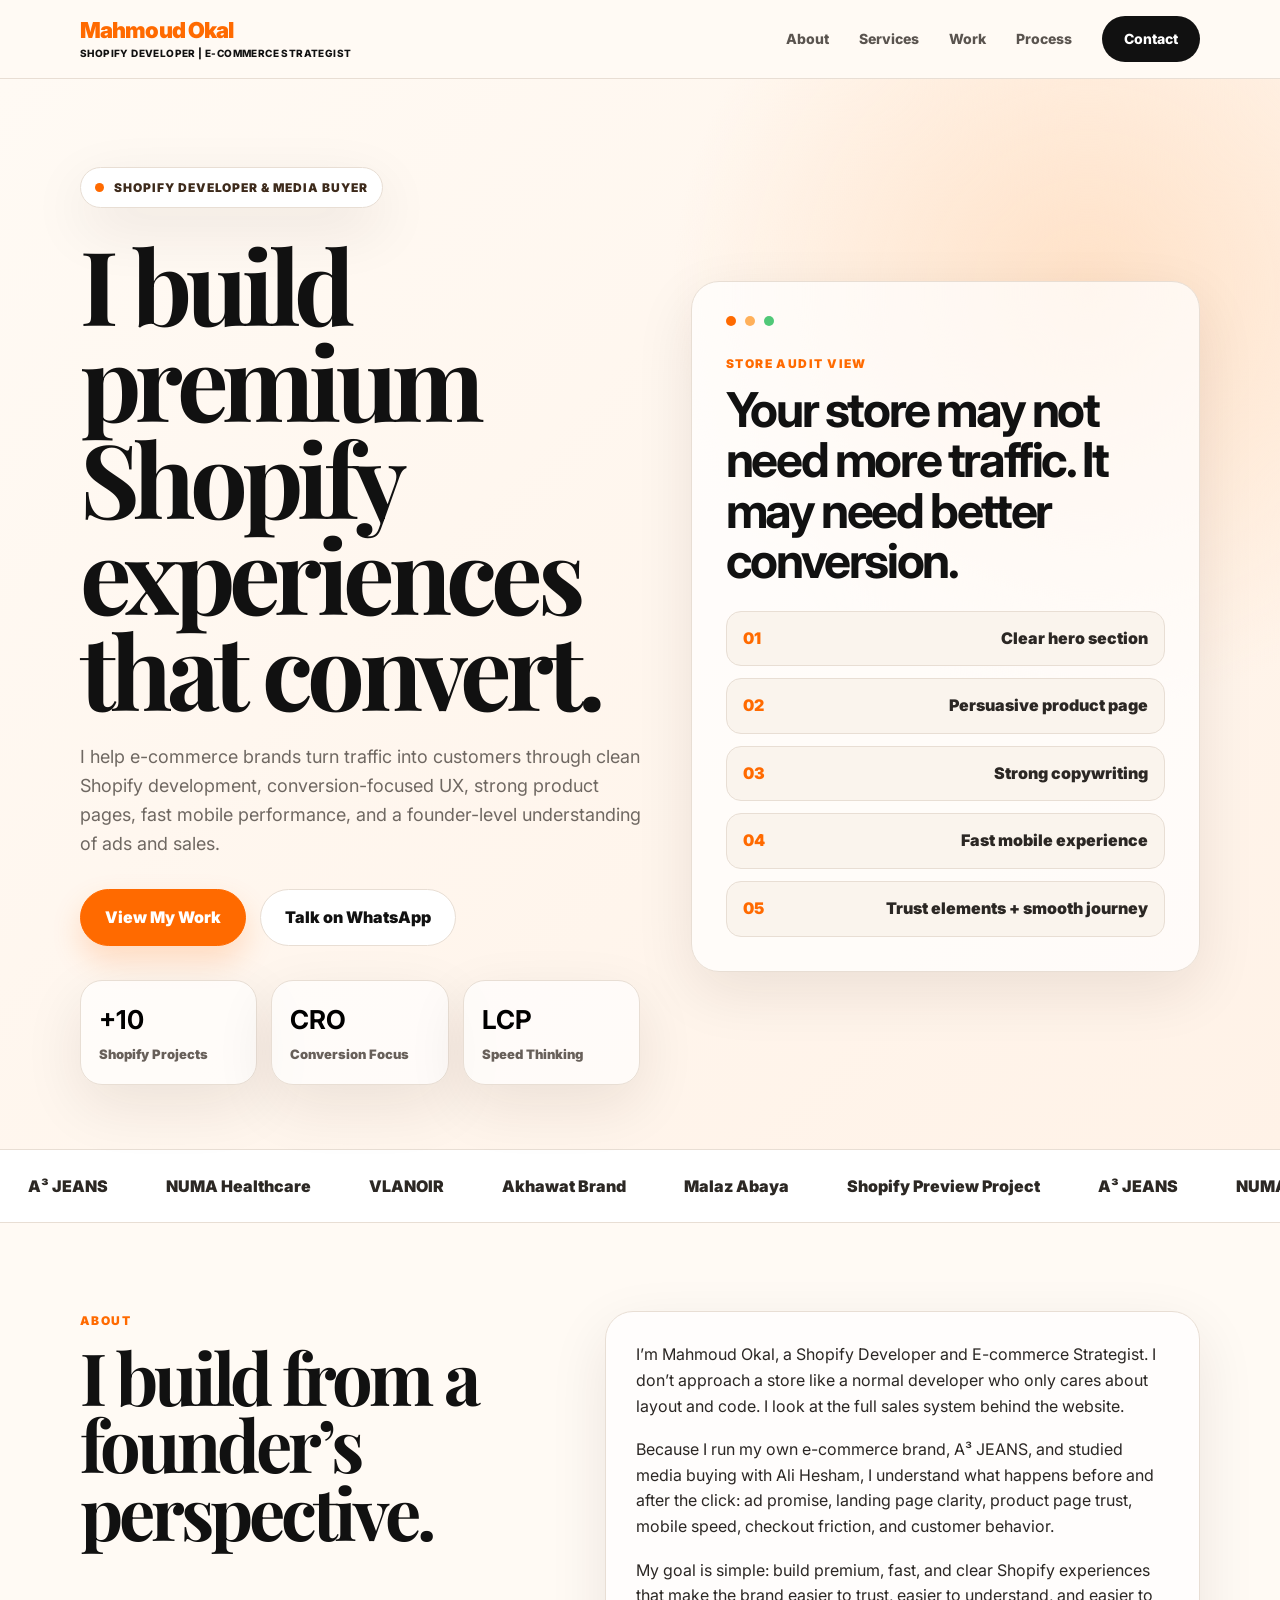
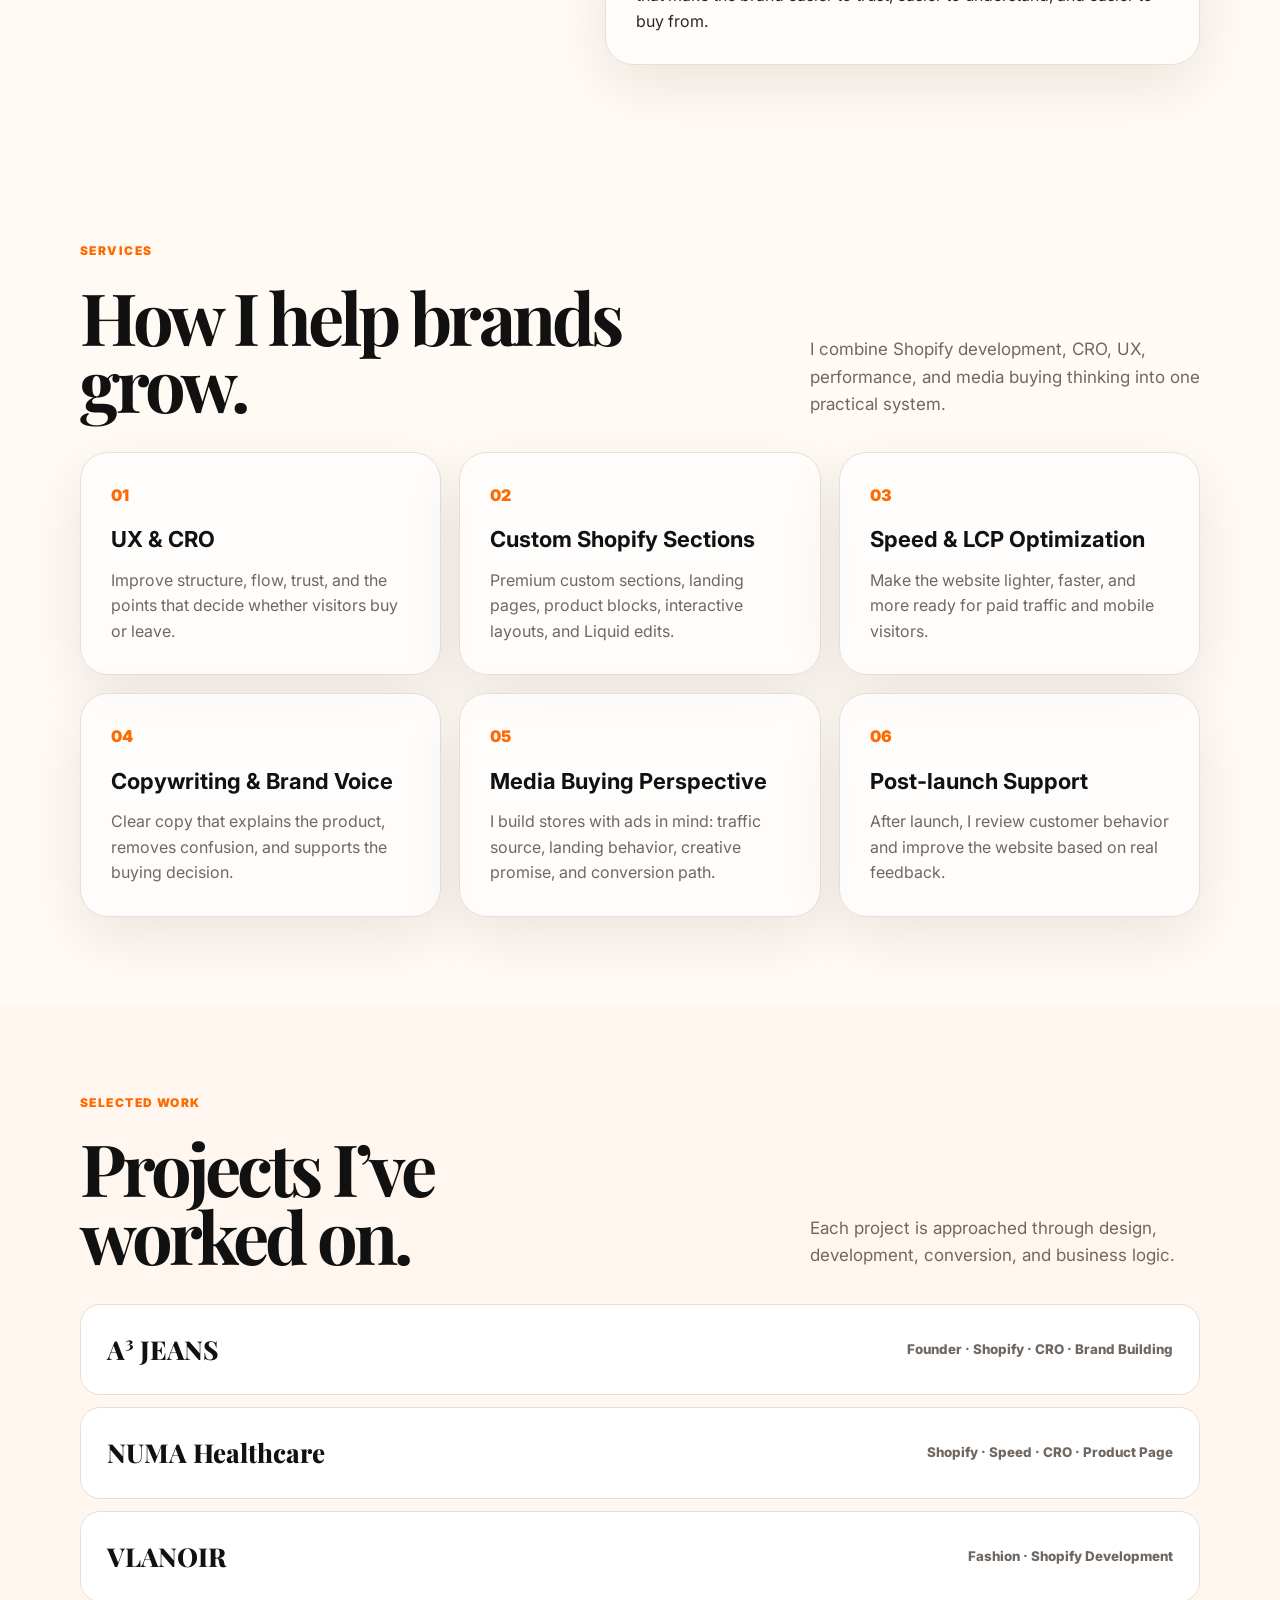
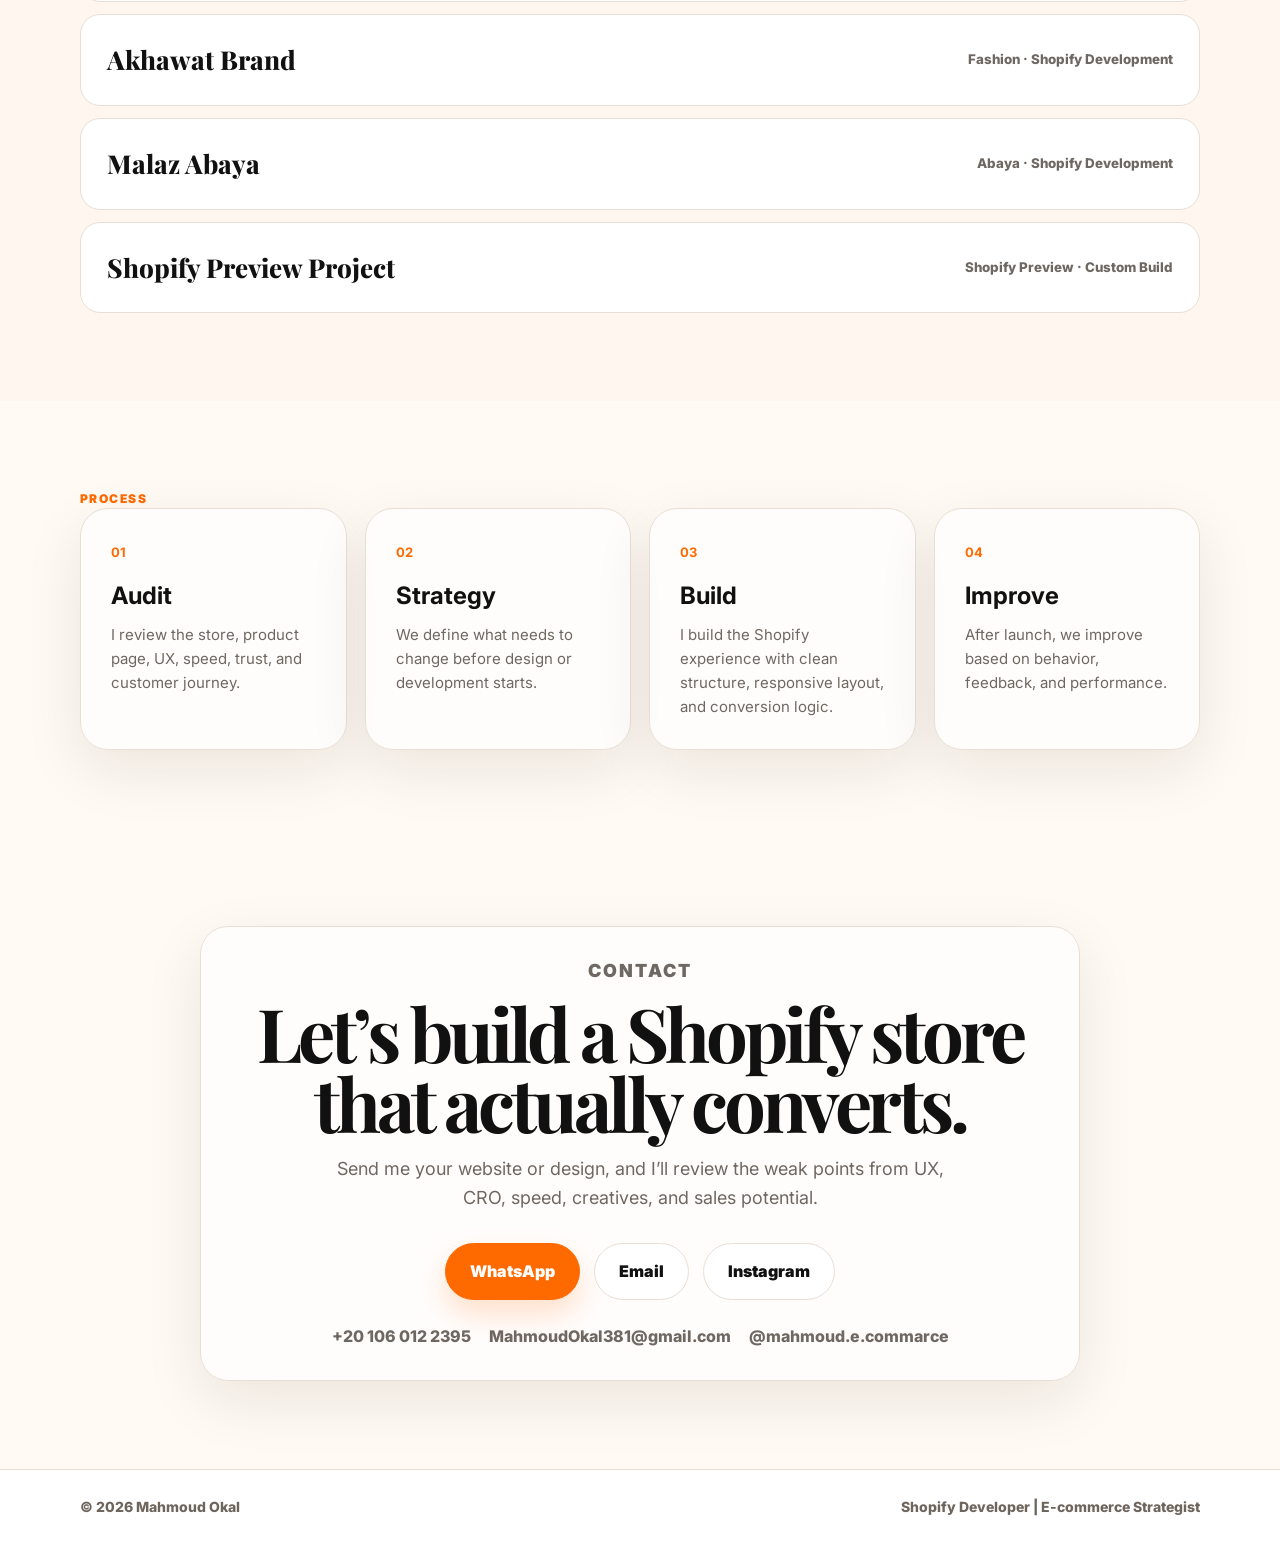
==== index.html @ b9acfd22 "Add files via upload" ====
<!DOCTYPE html>
<html lang="en">
<head>
  <meta charset="UTF-8" />
  <meta name="viewport" content="width=device-width, initial-scale=1.0" />
  <title>Mahmoud Okal Portfolio</title>
  <meta name="description" content="Mahmoud Okal — Shopify Developer and E-commerce Strategist. Shopify development, CRO, UX, LCP optimization, media buying, and e-commerce brand building." />
  <link rel="preconnect" href="https://fonts.googleapis.com">
  <link rel="preconnect" href="https://fonts.gstatic.com" crossorigin>
  <link href="https://fonts.googleapis.com/css2?family=Inter:wght@400;500;600;700;800;900&family=Playfair+Display:wght@700;800&display=swap" rel="stylesheet">
  <link rel="stylesheet" href="style.css" />
</head>
<body>
  <header class="site-header">
    <div class="container nav-wrap">
      <a href="#home" class="brand" aria-label="Mahmoud Okal Home">
        <span class="brand-name">Mahmoud Okal</span>
        <span class="brand-role">Shopify Developer | E-commerce Strategist</span>
      </a>

      <nav class="nav-links" aria-label="Main navigation">
        <a href="#about">About</a>
        <a href="#services">Services</a>
        <a href="#work">Work</a>
        <a href="#process">Process</a>
        <a href="#contact" class="nav-cta">Contact</a>
      </nav>
    </div>
  </header>

  <main>
    <section class="hero" id="home">
      <div class="container hero-grid">
        <div class="hero-copy reveal">
          <div class="eyebrow"><span></span> Shopify Developer & Media Buyer</div>
          <h1>I build premium Shopify experiences that convert.</h1>
          <p>
            I help e-commerce brands turn traffic into customers through clean Shopify development, conversion-focused UX, strong product pages, fast mobile performance, and a founder-level understanding of ads and sales.
          </p>
          <div class="hero-actions">
            <a class="btn primary" href="#work">View My Work</a>
            <a class="btn secondary" href="https://wa.me/201060122395" target="_blank" rel="noopener">Talk on WhatsApp</a>
          </div>
          <div class="stats">
            <div><strong>+10</strong><span>Shopify Projects</span></div>
            <div><strong>CRO</strong><span>Conversion Focus</span></div>
            <div><strong>LCP</strong><span>Speed Thinking</span></div>
          </div>
        </div>

        <div class="audit-card reveal" aria-label="Store audit card">
          <div class="window-dots"><span></span><span></span><span></span></div>
          <p class="card-label">Store Audit View</p>
          <h2>Your store may not need more traffic. It may need better conversion.</h2>
          <ul>
            <li><span>01</span> Clear hero section</li>
            <li><span>02</span> Persuasive product page</li>
            <li><span>03</span> Strong copywriting</li>
            <li><span>04</span> Fast mobile experience</li>
            <li><span>05</span> Trust elements + smooth journey</li>
          </ul>
        </div>
      </div>
    </section>

    <section class="brand-strip" aria-label="Brands">
      <div class="strip-track">
        <span>A³ JEANS</span>
        <span>NUMA Healthcare</span>
        <span>VLANOIR</span>
        <span>Akhawat Brand</span>
        <span>Malaz Abaya</span>
        <span>Shopify Preview Project</span>
        <span>A³ JEANS</span>
        <span>NUMA Healthcare</span>
        <span>VLANOIR</span>
        <span>Akhawat Brand</span>
        <span>Malaz Abaya</span>
        <span>Shopify Preview Project</span>
      </div>
    </section>

    <section class="section about" id="about">
      <div class="container two-col">
        <div class="reveal">
          <p class="section-kicker">About</p>
          <h2>I build from a founder’s perspective.</h2>
        </div>
        <div class="glass-card reveal">
          <p>
            I’m Mahmoud Okal, a Shopify Developer and E-commerce Strategist. I don’t approach a store like a normal developer who only cares about layout and code. I look at the full sales system behind the website.
          </p>
          <p>
            Because I run my own e-commerce brand, A³ JEANS, and studied media buying with Ali Hesham, I understand what happens before and after the click: ad promise, landing page clarity, product page trust, mobile speed, checkout friction, and customer behavior.
          </p>
          <p>
            My goal is simple: build premium, fast, and clear Shopify experiences that make the brand easier to trust, easier to understand, and easier to buy from.
          </p>
        </div>
      </div>
    </section>

    <section class="section" id="services">
      <div class="container">
        <p class="section-kicker reveal">Services</p>
        <div class="section-head reveal">
          <h2>How I help brands grow.</h2>
          <p>I combine Shopify development, CRO, UX, performance, and media buying thinking into one practical system.</p>
        </div>
        <div class="service-grid">
          <article class="reveal"><span>01</span><h3>UX & CRO</h3><p>Improve structure, flow, trust, and the points that decide whether visitors buy or leave.</p></article>
          <article class="reveal"><span>02</span><h3>Custom Shopify Sections</h3><p>Premium custom sections, landing pages, product blocks, interactive layouts, and Liquid edits.</p></article>
          <article class="reveal"><span>03</span><h3>Speed & LCP Optimization</h3><p>Make the website lighter, faster, and more ready for paid traffic and mobile visitors.</p></article>
          <article class="reveal"><span>04</span><h3>Copywriting & Brand Voice</h3><p>Clear copy that explains the product, removes confusion, and supports the buying decision.</p></article>
          <article class="reveal"><span>05</span><h3>Media Buying Perspective</h3><p>I build stores with ads in mind: traffic source, landing behavior, creative promise, and conversion path.</p></article>
          <article class="reveal"><span>06</span><h3>Post-launch Support</h3><p>After launch, I review customer behavior and improve the website based on real feedback.</p></article>
        </div>
      </div>
    </section>

    <section class="section work" id="work">
      <div class="container">
        <p class="section-kicker reveal">Selected Work</p>
        <div class="section-head reveal">
          <h2>Projects I’ve worked on.</h2>
          <p>Each project is approached through design, development, conversion, and business logic.</p>
        </div>
        <div class="work-list">
          <a href="https://a3jeans.com" target="_blank" rel="noopener"><span>A³ JEANS</span><small>Founder · Shopify · CRO · Brand Building</small></a>
          <a href="https://numahealthcare.com" target="_blank" rel="noopener"><span>NUMA Healthcare</span><small>Shopify · Speed · CRO · Product Page</small></a>
          <a href="https://vlanoir.myshopify.com" target="_blank" rel="noopener"><span>VLANOIR</span><small>Fashion · Shopify Development</small></a>
          <a href="https://akhawatbrand.myshopify.com" target="_blank" rel="noopener"><span>Akhawat Brand</span><small>Fashion · Shopify Development</small></a>
          <a href="https://malazabaya.myshopify.com" target="_blank" rel="noopener"><span>Malaz Abaya</span><small>Abaya · Shopify Development</small></a>
          <a href="https://5uvdujezwcuw3o0g-66254372982.shopifypreview.com" target="_blank" rel="noopener"><span>Shopify Preview Project</span><small>Shopify Preview · Custom Build</small></a>
        </div>
      </div>
    </section>

    <section class="section process" id="process">
      <div class="container">
        <p class="section-kicker reveal">Process</p>
        <div class="process-grid">
          <div class="reveal"><strong>01</strong><h3>Audit</h3><p>I review the store, product page, UX, speed, trust, and customer journey.</p></div>
          <div class="reveal"><strong>02</strong><h3>Strategy</h3><p>We define what needs to change before design or development starts.</p></div>
          <div class="reveal"><strong>03</strong><h3>Build</h3><p>I build the Shopify experience with clean structure, responsive layout, and conversion logic.</p></div>
          <div class="reveal"><strong>04</strong><h3>Improve</h3><p>After launch, we improve based on behavior, feedback, and performance.</p></div>
        </div>
      </div>
    </section>

    <section class="section contact" id="contact">
      <div class="container contact-card reveal">
        <p class="section-kicker">Contact</p>
        <h2>Let’s build a Shopify store that actually converts.</h2>
        <p>Send me your website or design, and I’ll review the weak points from UX, CRO, speed, creatives, and sales potential.</p>
        <div class="contact-actions">
          <a class="btn primary" href="https://wa.me/201060122395" target="_blank" rel="noopener">WhatsApp</a>
          <a class="btn secondary" href="mailto:MahmoudOkal381@gmail.com">Email</a>
          <a class="btn secondary" href="https://www.instagram.com/mahmoud.e.commarce" target="_blank" rel="noopener">Instagram</a>
        </div>
        <div class="contact-info">
          <span>+20 106 012 2395</span>
          <span>MahmoudOkal381@gmail.com</span>
          <span>@mahmoud.e.commarce</span>
        </div>
      </div>
    </section>
  </main>

  <footer>
    <div class="container footer-inner">
      <span>© <span id="year"></span> Mahmoud Okal</span>
      <span>Shopify Developer | E-commerce Strategist</span>
    </div>
  </footer>

  <script src="script.js"></script>
</body>
</html>
---- style.css ----
:root{
  --orange:#ff6a00;
  --orange-soft:#fff0e4;
  --black:#111111;
  --text:#2b2724;
  --muted:#6f6862;
  --line:#e8ded4;
  --cloud:#fffaf4;
  --white:#ffffff;
  --shadow:0 20px 60px rgba(41,25,10,.09);
}
*{box-sizing:border-box;margin:0;padding:0}
html{scroll-behavior:smooth}
body{font-family:Inter,system-ui,-apple-system,Segoe UI,sans-serif;background:var(--cloud);color:var(--text);line-height:1.6;overflow-x:hidden}
a{color:inherit;text-decoration:none}.container{width:min(1120px,calc(100% - 40px));margin:auto}
.site-header{position:sticky;top:0;z-index:50;background:rgba(255,250,244,.94);backdrop-filter:blur(14px);border-bottom:1px solid var(--line)}
.nav-wrap{height:78px;display:flex;align-items:center;justify-content:space-between;gap:22px}
.brand{display:flex;flex-direction:column;line-height:1.05;min-width:220px;flex-shrink:0}.brand-name{font-size:22px;font-weight:900;color:var(--orange);letter-spacing:-.04em}.brand-role{font-size:10px;font-weight:800;color:var(--black);letter-spacing:.04em;text-transform:uppercase;margin-top:6px;white-space:nowrap}
.nav-links{display:flex;align-items:center;gap:30px;font-size:14px;font-weight:800;color:#5a544f;white-space:nowrap}.nav-links a:hover{color:var(--orange)}.nav-cta{background:var(--black);color:#fff!important;padding:12px 22px;border-radius:999px}
.hero{padding:88px 0 64px;background:radial-gradient(circle at 85% 20%,#ffe1c7 0,transparent 30%),linear-gradient(135deg,#fffaf4,#fff2e7)}.hero-grid{display:grid;grid-template-columns:1.05fr .95fr;gap:48px;align-items:center}.eyebrow{display:inline-flex;align-items:center;gap:10px;background:#fff;border:1px solid var(--line);border-radius:999px;padding:10px 14px;color:#3d2a1b;text-transform:uppercase;font-size:12px;font-weight:900;letter-spacing:.08em;box-shadow:var(--shadow)}.eyebrow span{width:9px;height:9px;background:var(--orange);border-radius:50%;display:block}
h1,.section h2{font-family:"Playfair Display",Georgia,serif;color:var(--black);letter-spacing:-.055em;line-height:.94}h1{font-size:clamp(54px,8vw,104px);margin:28px 0 26px;max-width:650px}.hero-copy p{font-size:18px;color:var(--muted);max-width:640px}.hero-actions,.contact-actions{display:flex;gap:14px;flex-wrap:wrap;margin-top:30px}.btn{display:inline-flex;align-items:center;justify-content:center;border-radius:999px;padding:15px 24px;font-weight:900;border:1px solid var(--line)}.btn.primary{background:var(--orange);color:#fff;border-color:var(--orange);box-shadow:0 14px 30px rgba(255,106,0,.2)}.btn.secondary{background:#fff;color:var(--black)}.stats{display:grid;grid-template-columns:repeat(3,1fr);gap:14px;margin-top:34px;max-width:560px}.stats div{background:rgba(255,255,255,.68);border:1px solid var(--line);border-radius:22px;padding:18px;box-shadow:var(--shadow)}.stats strong{display:block;font-size:26px;color:#000}.stats span{font-size:13px;font-weight:900;color:#68605a}.audit-card{background:rgba(255,255,255,.72);border:1px solid var(--line);border-radius:28px;padding:34px;box-shadow:var(--shadow)}.window-dots{display:flex;gap:9px;margin-bottom:28px}.window-dots span{width:10px;height:10px;border-radius:50%;background:var(--orange)}.window-dots span:nth-child(2){background:#ffb05a}.window-dots span:nth-child(3){background:#50c878}.card-label,.section-kicker{text-transform:uppercase;color:var(--orange);font-weight:900;letter-spacing:.12em;font-size:12px}.audit-card h2{font-size:clamp(30px,4vw,48px);line-height:1.05;letter-spacing:-.05em;margin:12px 0 24px;color:#111}.audit-card ul{list-style:none;display:grid;gap:12px}.audit-card li{background:#faf4ed;border:1px solid var(--line);border-radius:15px;padding:14px 16px;font-weight:900;display:flex;justify-content:space-between;gap:20px}.audit-card li span{color:var(--orange)}
.brand-strip{border-top:1px solid var(--line);border-bottom:1px solid var(--line);background:#fff;overflow:hidden}.strip-track{display:flex;align-items:center;gap:58px;width:max-content;min-height:72px;padding:0 28px;font-weight:900;color:#2c2824;white-space:nowrap;animation:marquee 26s linear infinite}.strip-track:hover{animation-play-state:paused}@keyframes marquee{from{transform:translateX(0)}to{transform:translateX(-50%)}}
.section{padding:88px 0}.two-col{display:grid;grid-template-columns:.9fr 1.1fr;gap:38px;align-items:start}.section h2{font-size:clamp(42px,6vw,72px);margin-top:12px}.glass-card,.service-grid article,.process-grid div,.contact-card{background:rgba(255,255,255,.72);border:1px solid var(--line);border-radius:28px;padding:30px;box-shadow:var(--shadow)}.glass-card p+p{margin-top:18px}.section-head{display:flex;justify-content:space-between;gap:34px;align-items:end;margin:10px 0 34px}.section-head h2{max-width:560px}.section-head p{max-width:390px;color:var(--muted);font-size:17px}.service-grid{display:grid;grid-template-columns:repeat(3,1fr);gap:18px}.service-grid article span{color:var(--orange);font-weight:900}.service-grid h3{font-size:22px;margin:14px 0 10px;color:#111}.service-grid p{color:var(--muted)}.work{background:#fff7ef}.work-list{display:grid;gap:12px}.work-list a{display:flex;justify-content:space-between;gap:22px;align-items:center;padding:24px 26px;background:#fff;border:1px solid var(--line);border-radius:20px;transition:.2s}.work-list a:hover{transform:translateY(-2px);border-color:var(--orange)}.work-list span{font-size:26px;font-family:"Playfair Display",Georgia,serif;font-weight:800;color:#111}.work-list small{color:var(--muted);font-weight:800;text-align:right}.process-grid{display:grid;grid-template-columns:repeat(4,1fr);gap:18px}.process-grid strong{color:var(--orange);font-size:13px}.process-grid h3{font-size:24px;color:#111;margin:12px 0 8px}.process-grid p{color:var(--muted);font-size:15px}.contact{text-align:center}.contact-card{max-width:880px;margin:auto}.contact-card h2{font-size:clamp(42px,6vw,74px);margin:12px 0 18px}.contact-card>p{color:var(--muted);max-width:650px;margin:auto;font-size:18px}.contact-actions{justify-content:center}.contact-info{display:flex;justify-content:center;gap:18px;flex-wrap:wrap;margin-top:24px;color:var(--muted);font-weight:800}footer{border-top:1px solid var(--line);background:#fff;padding:26px 0}.footer-inner{display:flex;justify-content:space-between;gap:20px;color:#6e655d;font-weight:800;font-size:14px}.reveal{opacity:0;transform:translateY(14px);transition:.55s ease}.reveal.show{opacity:1;transform:none}
@media(max-width:900px){.container{width:min(100% - 28px,1120px)}.nav-wrap{height:auto;min-height:86px;padding:12px 0;display:block}.brand{margin-bottom:12px}.brand-name{font-size:25px}.brand-role{font-size:10px}.nav-links{display:flex;gap:18px;overflow-x:auto;overflow-y:hidden;padding:4px 0 12px;-webkit-overflow-scrolling:touch;scrollbar-width:none}.nav-links::-webkit-scrollbar{display:none}.nav-links a{flex:0 0 auto}.nav-cta{padding:10px 18px}.hero{padding:46px 0 54px}.hero-grid,.two-col{grid-template-columns:1fr}.audit-card{padding:24px}.stats{grid-template-columns:1fr}.section{padding:70px 0}.section-head{display:block}.section-head h2{max-width:100%;font-size:44px}.service-grid,.process-grid{grid-template-columns:1fr}.work-list a{display:block}.work-list small{display:block;text-align:left;margin-top:8px}.footer-inner{display:block}.strip-track{animation:marquee 16s linear infinite;gap:38px;min-height:64px}h1{font-size:56px}.section h2{font-size:46px}.hero-actions .btn{flex:1;min-width:0;padding:14px 14px}.audit-card{display:none}}
@media(max-width:420px){h1{font-size:50px}.section h2{font-size:41px}.brand-role{max-width:290px}.hero-copy p{font-size:17px}.stats strong{font-size:28px}}
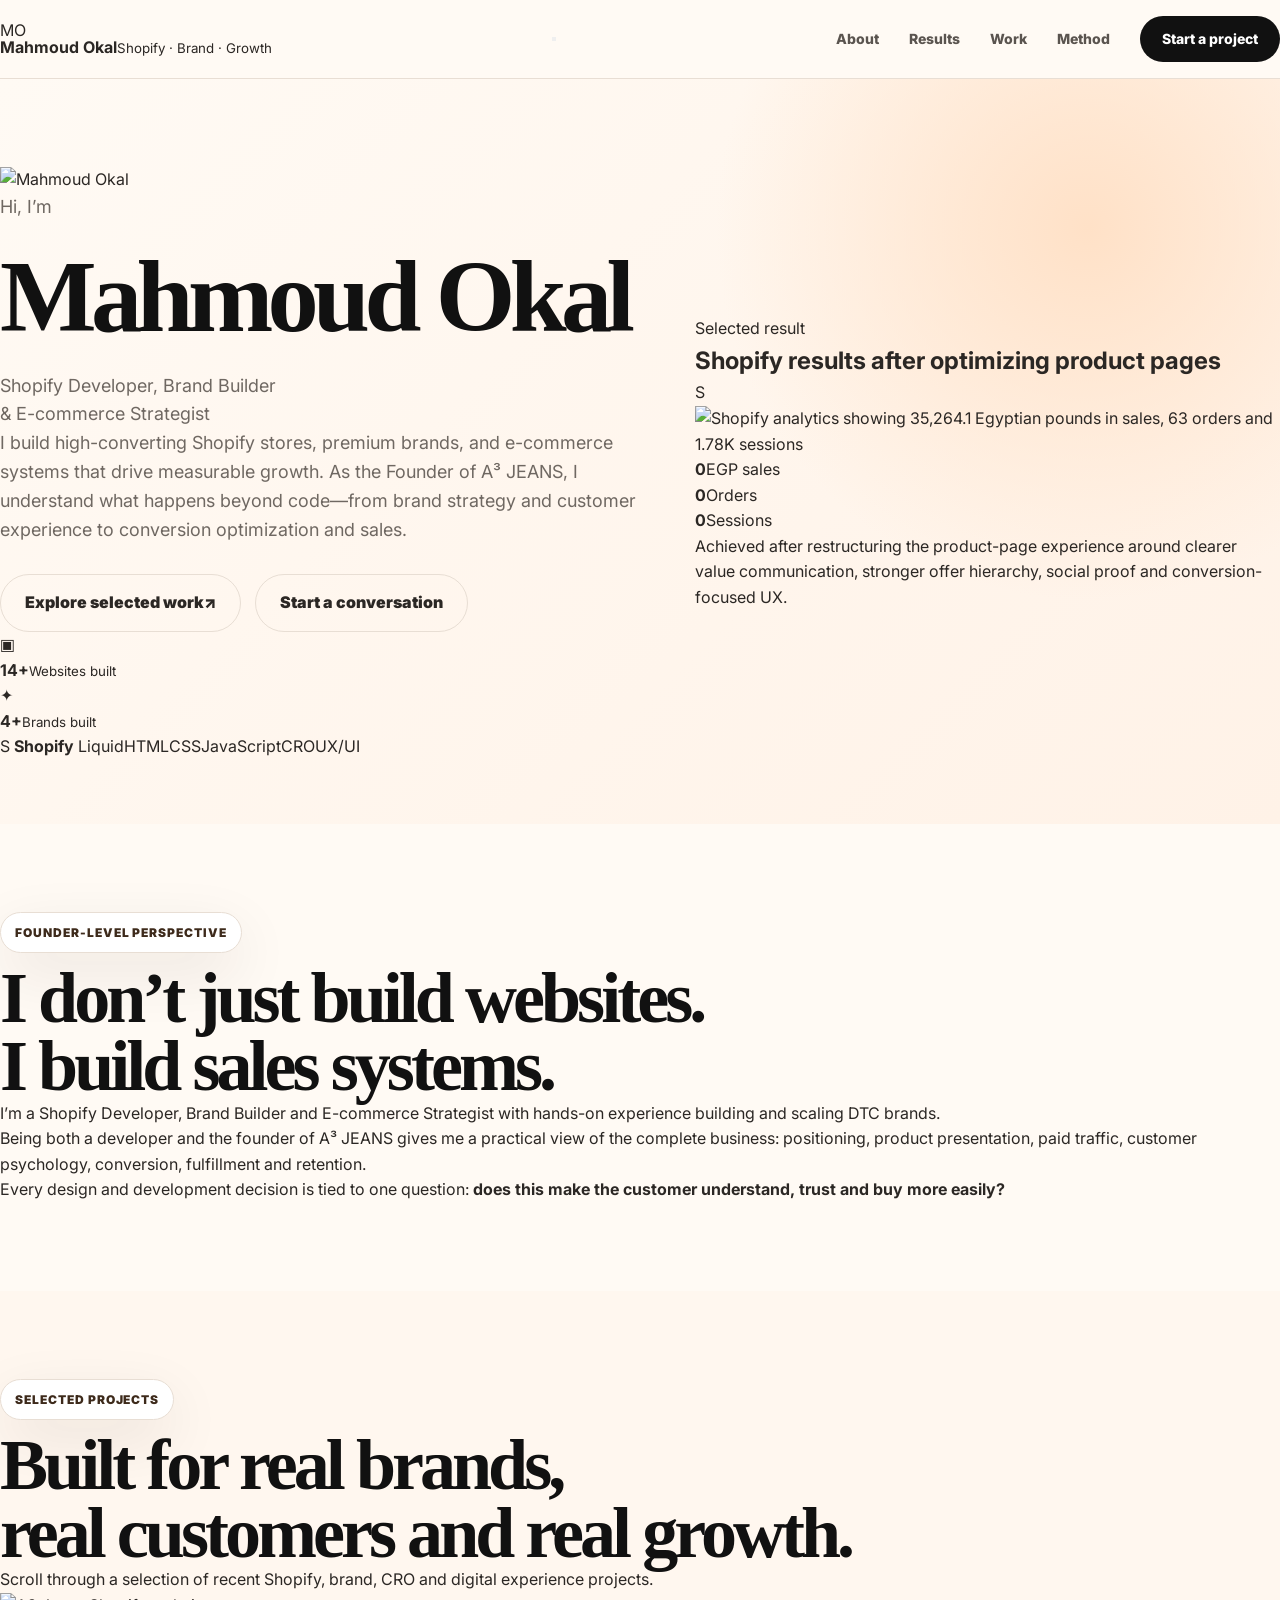
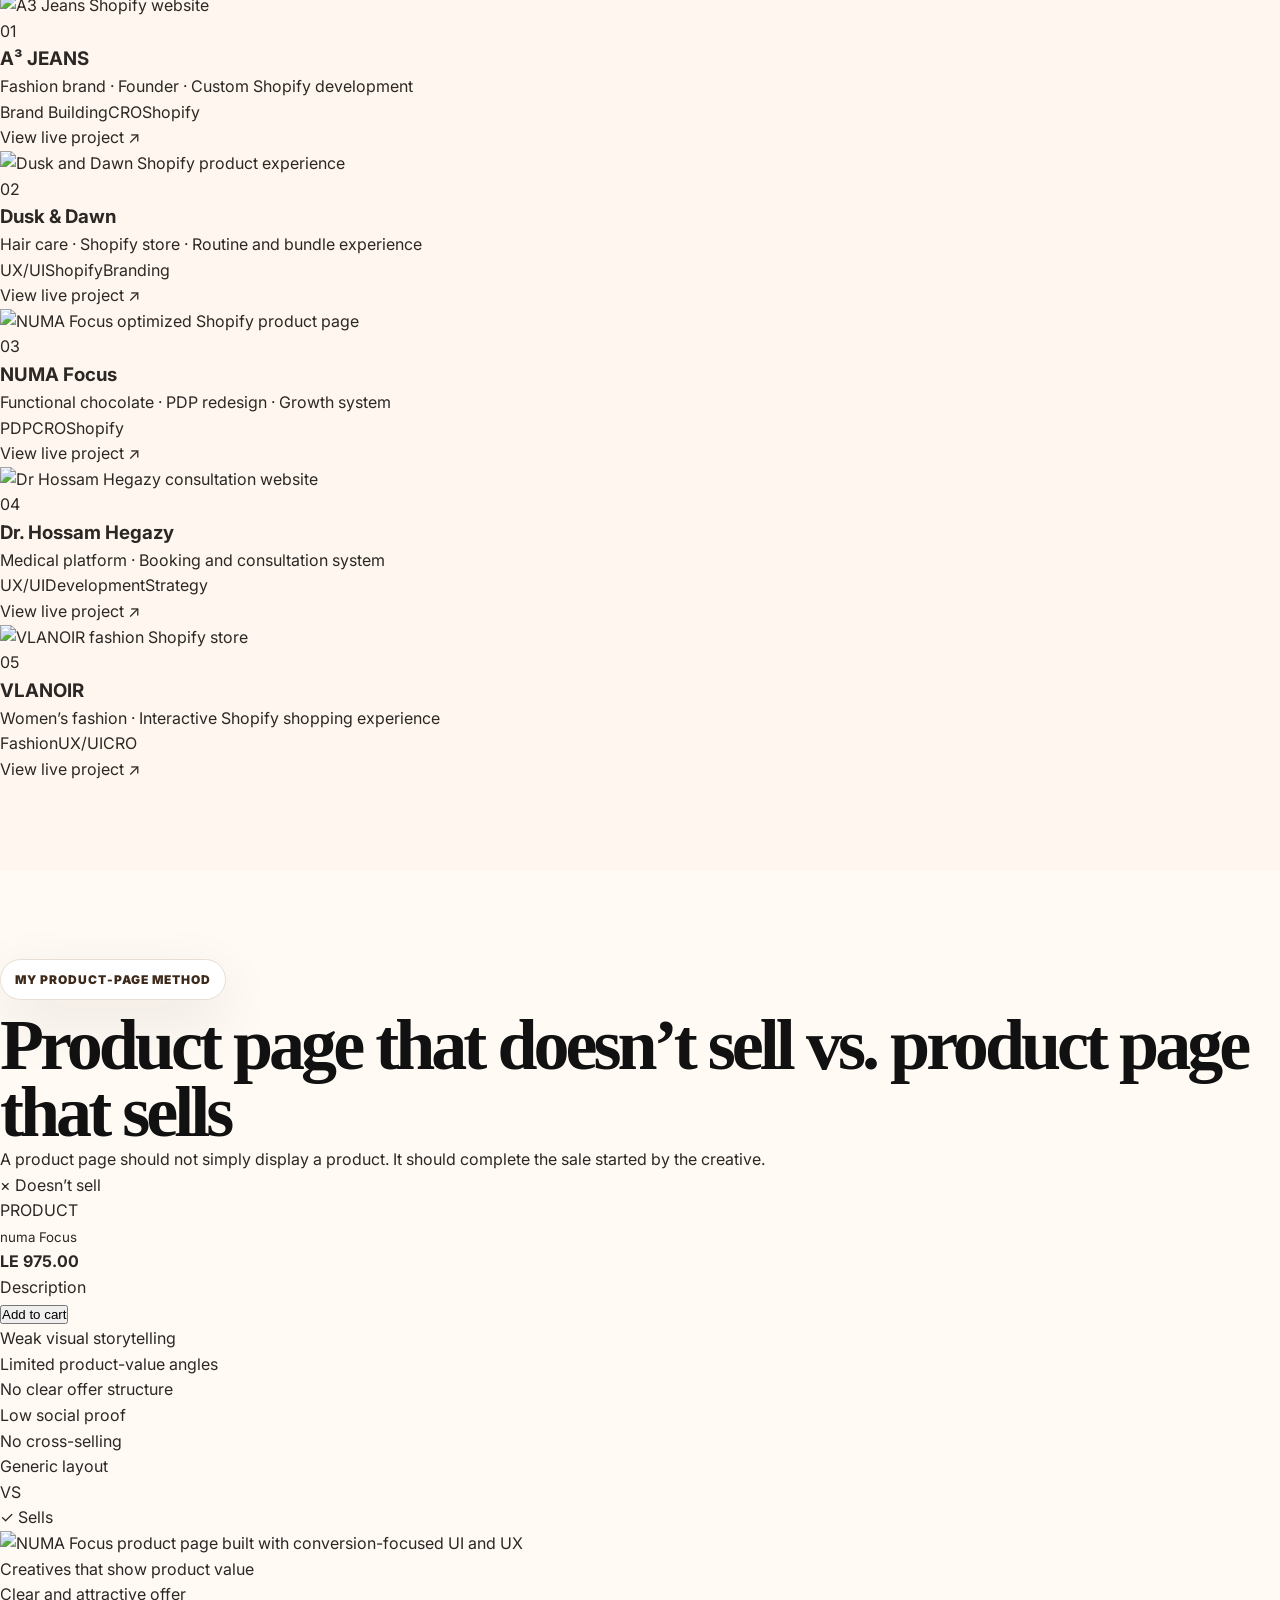
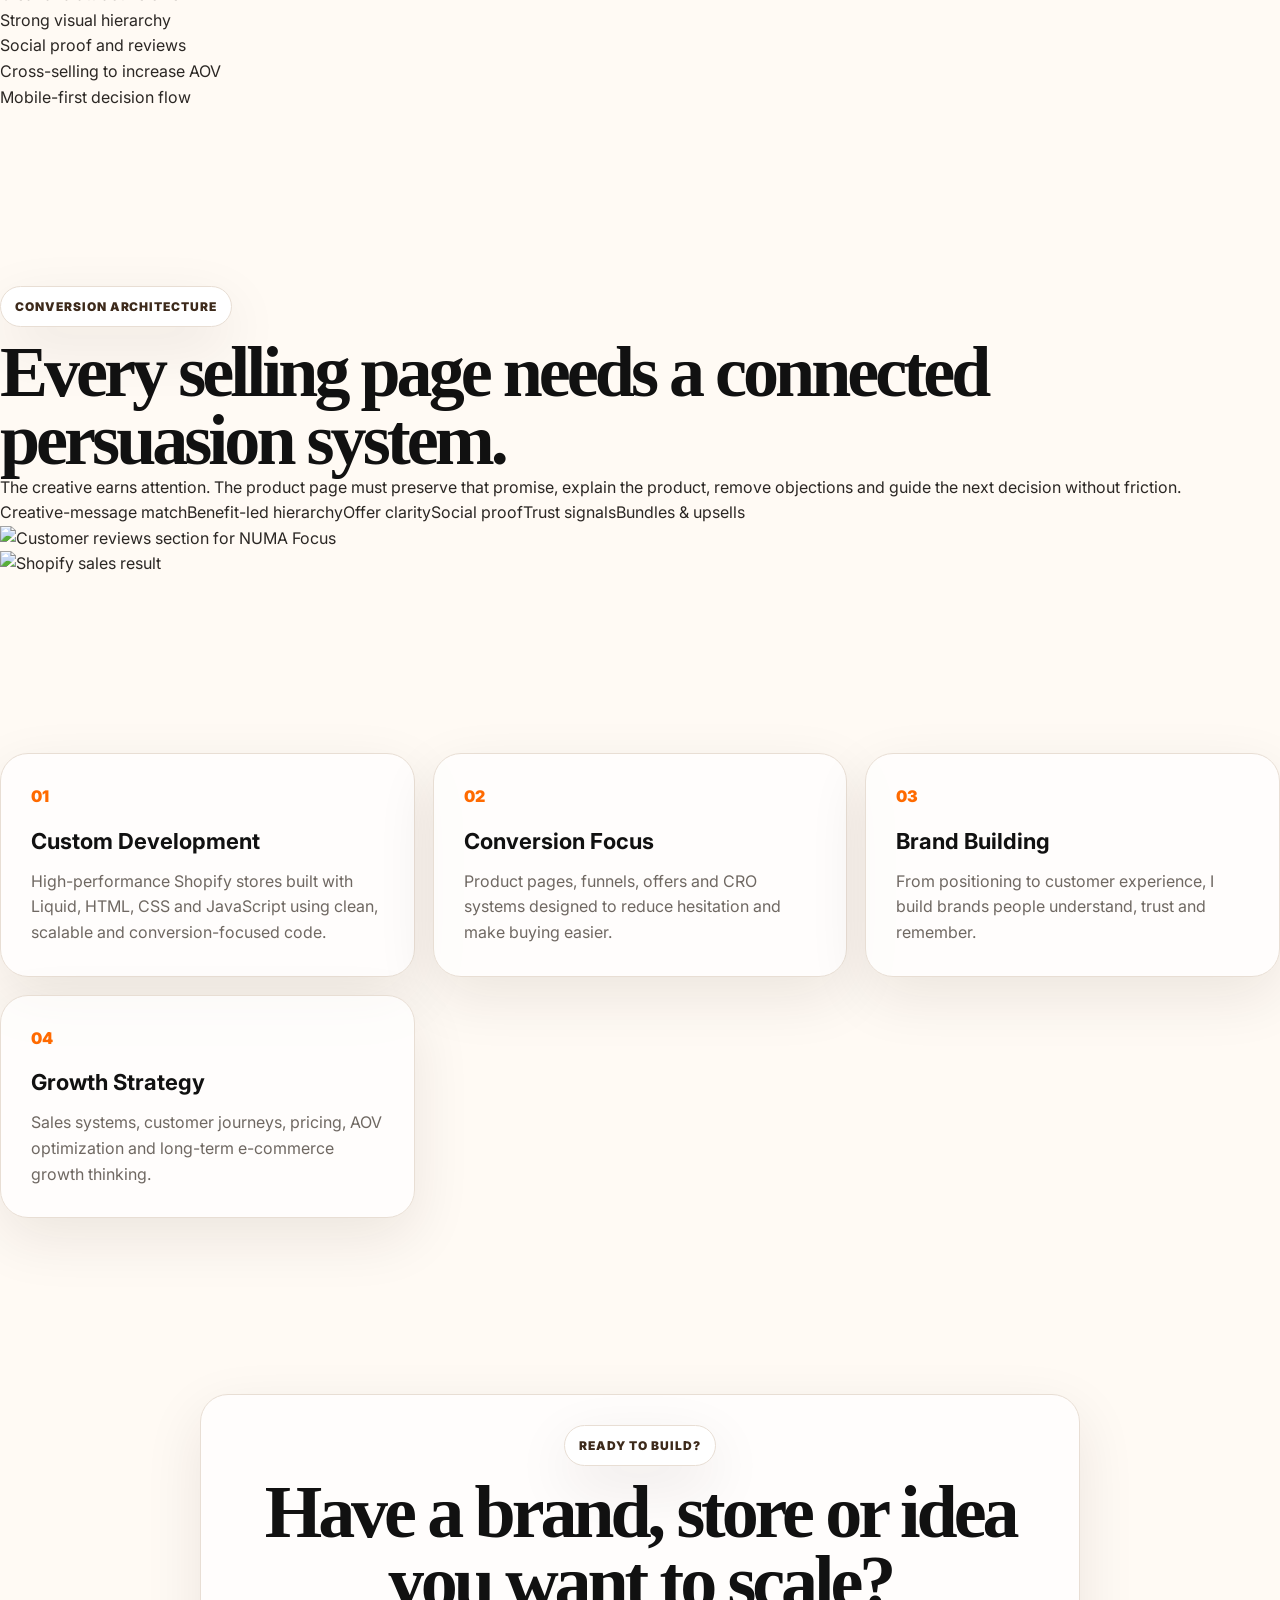
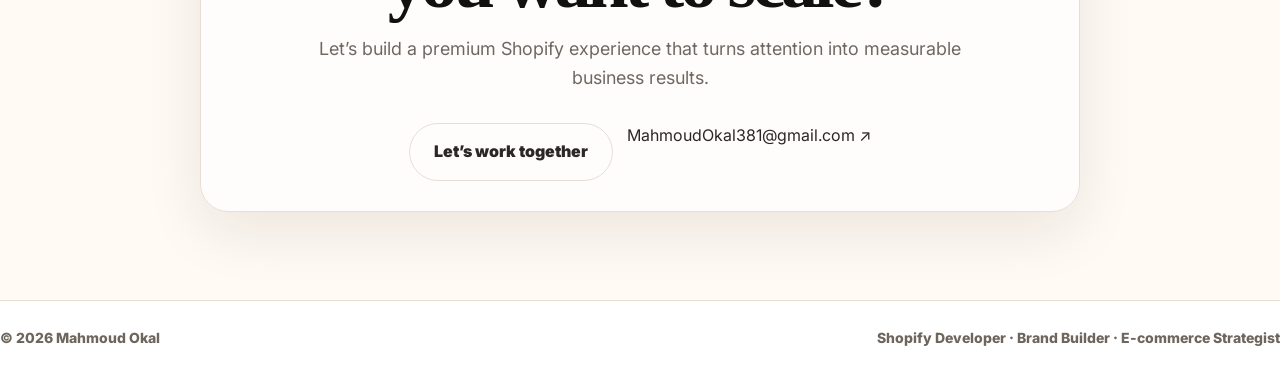
==== commit d42d4ca0: "Rename index(2).html to index.html" ====
--- a/index.html
+++ b/index.html
@@ -3,175 +3,220 @@
 <head>
   <meta charset="UTF-8" />
   <meta name="viewport" content="width=device-width, initial-scale=1.0" />
-  <title>Mahmoud Okal Portfolio</title>
-  <meta name="description" content="Mahmoud Okal — Shopify Developer and E-commerce Strategist. Shopify development, CRO, UX, LCP optimization, media buying, and e-commerce brand building." />
-  <link rel="preconnect" href="https://fonts.googleapis.com">
-  <link rel="preconnect" href="https://fonts.gstatic.com" crossorigin>
-  <link href="https://fonts.googleapis.com/css2?family=Inter:wght@400;500;600;700;800;900&family=Playfair+Display:wght@700;800&display=swap" rel="stylesheet">
+  <meta name="theme-color" content="#070b16" />
+  <title>Mahmoud Okal — Shopify Developer, Brand Builder & E-commerce Strategist</title>
+  <meta name="description" content="Mahmoud Okal builds high-converting Shopify stores, premium DTC brands, product pages and e-commerce sales systems." />
+  <link rel="preconnect" href="https://fonts.googleapis.com" />
+  <link rel="preconnect" href="https://fonts.gstatic.com" crossorigin />
+  <link href="https://fonts.googleapis.com/css2?family=Inter:wght@400;500;600;700;800;900&display=swap" rel="stylesheet" />
   <link rel="stylesheet" href="style.css" />
 </head>
 <body>
+  <div class="cursor-glow" aria-hidden="true"></div>
+
   <header class="site-header">
-    <div class="container nav-wrap">
-      <a href="#home" class="brand" aria-label="Mahmoud Okal Home">
-        <span class="brand-name">Mahmoud Okal</span>
-        <span class="brand-role">Shopify Developer | E-commerce Strategist</span>
+    <div class="shell nav-wrap">
+      <a href="#home" class="brand" aria-label="Mahmoud Okal home">
+        <span class="brand-mark">MO</span>
+        <span class="brand-copy"><strong>Mahmoud Okal</strong><small>Shopify · Brand · Growth</small></span>
       </a>
-
+      <button class="menu-toggle" type="button" aria-label="Toggle navigation" aria-expanded="false">
+        <span></span><span></span>
+      </button>
       <nav class="nav-links" aria-label="Main navigation">
         <a href="#about">About</a>
-        <a href="#services">Services</a>
+        <a href="#results">Results</a>
         <a href="#work">Work</a>
-        <a href="#process">Process</a>
-        <a href="#contact" class="nav-cta">Contact</a>
+        <a href="#method">Method</a>
+        <a href="#contact" class="nav-cta">Start a project</a>
       </nav>
     </div>
   </header>
 
   <main>
     <section class="hero" id="home">
-      <div class="container hero-grid">
+      <div class="hero-orb hero-orb-one"></div>
+      <div class="hero-orb hero-orb-two"></div>
+      <div class="shell hero-grid">
         <div class="hero-copy reveal">
-          <div class="eyebrow"><span></span> Shopify Developer & Media Buyer</div>
-          <h1>I build premium Shopify experiences that convert.</h1>
-          <p>
-            I help e-commerce brands turn traffic into customers through clean Shopify development, conversion-focused UX, strong product pages, fast mobile performance, and a founder-level understanding of ads and sales.
+          <div class="identity-row">
+            <div class="portrait-ring">
+              <img src="assets/mahmoud-okal.jpeg" alt="Mahmoud Okal" />
+              <span class="availability-dot" aria-hidden="true"></span>
+            </div>
+            <div>
+              <p class="hello">Hi, I’m</p>
+              <h1>Mahmoud <span>Okal</span></h1>
+              <p class="role">Shopify Developer, Brand Builder<br />& E-commerce Strategist</p>
+            </div>
+          </div>
+
+          <p class="hero-intro">
+            I build high-converting Shopify stores, premium brands, and e-commerce systems that drive measurable growth. As the Founder of A³ JEANS, I understand what happens beyond code—from brand strategy and customer experience to conversion optimization and sales.
           </p>
+
           <div class="hero-actions">
-            <a class="btn primary" href="#work">View My Work</a>
-            <a class="btn secondary" href="https://wa.me/201060122395" target="_blank" rel="noopener">Talk on WhatsApp</a>
-          </div>
-          <div class="stats">
-            <div><strong>+10</strong><span>Shopify Projects</span></div>
-            <div><strong>CRO</strong><span>Conversion Focus</span></div>
-            <div><strong>LCP</strong><span>Speed Thinking</span></div>
-          </div>
-        </div>
-
-        <div class="audit-card reveal" aria-label="Store audit card">
-          <div class="window-dots"><span></span><span></span><span></span></div>
-          <p class="card-label">Store Audit View</p>
-          <h2>Your store may not need more traffic. It may need better conversion.</h2>
-          <ul>
-            <li><span>01</span> Clear hero section</li>
-            <li><span>02</span> Persuasive product page</li>
-            <li><span>03</span> Strong copywriting</li>
-            <li><span>04</span> Fast mobile experience</li>
-            <li><span>05</span> Trust elements + smooth journey</li>
-          </ul>
-        </div>
-      </div>
-    </section>
-
-    <section class="brand-strip" aria-label="Brands">
-      <div class="strip-track">
-        <span>A³ JEANS</span>
-        <span>NUMA Healthcare</span>
-        <span>VLANOIR</span>
-        <span>Akhawat Brand</span>
-        <span>Malaz Abaya</span>
-        <span>Shopify Preview Project</span>
-        <span>A³ JEANS</span>
-        <span>NUMA Healthcare</span>
-        <span>VLANOIR</span>
-        <span>Akhawat Brand</span>
-        <span>Malaz Abaya</span>
-        <span>Shopify Preview Project</span>
-      </div>
-    </section>
-
-    <section class="section about" id="about">
-      <div class="container two-col">
-        <div class="reveal">
-          <p class="section-kicker">About</p>
-          <h2>I build from a founder’s perspective.</h2>
-        </div>
-        <div class="glass-card reveal">
-          <p>
-            I’m Mahmoud Okal, a Shopify Developer and E-commerce Strategist. I don’t approach a store like a normal developer who only cares about layout and code. I look at the full sales system behind the website.
-          </p>
-          <p>
-            Because I run my own e-commerce brand, A³ JEANS, and studied media buying with Ali Hesham, I understand what happens before and after the click: ad promise, landing page clarity, product page trust, mobile speed, checkout friction, and customer behavior.
-          </p>
-          <p>
-            My goal is simple: build premium, fast, and clear Shopify experiences that make the brand easier to trust, easier to understand, and easier to buy from.
-          </p>
-        </div>
-      </div>
-    </section>
-
-    <section class="section" id="services">
-      <div class="container">
-        <p class="section-kicker reveal">Services</p>
-        <div class="section-head reveal">
-          <h2>How I help brands grow.</h2>
-          <p>I combine Shopify development, CRO, UX, performance, and media buying thinking into one practical system.</p>
-        </div>
+            <a class="btn btn-primary" href="#work">Explore selected work <span>↗</span></a>
+            <a class="btn btn-secondary" href="https://wa.me/201060122395" target="_blank" rel="noopener">Start a conversation</a>
+          </div>
+
+          <div class="achievement-grid">
+            <article>
+              <span class="achievement-icon">▣</span>
+              <div><strong>14+</strong><small>Websites built</small></div>
+            </article>
+            <article>
+              <span class="achievement-icon">✦</span>
+              <div><strong>4+</strong><small>Brands built</small></div>
+            </article>
+          </div>
+
+          <div class="skill-bar" aria-label="Skills">
+            <span class="shopify-pill">S</span>
+            <strong>Shopify</strong>
+            <i></i><span>Liquid</span><i></i><span>HTML</span><i></i><span>CSS</span><i></i><span>JavaScript</span><i></i><span>CRO</span><i></i><span>UX/UI</span>
+          </div>
+        </div>
+
+        <aside class="results-card reveal" id="results" aria-label="Shopify result after product page optimization">
+          <div class="results-head">
+            <div>
+              <span class="mini-label">Selected result</span>
+              <h2>Shopify results after optimizing product pages</h2>
+            </div>
+            <span class="shopify-bag">S</span>
+          </div>
+          <div class="results-image-wrap">
+            <img src="assets/shopify-results.jpeg" alt="Shopify analytics showing 35,264.1 Egyptian pounds in sales, 63 orders and 1.78K sessions" />
+          </div>
+          <div class="result-metrics">
+            <div><strong data-count="35264">0</strong><span>EGP sales</span></div>
+            <div><strong data-count="63">0</strong><span>Orders</span></div>
+            <div><strong data-count="1780">0</strong><span>Sessions</span></div>
+          </div>
+          <p class="result-note">Achieved after restructuring the product-page experience around clearer value communication, stronger offer hierarchy, social proof and conversion-focused UX.</p>
+        </aside>
+      </div>
+    </section>
+
+    <section class="about section" id="about">
+      <div class="shell about-grid">
+        <div class="section-title reveal">
+          <p class="eyebrow">Founder-level perspective</p>
+          <h2>I don’t just build websites.<br /><span>I build sales systems.</span></h2>
+        </div>
+        <div class="about-copy reveal">
+          <p>I’m a Shopify Developer, Brand Builder and E-commerce Strategist with hands-on experience building and scaling DTC brands.</p>
+          <p>Being both a developer and the founder of A³ JEANS gives me a practical view of the complete business: positioning, product presentation, paid traffic, customer psychology, conversion, fulfillment and retention.</p>
+          <p>Every design and development decision is tied to one question: <strong>does this make the customer understand, trust and buy more easily?</strong></p>
+        </div>
+      </div>
+    </section>
+
+    <section class="work section" id="work">
+      <div class="shell">
+        <div class="section-heading reveal">
+          <div>
+            <p class="eyebrow">Selected projects</p>
+            <h2>Built for real brands,<br />real customers and real growth.</h2>
+          </div>
+          <p>Scroll through a selection of recent Shopify, brand, CRO and digital experience projects.</p>
+        </div>
+
+        <div class="project-scroller" aria-label="Selected projects">
+          <article class="project-card reveal" data-accent="#ec168c">
+            <a href="https://a3jeans.com" target="_blank" rel="noopener" class="project-media"><img src="assets/a3-jeans.jpeg" alt="A3 Jeans Shopify website" /></a>
+            <div class="project-body"><span class="project-index">01</span><h3>A³ JEANS</h3><p>Fashion brand · Founder · Custom Shopify development</p><div class="tags"><span>Brand Building</span><span>CRO</span><span>Shopify</span></div><a href="https://a3jeans.com" target="_blank" rel="noopener">View live project ↗</a></div>
+          </article>
+
+          <article class="project-card reveal" data-accent="#f31b84">
+            <a href="https://duskanddawn.com.eg" target="_blank" rel="noopener" class="project-media"><img src="assets/dusk-and-dawn.jpeg" alt="Dusk and Dawn Shopify product experience" /></a>
+            <div class="project-body"><span class="project-index">02</span><h3>Dusk & Dawn</h3><p>Hair care · Shopify store · Routine and bundle experience</p><div class="tags"><span>UX/UI</span><span>Shopify</span><span>Branding</span></div><a href="https://duskanddawn.com.eg" target="_blank" rel="noopener">View live project ↗</a></div>
+          </article>
+
+          <article class="project-card reveal" data-accent="#ef3029">
+            <a href="https://numahealthcare.com" target="_blank" rel="noopener" class="project-media"><img src="assets/numa-after.jpeg" alt="NUMA Focus optimized Shopify product page" /></a>
+            <div class="project-body"><span class="project-index">03</span><h3>NUMA Focus</h3><p>Functional chocolate · PDP redesign · Growth system</p><div class="tags"><span>PDP</span><span>CRO</span><span>Shopify</span></div><a href="https://numahealthcare.com" target="_blank" rel="noopener">View live project ↗</a></div>
+          </article>
+
+          <article class="project-card reveal" data-accent="#d8a849">
+            <a href="https://dr-hegazy-berlin.com" target="_blank" rel="noopener" class="project-media"><img src="assets/dr-hegazy.jpeg" alt="Dr Hossam Hegazy consultation website" /></a>
+            <div class="project-body"><span class="project-index">04</span><h3>Dr. Hossam Hegazy</h3><p>Medical platform · Booking and consultation system</p><div class="tags"><span>UX/UI</span><span>Development</span><span>Strategy</span></div><a href="https://dr-hegazy-berlin.com" target="_blank" rel="noopener">View live project ↗</a></div>
+          </article>
+
+          <article class="project-card reveal" data-accent="#74111c">
+            <a href="https://vlanoir.com" target="_blank" rel="noopener" class="project-media"><img src="assets/vlanoir.jpeg" alt="VLANOIR fashion Shopify store" /></a>
+            <div class="project-body"><span class="project-index">05</span><h3>VLANOIR</h3><p>Women’s fashion · Interactive Shopify shopping experience</p><div class="tags"><span>Fashion</span><span>UX/UI</span><span>CRO</span></div><a href="https://vlanoir.com" target="_blank" rel="noopener">View live project ↗</a></div>
+          </article>
+        </div>
+      </div>
+    </section>
+
+    <section class="comparison section" id="method">
+      <div class="shell">
+        <div class="comparison-title reveal">
+          <p class="eyebrow">My product-page method</p>
+          <h2>Product page that <span class="bad">doesn’t sell</span> vs. product page that <span class="good">sells</span></h2>
+          <p>A product page should not simply display a product. It should complete the sale started by the creative.</p>
+        </div>
+
+        <div class="comparison-grid">
+          <article class="compare-card compare-before reveal">
+            <div class="compare-label">× Doesn’t sell</div>
+            <div class="compare-image simple-pdp" aria-label="Generic product page example">
+              <div class="fake-product"><div class="fake-image">PRODUCT</div><div class="fake-info"><small>numa Focus</small><h4>LE 975.00</h4><p>Description</p><button>Add to cart</button></div></div>
+            </div>
+            <ul><li>Weak visual storytelling</li><li>Limited product-value angles</li><li>No clear offer structure</li><li>Low social proof</li><li>No cross-selling</li><li>Generic layout</li></ul>
+          </article>
+
+          <div class="versus" aria-hidden="true">VS</div>
+
+          <article class="compare-card compare-after reveal">
+            <div class="compare-label">✓ Sells</div>
+            <div class="compare-image"><img src="assets/numa-after.jpeg" alt="NUMA Focus product page built with conversion-focused UI and UX" /></div>
+            <ul><li>Creatives that show product value</li><li>Clear and attractive offer</li><li>Strong visual hierarchy</li><li>Social proof and reviews</li><li>Cross-selling to increase AOV</li><li>Mobile-first decision flow</li></ul>
+          </article>
+        </div>
+      </div>
+    </section>
+
+    <section class="proof section">
+      <div class="shell proof-grid">
+        <div class="proof-copy reveal">
+          <p class="eyebrow">Conversion architecture</p>
+          <h2>Every selling page needs a connected persuasion system.</h2>
+          <p>The creative earns attention. The product page must preserve that promise, explain the product, remove objections and guide the next decision without friction.</p>
+          <div class="proof-points"><span>Creative-message match</span><span>Benefit-led hierarchy</span><span>Offer clarity</span><span>Social proof</span><span>Trust signals</span><span>Bundles & upsells</span></div>
+        </div>
+        <div class="proof-gallery reveal">
+          <figure class="gallery-main"><img src="assets/numa-reviews.jpeg" alt="Customer reviews section for NUMA Focus" /></figure>
+          <figure class="gallery-float"><img src="assets/shopify-results.jpeg" alt="Shopify sales result" /></figure>
+        </div>
+      </div>
+    </section>
+
+    <section class="services section">
+      <div class="shell">
         <div class="service-grid">
-          <article class="reveal"><span>01</span><h3>UX & CRO</h3><p>Improve structure, flow, trust, and the points that decide whether visitors buy or leave.</p></article>
-          <article class="reveal"><span>02</span><h3>Custom Shopify Sections</h3><p>Premium custom sections, landing pages, product blocks, interactive layouts, and Liquid edits.</p></article>
-          <article class="reveal"><span>03</span><h3>Speed & LCP Optimization</h3><p>Make the website lighter, faster, and more ready for paid traffic and mobile visitors.</p></article>
-          <article class="reveal"><span>04</span><h3>Copywriting & Brand Voice</h3><p>Clear copy that explains the product, removes confusion, and supports the buying decision.</p></article>
-          <article class="reveal"><span>05</span><h3>Media Buying Perspective</h3><p>I build stores with ads in mind: traffic source, landing behavior, creative promise, and conversion path.</p></article>
-          <article class="reveal"><span>06</span><h3>Post-launch Support</h3><p>After launch, I review customer behavior and improve the website based on real feedback.</p></article>
-        </div>
-      </div>
-    </section>
-
-    <section class="section work" id="work">
-      <div class="container">
-        <p class="section-kicker reveal">Selected Work</p>
-        <div class="section-head reveal">
-          <h2>Projects I’ve worked on.</h2>
-          <p>Each project is approached through design, development, conversion, and business logic.</p>
-        </div>
-        <div class="work-list">
-          <a href="https://a3jeans.com" target="_blank" rel="noopener"><span>A³ JEANS</span><small>Founder · Shopify · CRO · Brand Building</small></a>
-          <a href="https://numahealthcare.com" target="_blank" rel="noopener"><span>NUMA Healthcare</span><small>Shopify · Speed · CRO · Product Page</small></a>
-          <a href="https://vlanoir.myshopify.com" target="_blank" rel="noopener"><span>VLANOIR</span><small>Fashion · Shopify Development</small></a>
-          <a href="https://akhawatbrand.myshopify.com" target="_blank" rel="noopener"><span>Akhawat Brand</span><small>Fashion · Shopify Development</small></a>
-          <a href="https://malazabaya.myshopify.com" target="_blank" rel="noopener"><span>Malaz Abaya</span><small>Abaya · Shopify Development</small></a>
-          <a href="https://5uvdujezwcuw3o0g-66254372982.shopifypreview.com" target="_blank" rel="noopener"><span>Shopify Preview Project</span><small>Shopify Preview · Custom Build</small></a>
-        </div>
-      </div>
-    </section>
-
-    <section class="section process" id="process">
-      <div class="container">
-        <p class="section-kicker reveal">Process</p>
-        <div class="process-grid">
-          <div class="reveal"><strong>01</strong><h3>Audit</h3><p>I review the store, product page, UX, speed, trust, and customer journey.</p></div>
-          <div class="reveal"><strong>02</strong><h3>Strategy</h3><p>We define what needs to change before design or development starts.</p></div>
-          <div class="reveal"><strong>03</strong><h3>Build</h3><p>I build the Shopify experience with clean structure, responsive layout, and conversion logic.</p></div>
-          <div class="reveal"><strong>04</strong><h3>Improve</h3><p>After launch, we improve based on behavior, feedback, and performance.</p></div>
-        </div>
-      </div>
-    </section>
-
-    <section class="section contact" id="contact">
-      <div class="container contact-card reveal">
-        <p class="section-kicker">Contact</p>
-        <h2>Let’s build a Shopify store that actually converts.</h2>
-        <p>Send me your website or design, and I’ll review the weak points from UX, CRO, speed, creatives, and sales potential.</p>
-        <div class="contact-actions">
-          <a class="btn primary" href="https://wa.me/201060122395" target="_blank" rel="noopener">WhatsApp</a>
-          <a class="btn secondary" href="mailto:MahmoudOkal381@gmail.com">Email</a>
-          <a class="btn secondary" href="https://www.instagram.com/mahmoud.e.commarce" target="_blank" rel="noopener">Instagram</a>
-        </div>
-        <div class="contact-info">
-          <span>+20 106 012 2395</span>
-          <span>MahmoudOkal381@gmail.com</span>
-          <span>@mahmoud.e.commarce</span>
-        </div>
+          <article class="reveal"><span>01</span><h3>Custom Development</h3><p>High-performance Shopify stores built with Liquid, HTML, CSS and JavaScript using clean, scalable and conversion-focused code.</p></article>
+          <article class="reveal"><span>02</span><h3>Conversion Focus</h3><p>Product pages, funnels, offers and CRO systems designed to reduce hesitation and make buying easier.</p></article>
+          <article class="reveal"><span>03</span><h3>Brand Building</h3><p>From positioning to customer experience, I build brands people understand, trust and remember.</p></article>
+          <article class="reveal"><span>04</span><h3>Growth Strategy</h3><p>Sales systems, customer journeys, pricing, AOV optimization and long-term e-commerce growth thinking.</p></article>
+        </div>
+      </div>
+    </section>
+
+    <section class="contact section" id="contact">
+      <div class="shell contact-card reveal">
+        <div><p class="eyebrow">Ready to build?</p><h2>Have a brand, store or idea you want to scale?</h2></div>
+        <p>Let’s build a premium Shopify experience that turns attention into measurable business results.</p>
+        <div class="contact-actions"><a class="btn btn-primary" href="https://wa.me/201060122395" target="_blank" rel="noopener">Let’s work together</a><a class="text-link" href="mailto:MahmoudOkal381@gmail.com">MahmoudOkal381@gmail.com ↗</a></div>
       </div>
     </section>
   </main>
 
   <footer>
-    <div class="container footer-inner">
-      <span>© <span id="year"></span> Mahmoud Okal</span>
-      <span>Shopify Developer | E-commerce Strategist</span>
-    </div>
+    <div class="shell footer-inner"><span>© <span id="year"></span> Mahmoud Okal</span><span>Shopify Developer · Brand Builder · E-commerce Strategist</span></div>
   </footer>
 
   <script src="script.js"></script>
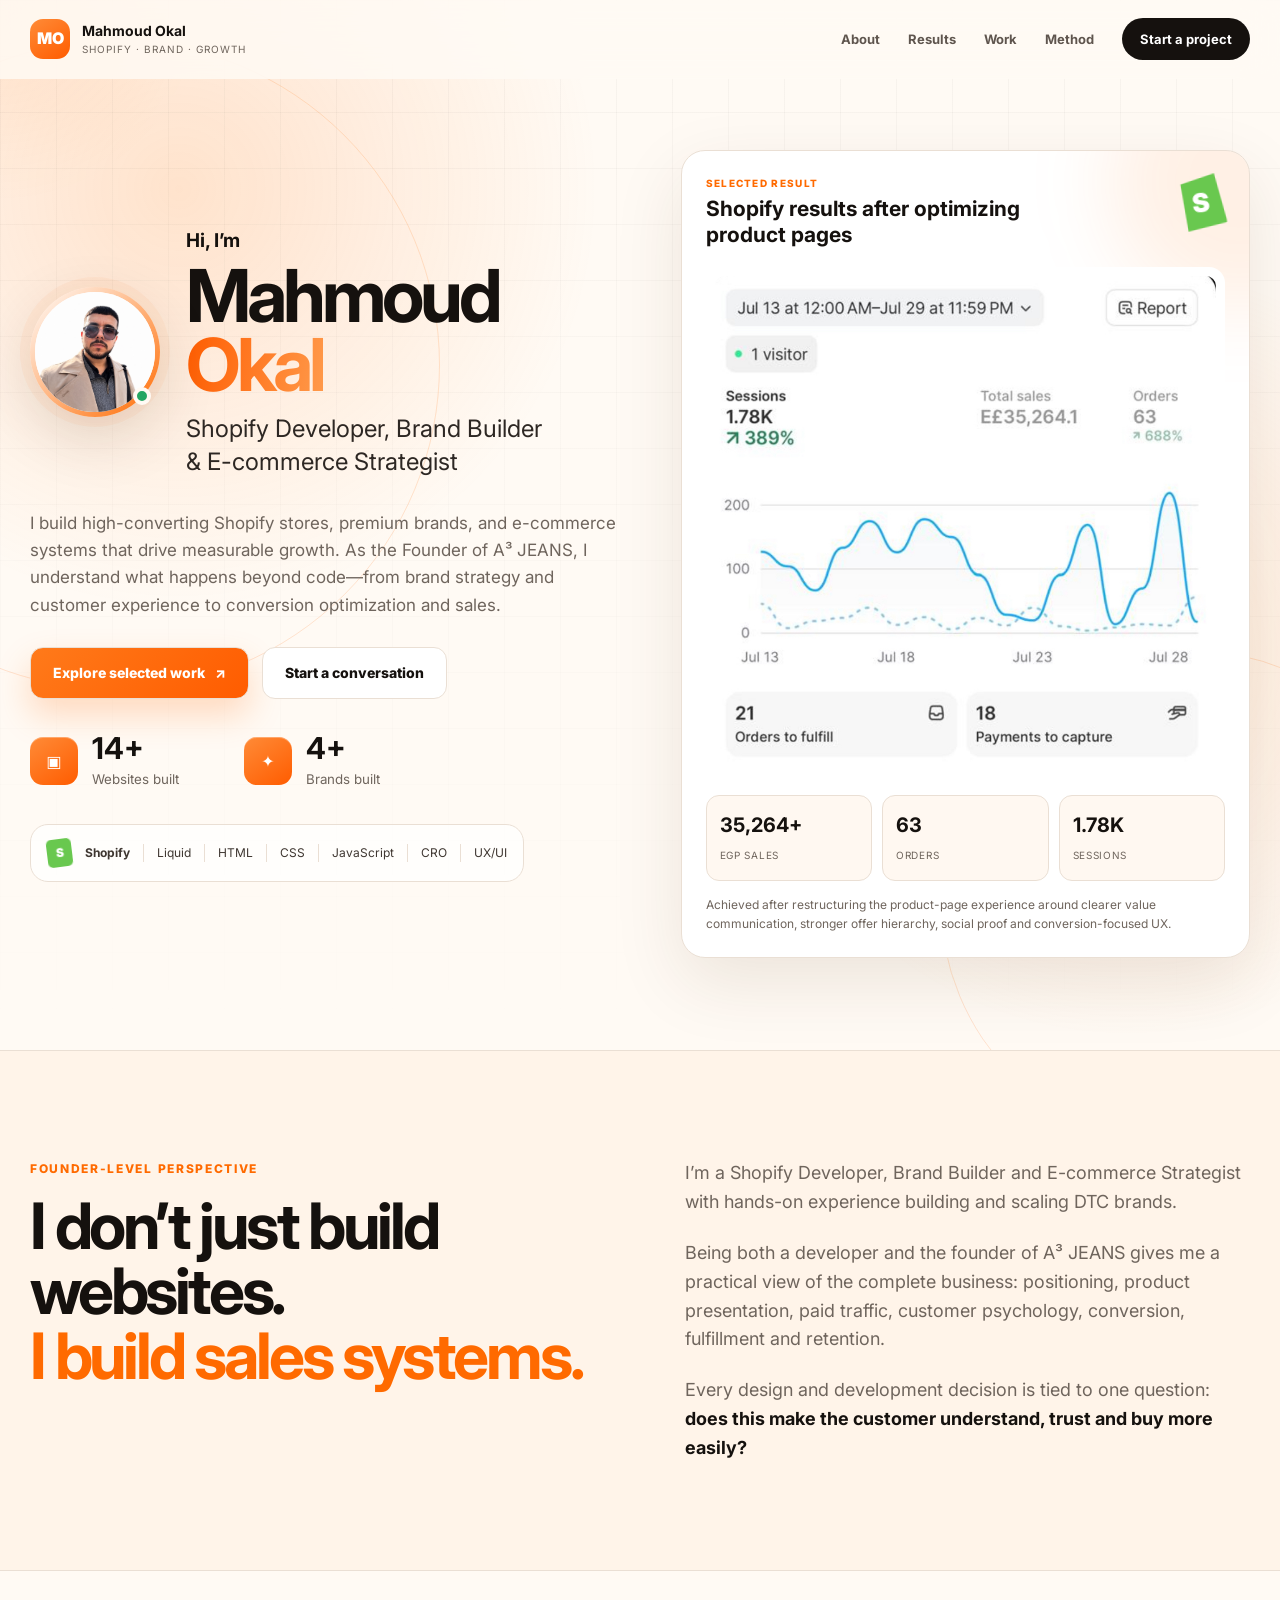
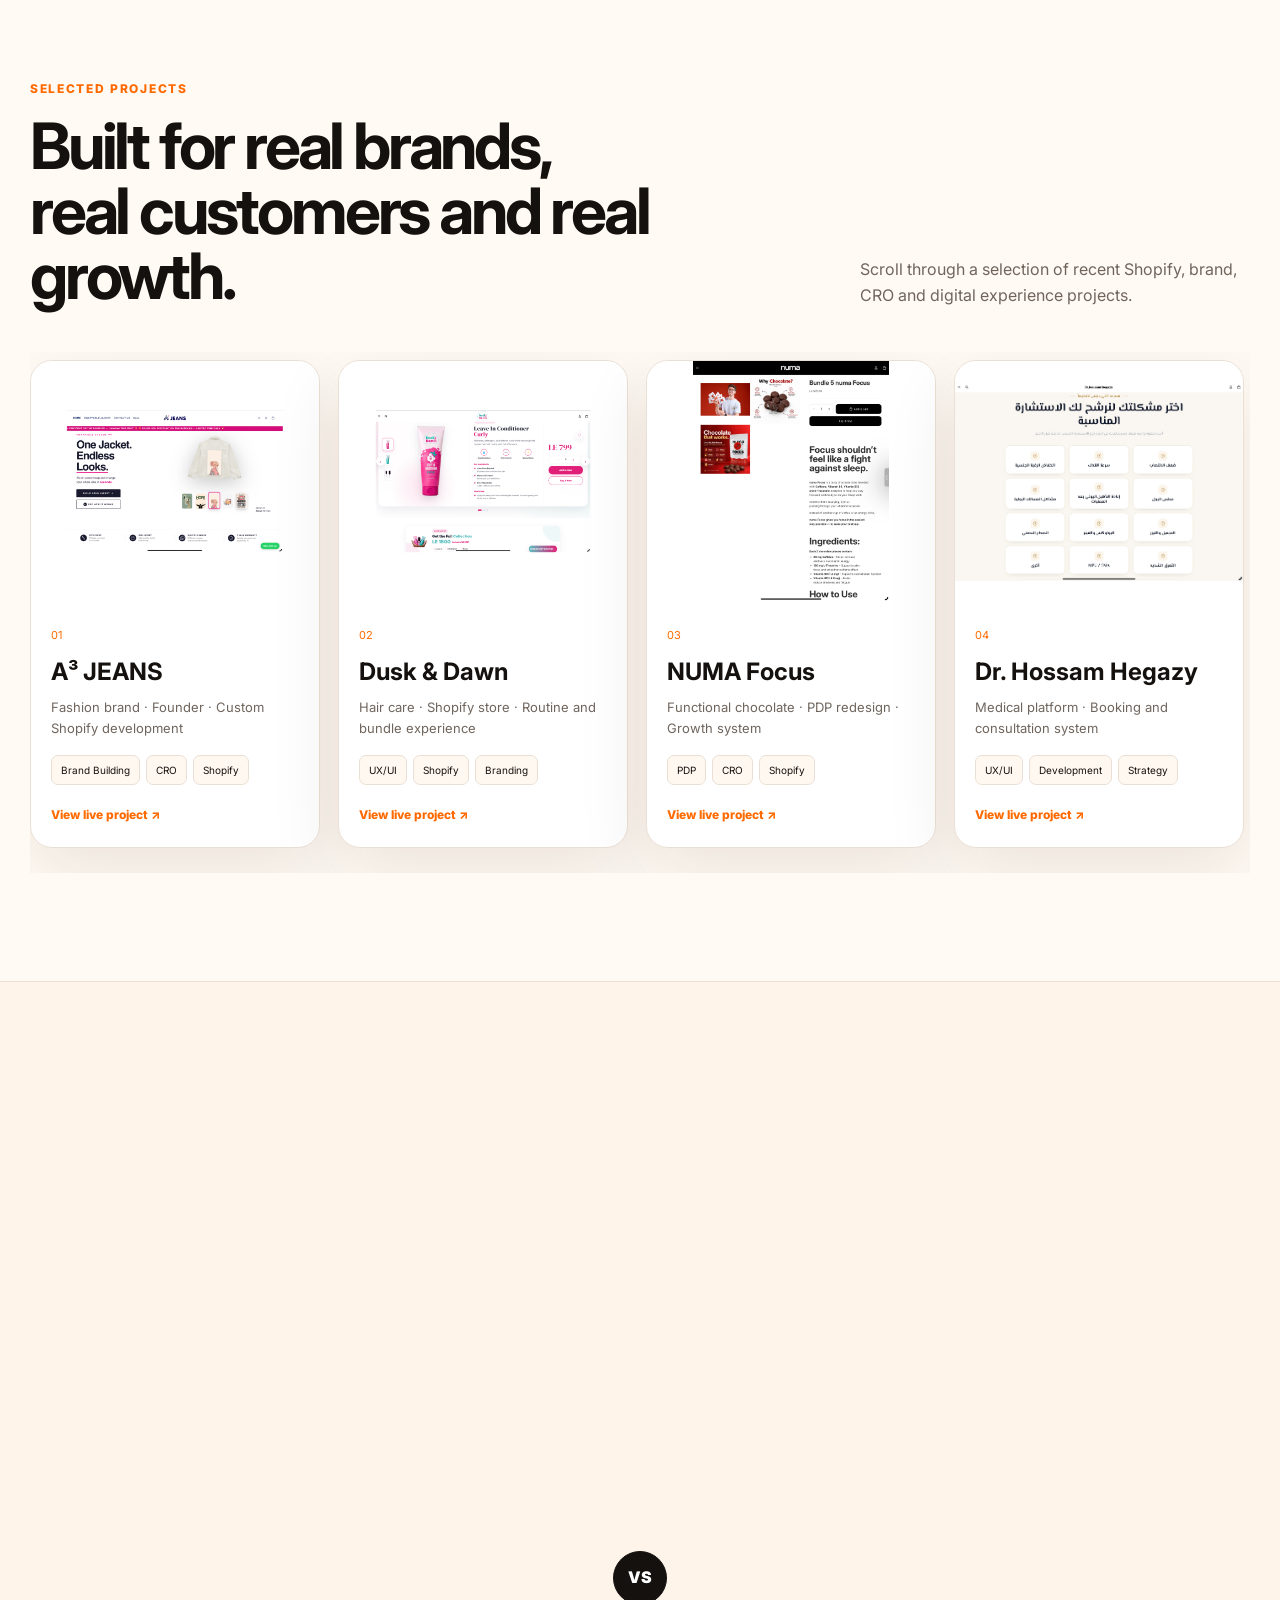
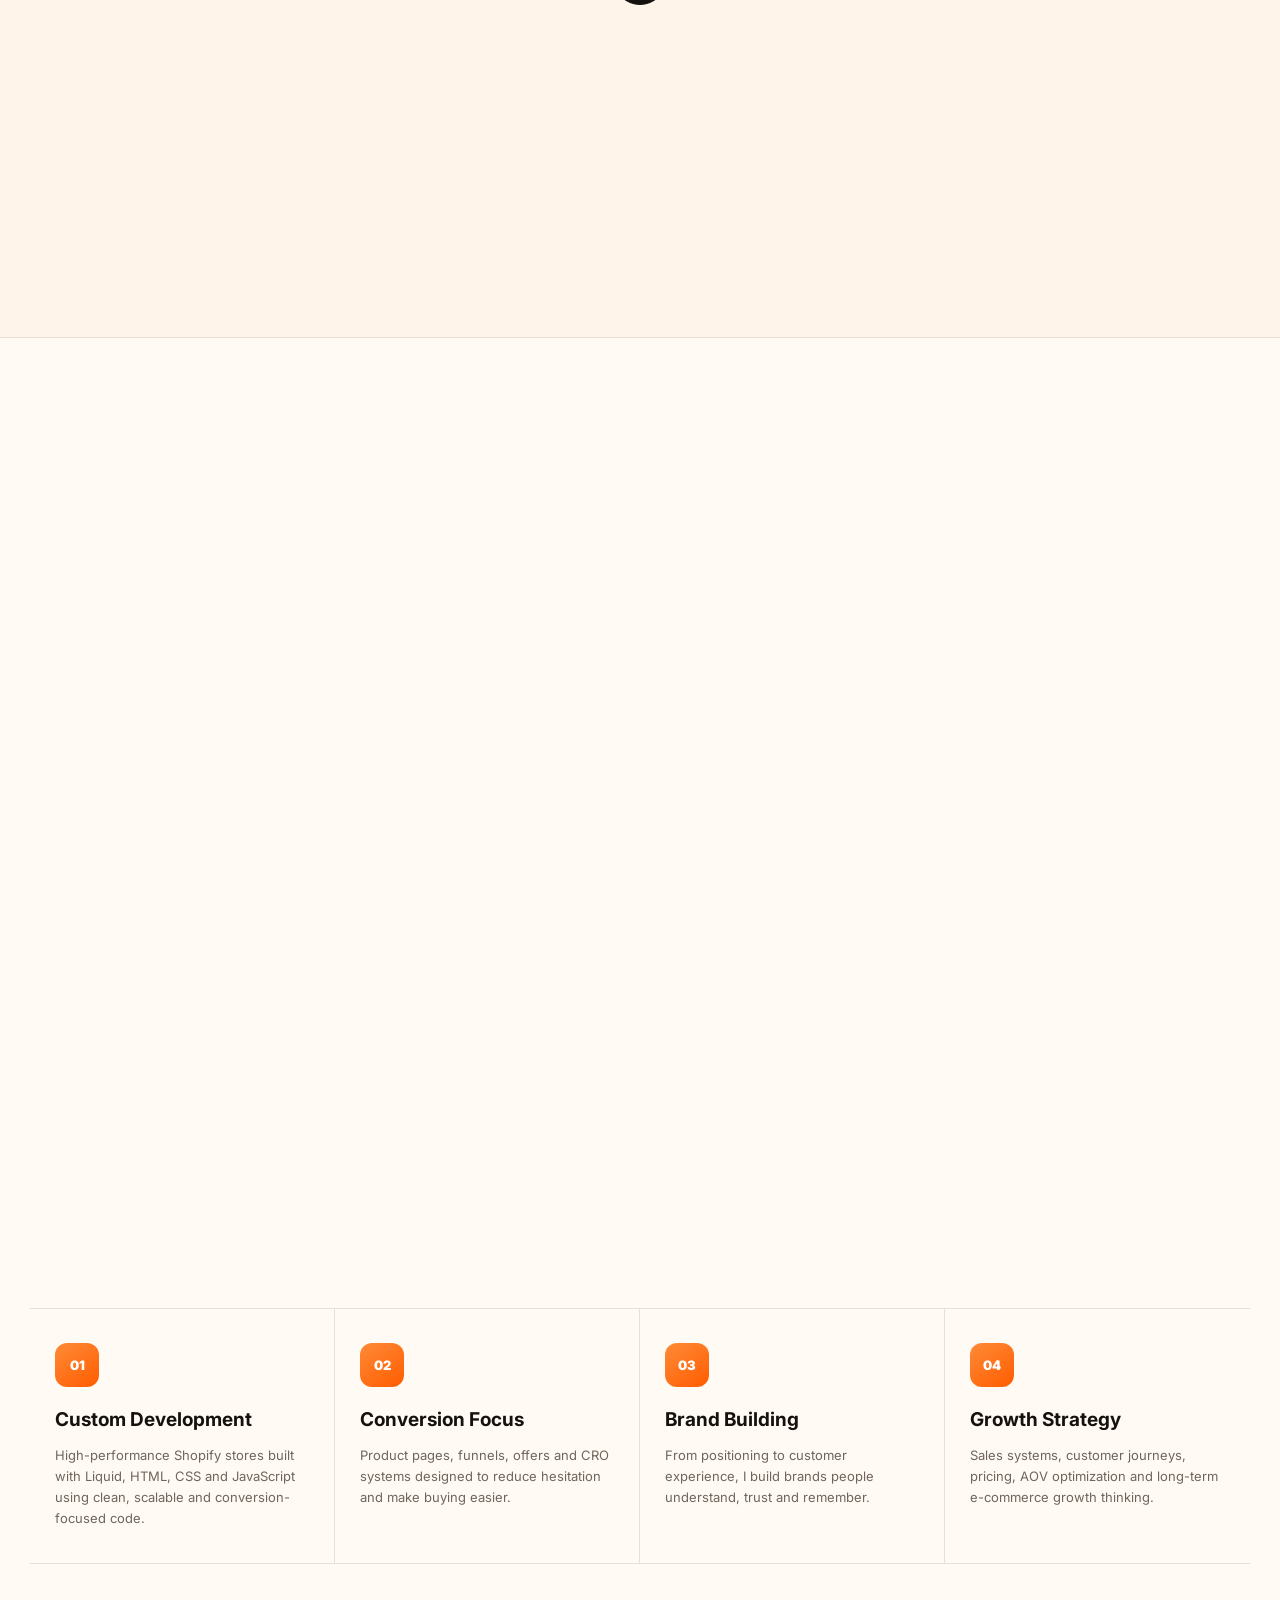
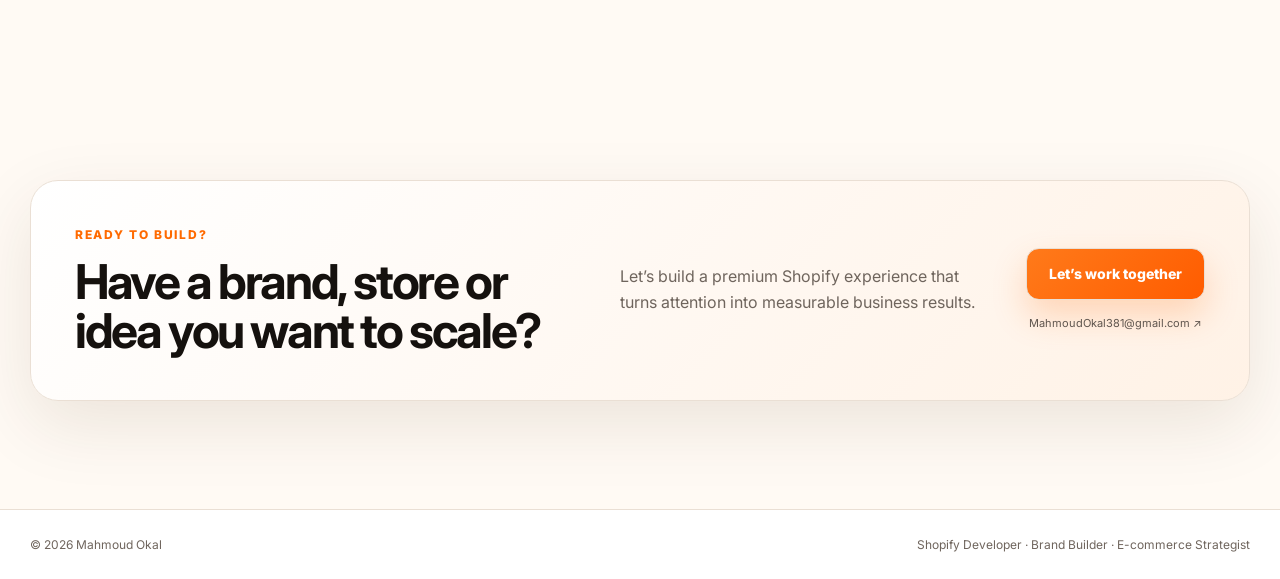
==== commit dee517c6: "Add files via upload" ====
--- a/index.html
+++ b/index.html
@@ -3,7 +3,7 @@
 <head>
   <meta charset="UTF-8" />
   <meta name="viewport" content="width=device-width, initial-scale=1.0" />
-  <meta name="theme-color" content="#070b16" />
+  <meta name="theme-color" content="#fffaf4" />
   <title>Mahmoud Okal — Shopify Developer, Brand Builder & E-commerce Strategist</title>
   <meta name="description" content="Mahmoud Okal builds high-converting Shopify stores, premium DTC brands, product pages and e-commerce sales systems." />
   <link rel="preconnect" href="https://fonts.googleapis.com" />
@@ -41,7 +41,7 @@
         <div class="hero-copy reveal">
           <div class="identity-row">
             <div class="portrait-ring">
-              <img src="assets/mahmoud-okal.jpeg" alt="Mahmoud Okal" />
+              <img src="[data-uri]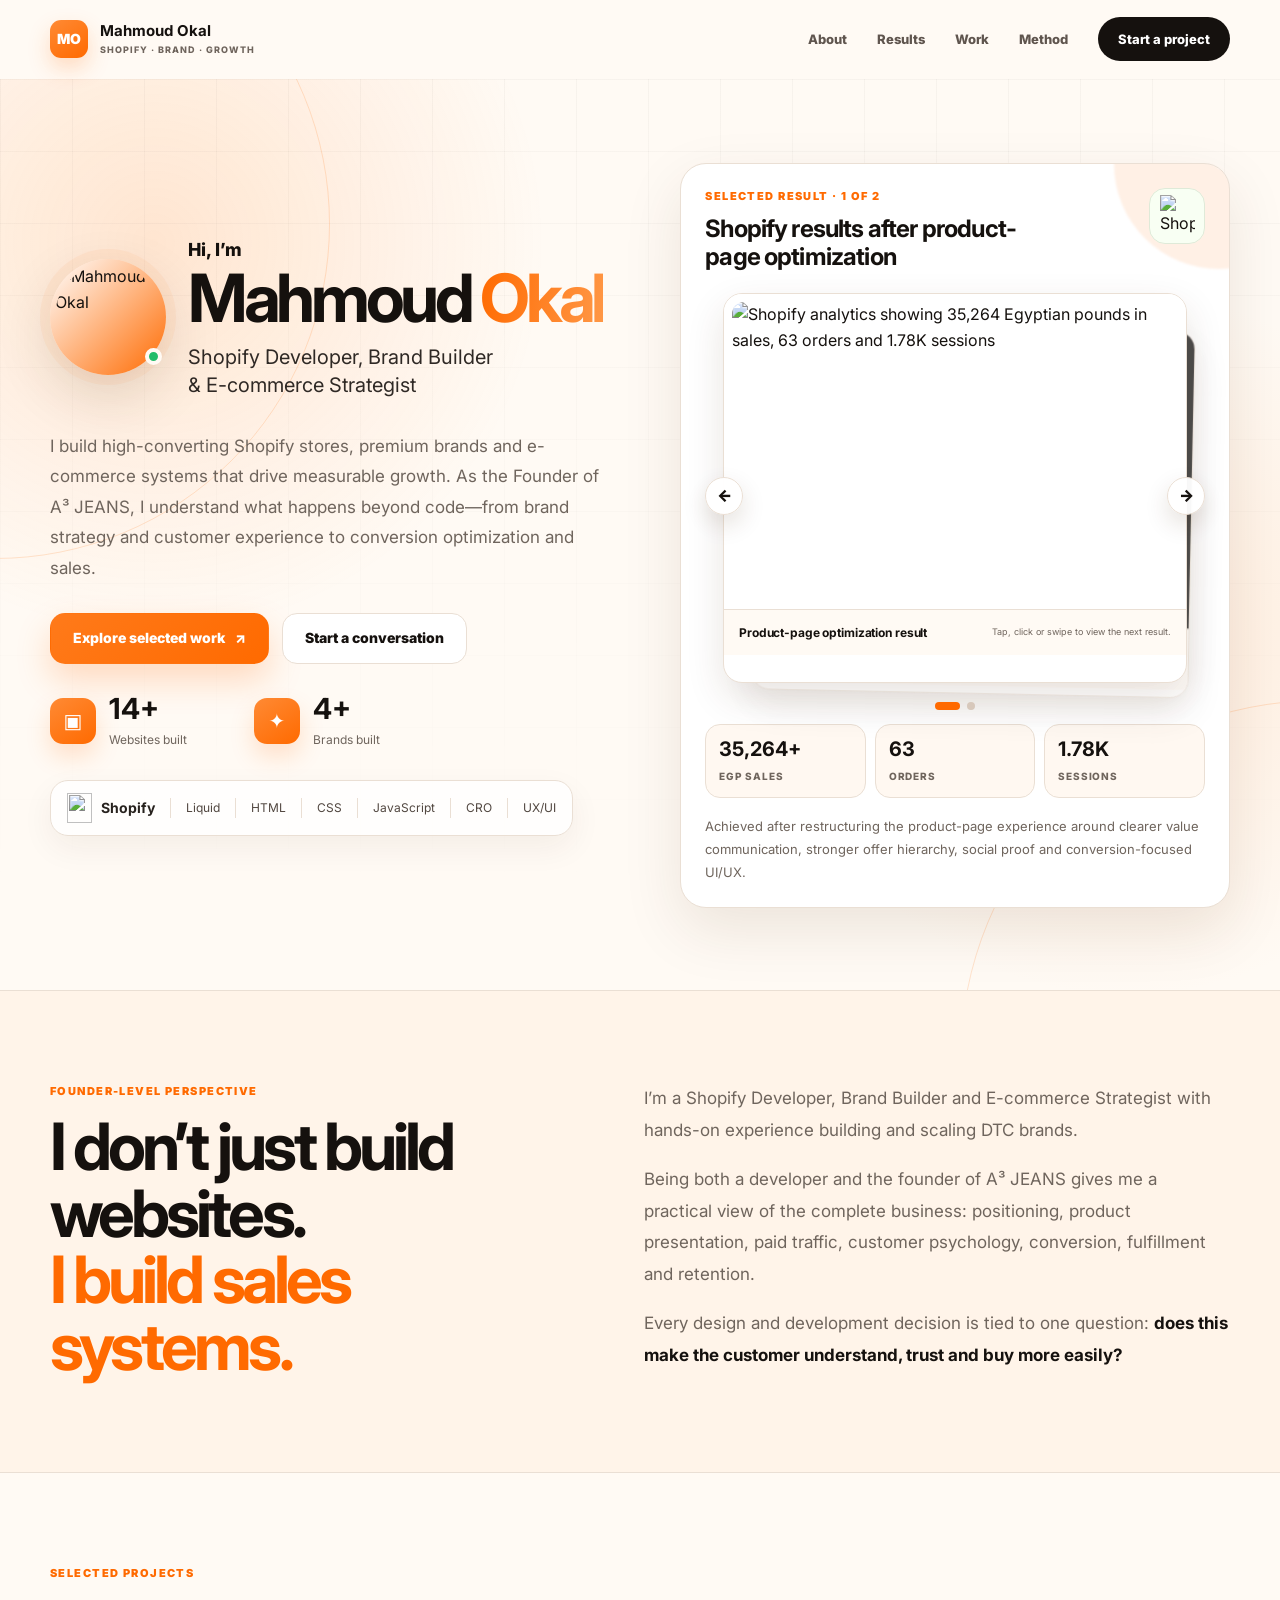
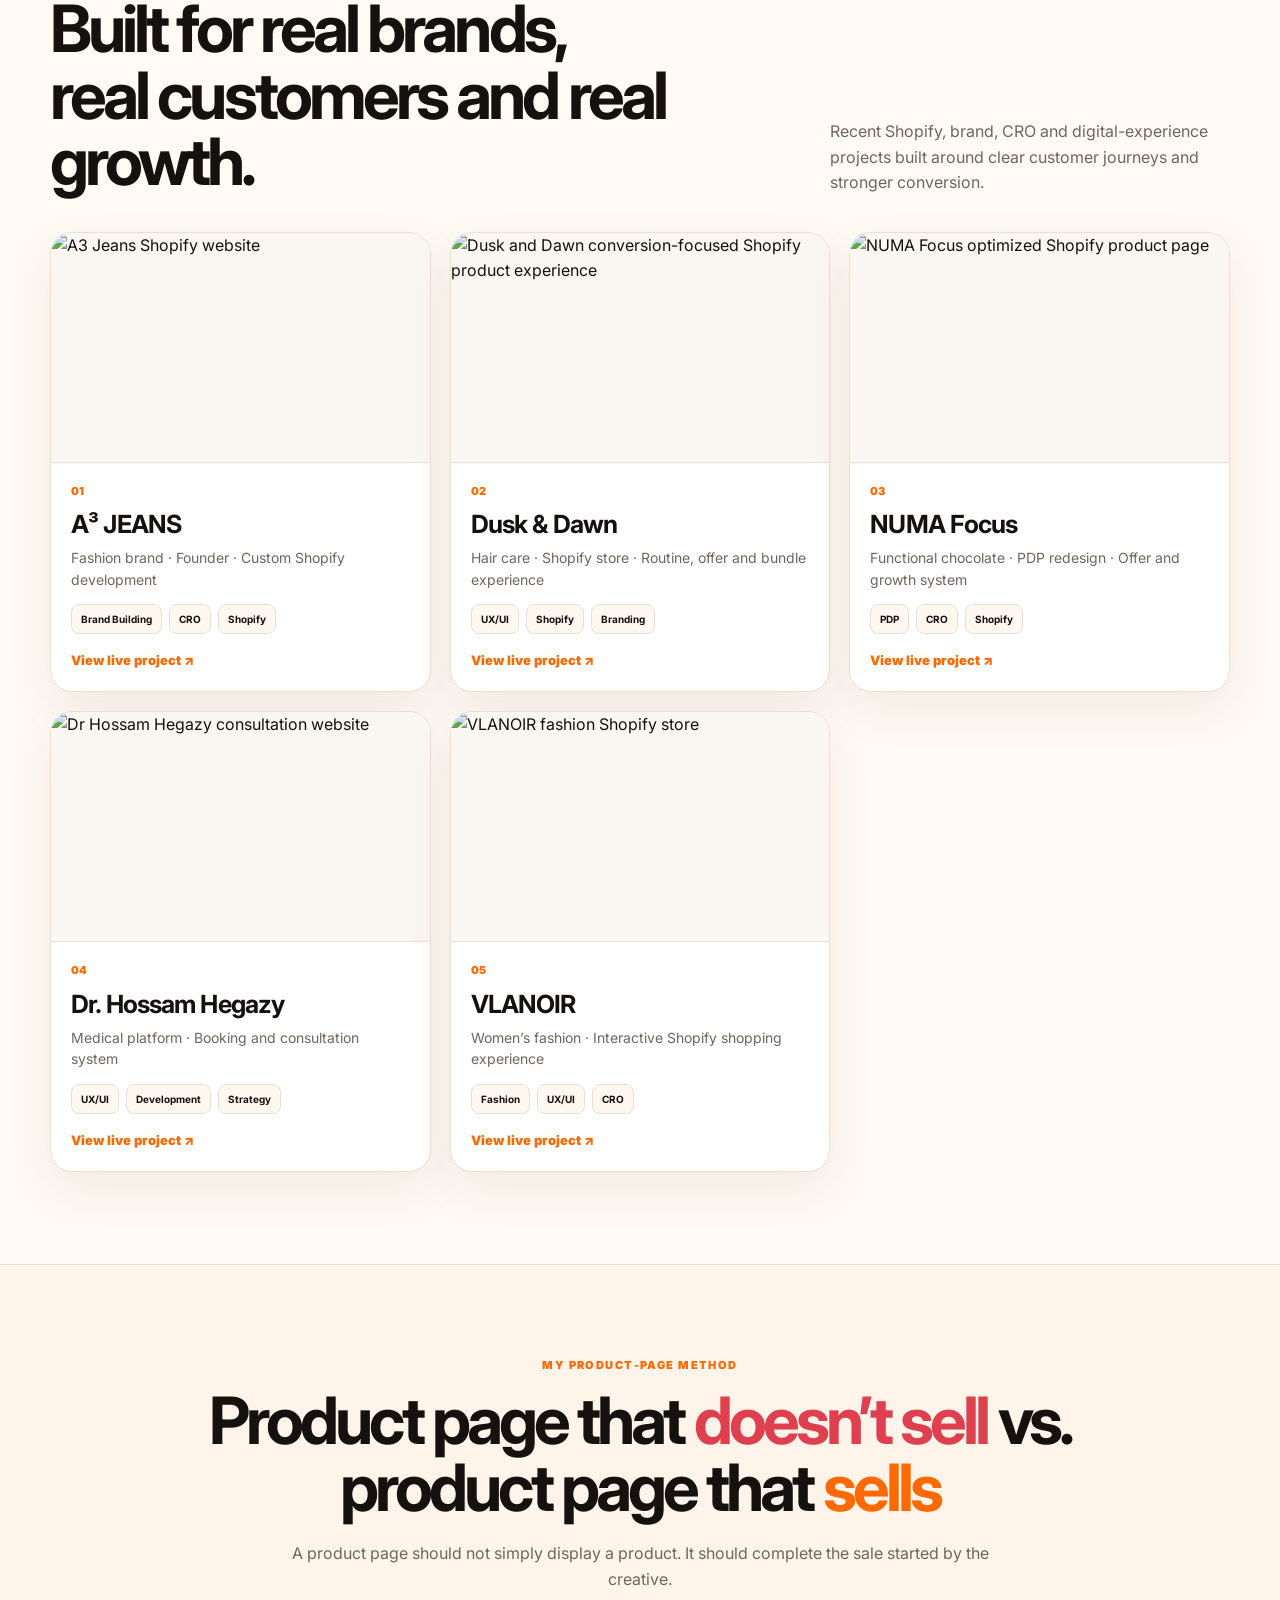
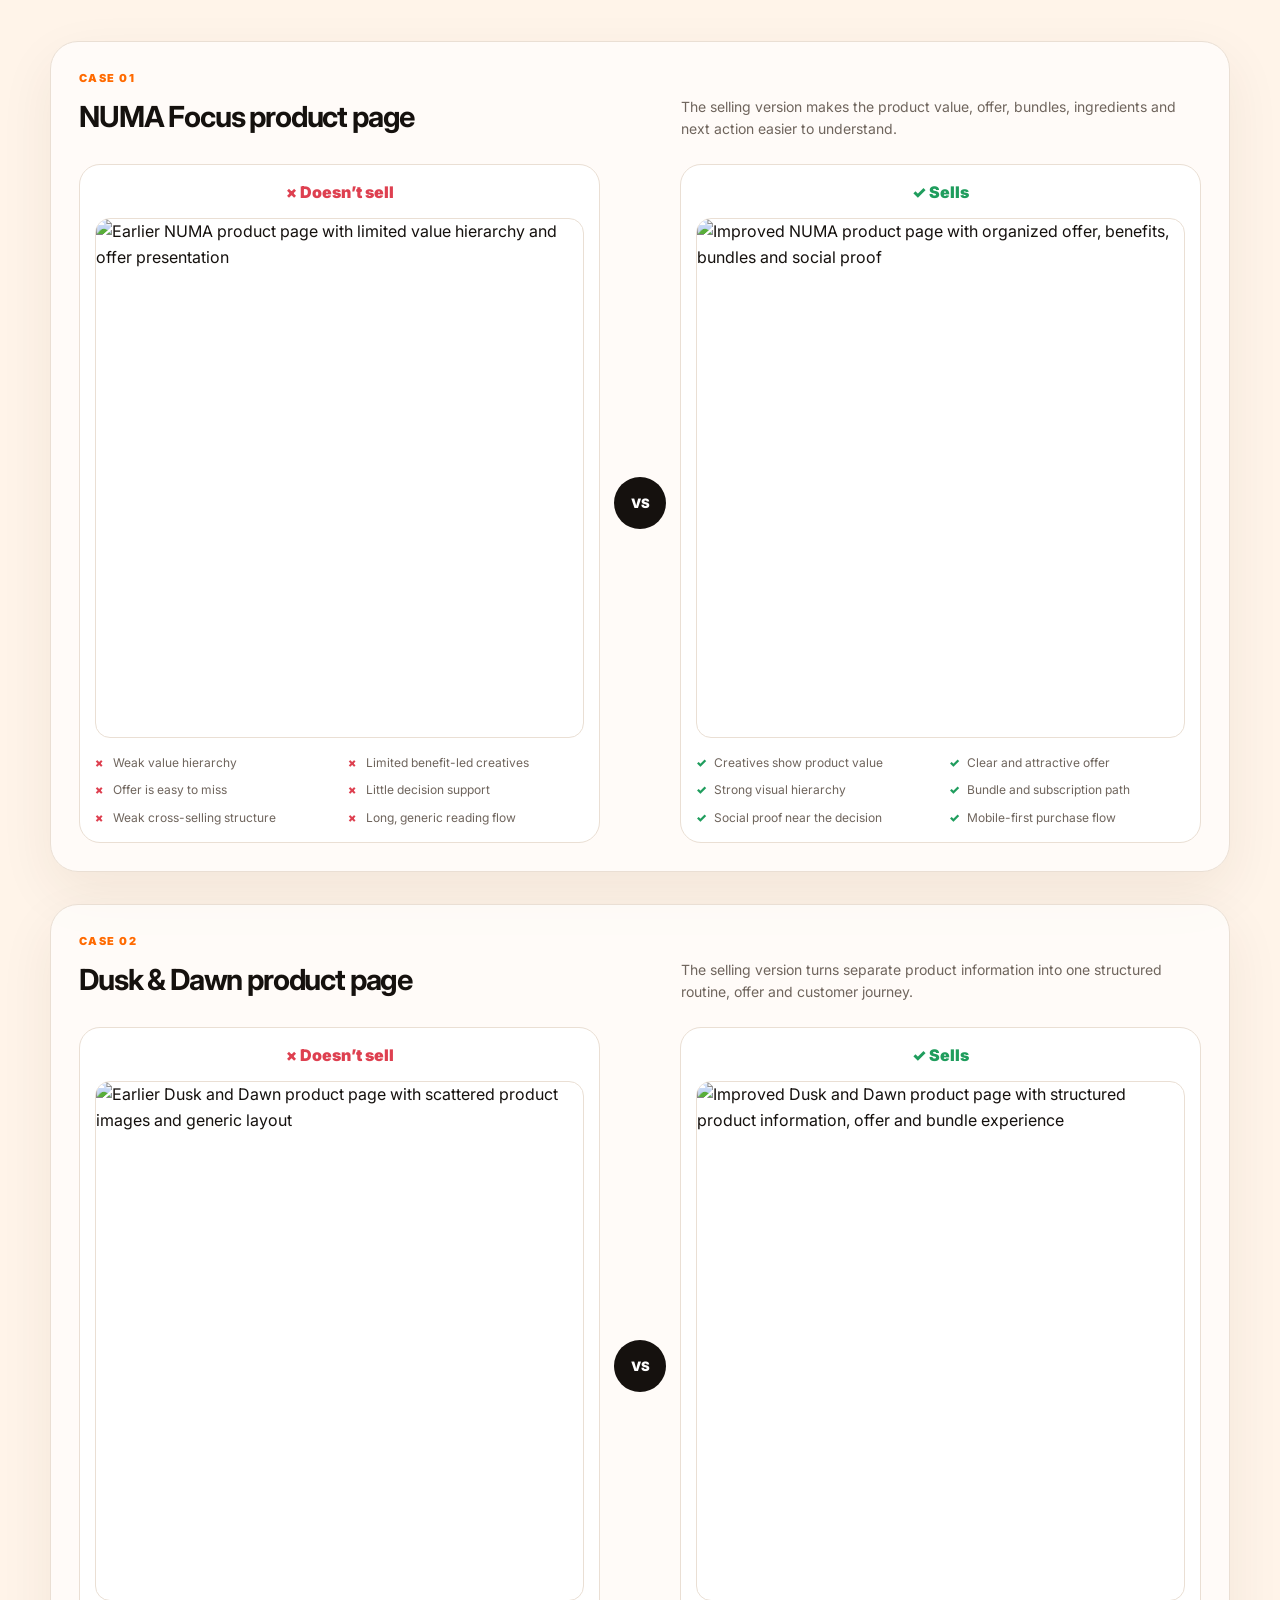
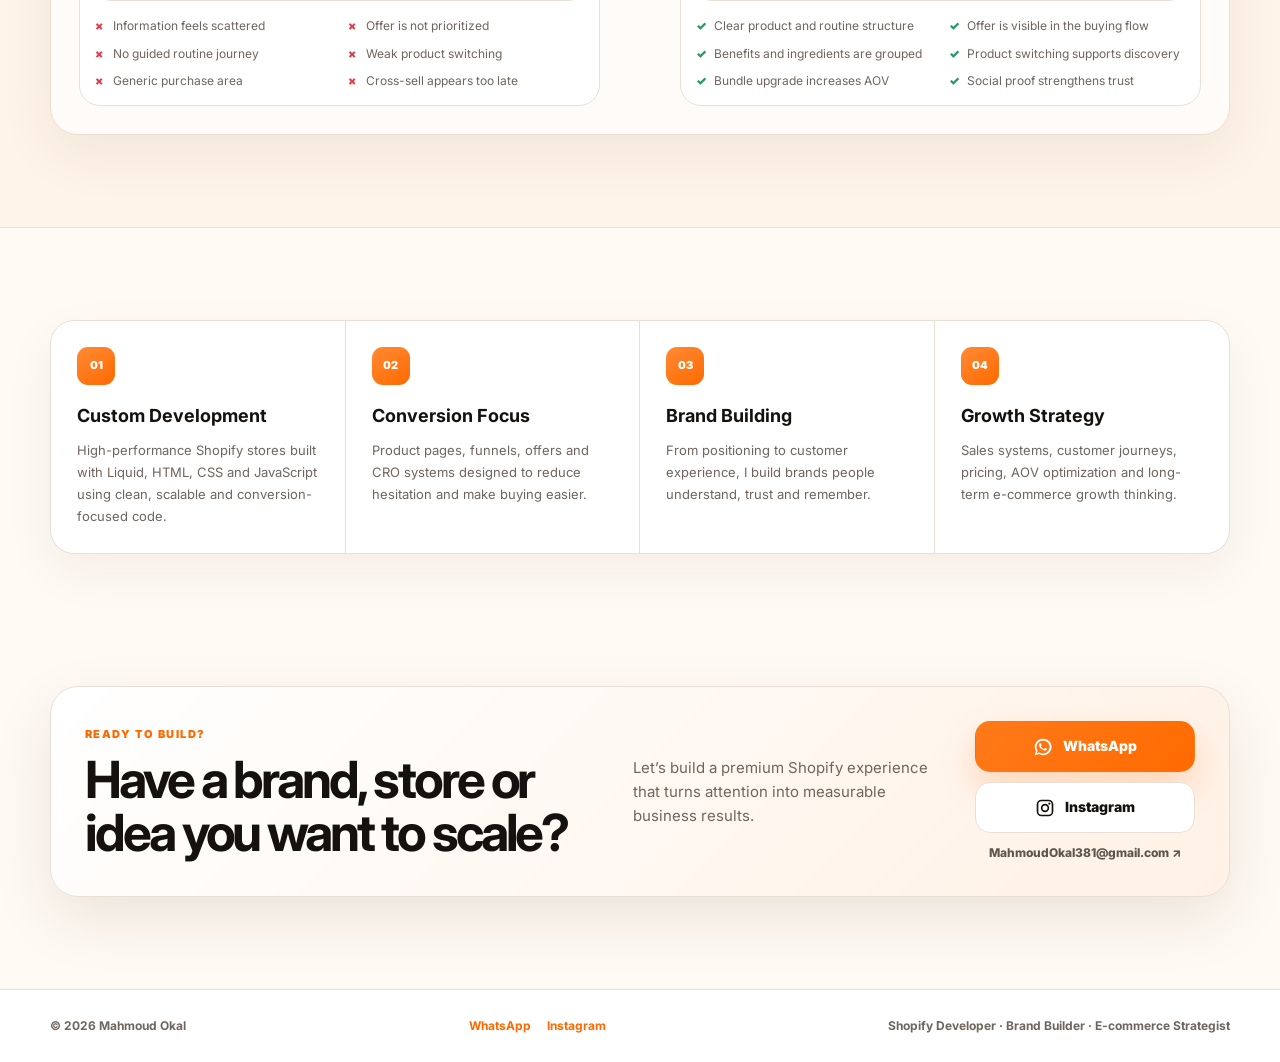
==== commit d7cca625: "Add files via upload" ====
--- a/index.html
+++ b/index.html
@@ -2,7 +2,7 @@
 <html lang="en">
 <head>
   <meta charset="UTF-8" />
-  <meta name="viewport" content="width=device-width, initial-scale=1.0" />
+  <meta name="viewport" content="width=device-width, initial-scale=1, viewport-fit=cover" />
   <meta name="theme-color" content="#fffaf4" />
   <title>Mahmoud Okal — Shopify Developer, Brand Builder & E-commerce Strategist</title>
   <meta name="description" content="Mahmoud Okal builds high-converting Shopify stores, premium DTC brands, product pages and e-commerce sales systems." />
@@ -12,17 +12,20 @@
   <link rel="stylesheet" href="style.css" />
 </head>
 <body>
-  <div class="cursor-glow" aria-hidden="true"></div>
-
   <header class="site-header">
     <div class="shell nav-wrap">
       <a href="#home" class="brand" aria-label="Mahmoud Okal home">
         <span class="brand-mark">MO</span>
-        <span class="brand-copy"><strong>Mahmoud Okal</strong><small>Shopify · Brand · Growth</small></span>
+        <span class="brand-copy">
+          <strong>Mahmoud Okal</strong>
+          <small>Shopify · Brand · Growth</small>
+        </span>
       </a>
+
       <button class="menu-toggle" type="button" aria-label="Toggle navigation" aria-expanded="false">
         <span></span><span></span>
       </button>
+
       <nav class="nav-links" aria-label="Main navigation">
         <a href="#about">About</a>
         <a href="#results">Results</a>
@@ -35,16 +38,17 @@
 
   <main>
     <section class="hero" id="home">
-      <div class="hero-orb hero-orb-one"></div>
-      <div class="hero-orb hero-orb-two"></div>
+      <div class="hero-orb hero-orb-one" aria-hidden="true"></div>
+      <div class="hero-orb hero-orb-two" aria-hidden="true"></div>
+
       <div class="shell hero-grid">
         <div class="hero-copy reveal">
           <div class="identity-row">
             <div class="portrait-ring">
-              <img src="[data-uri]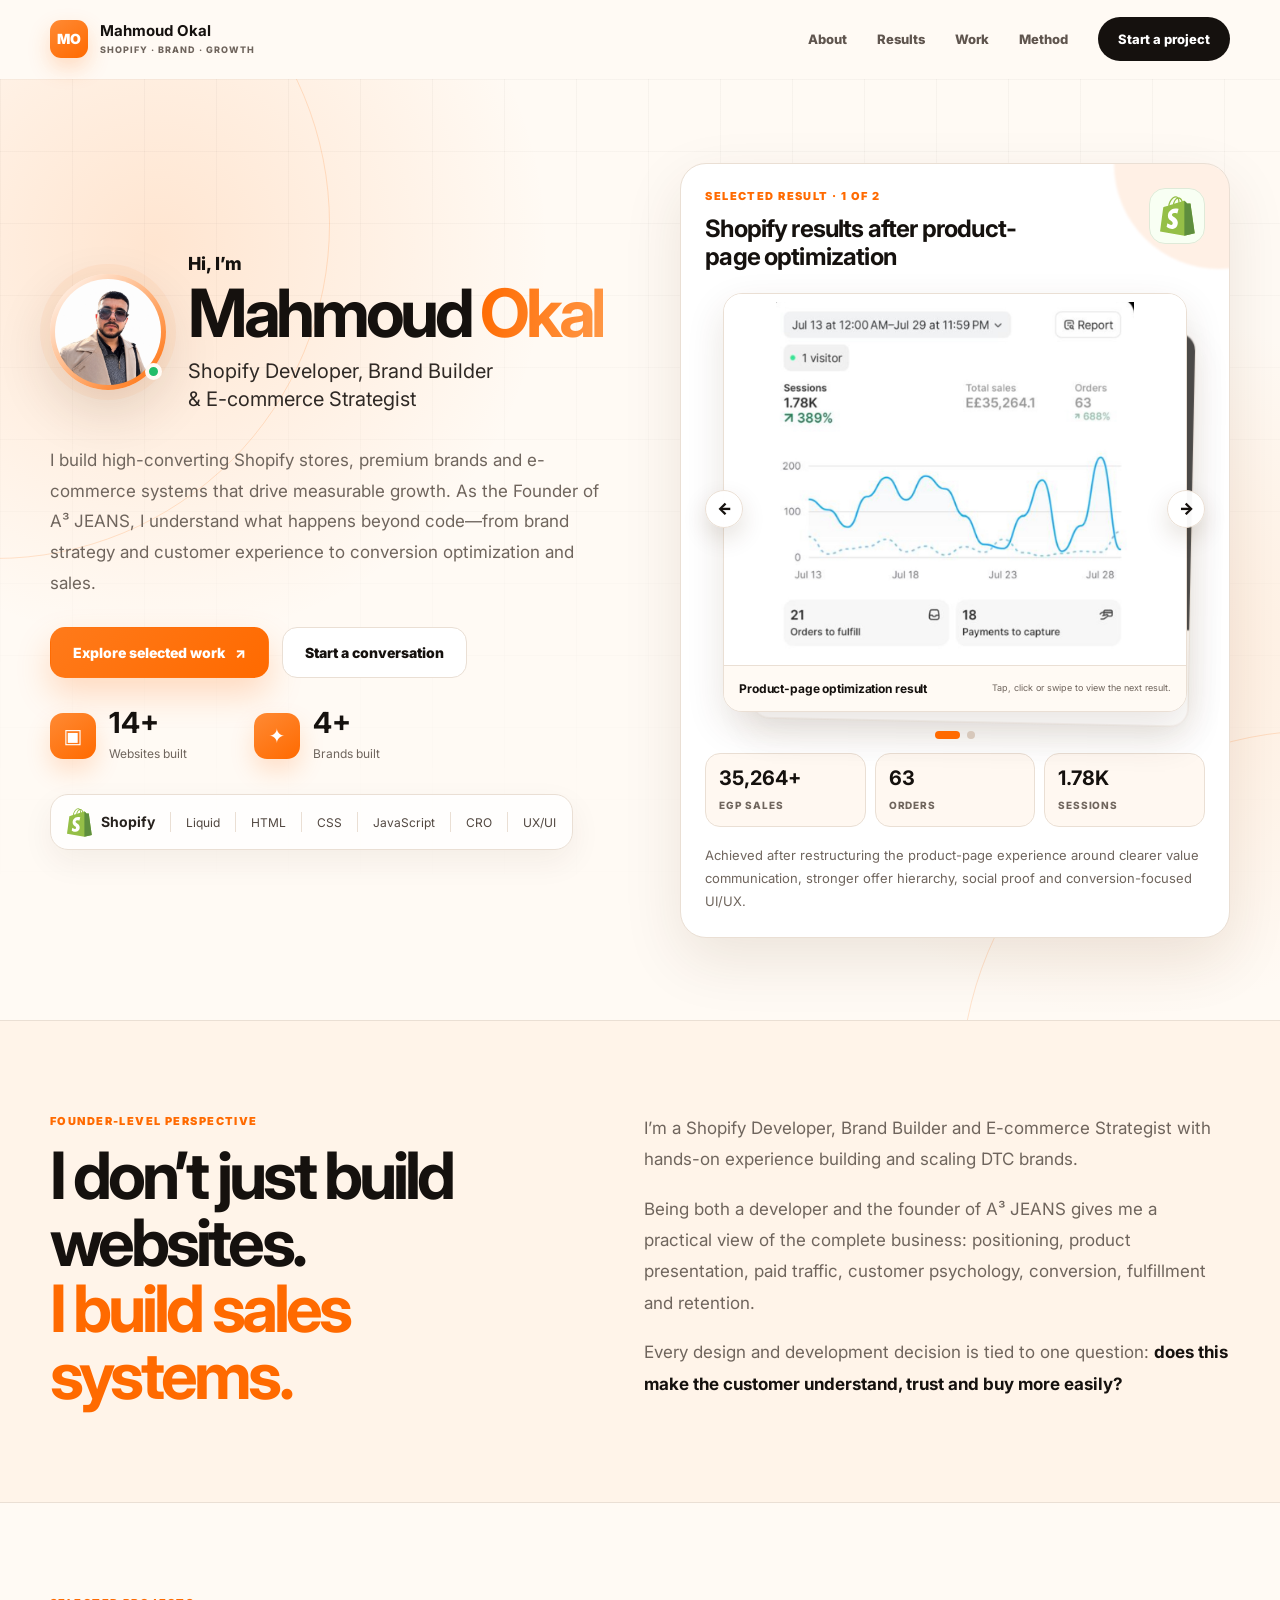
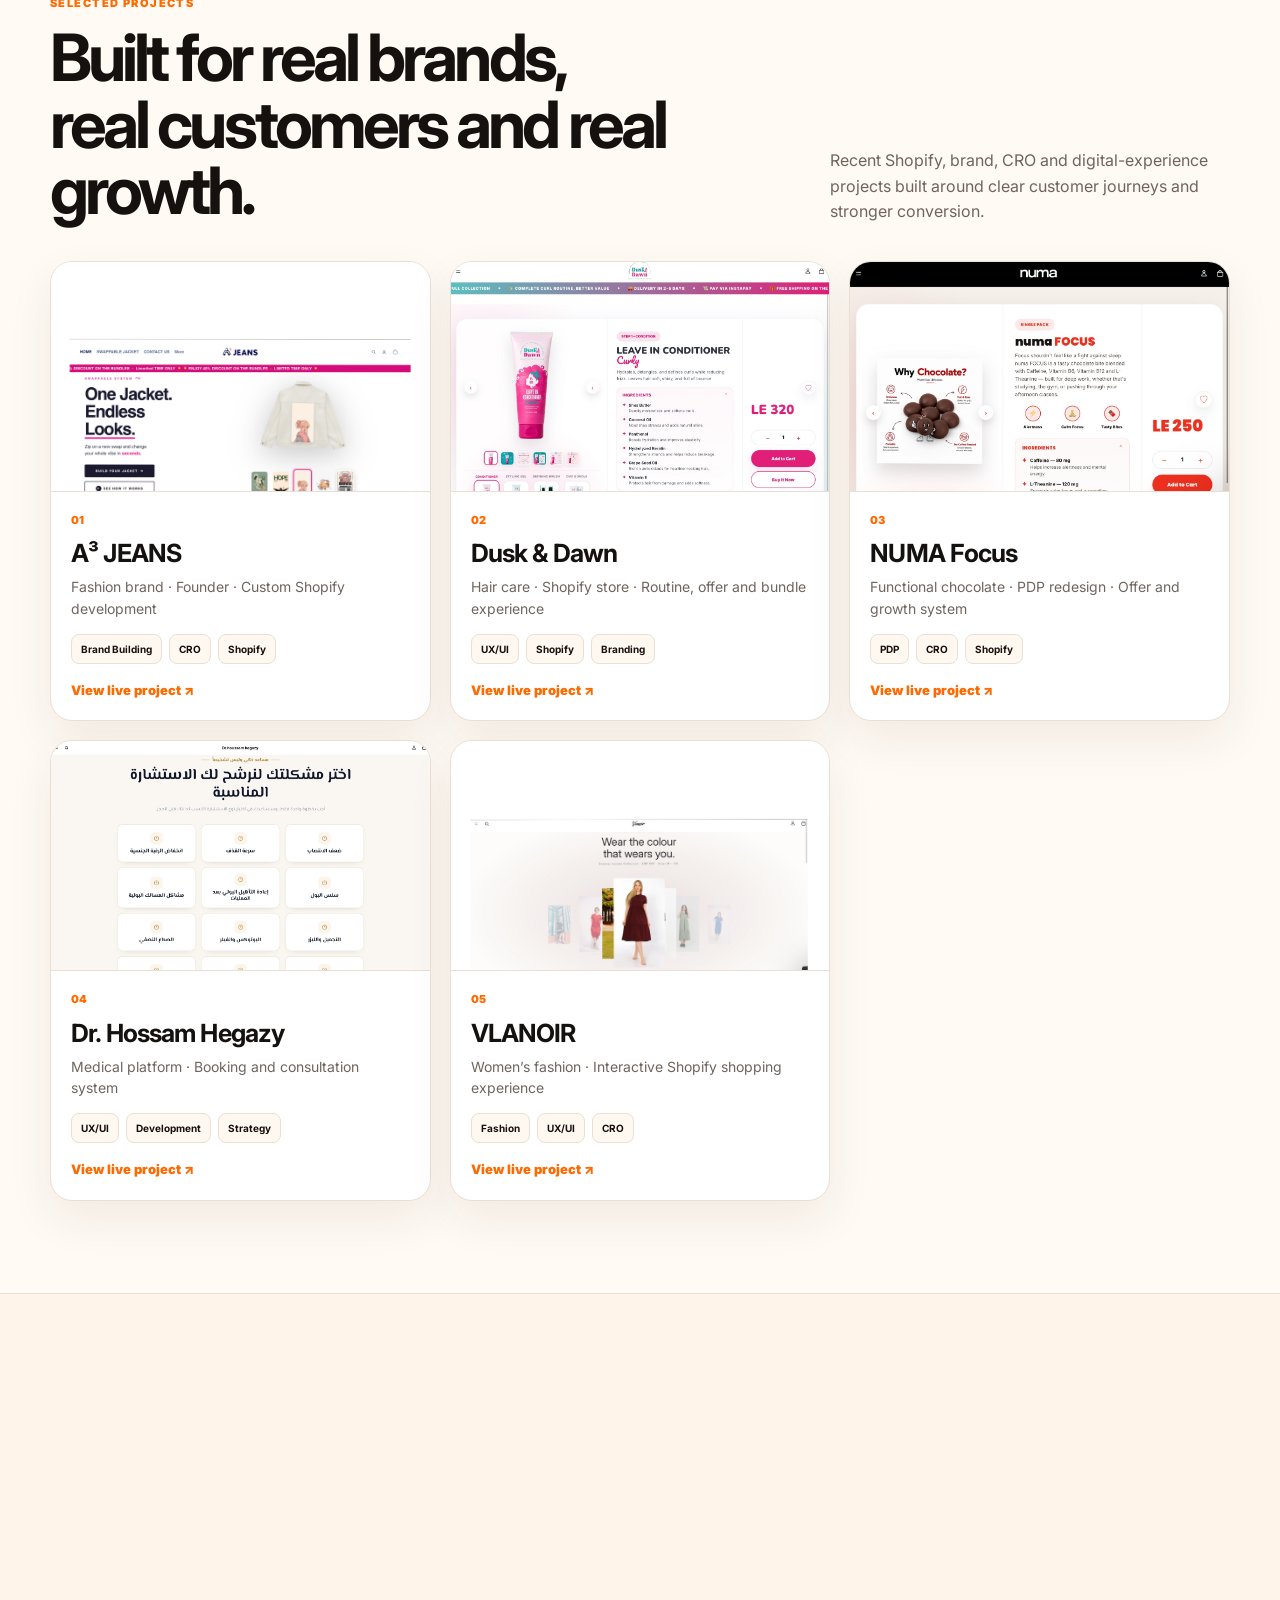
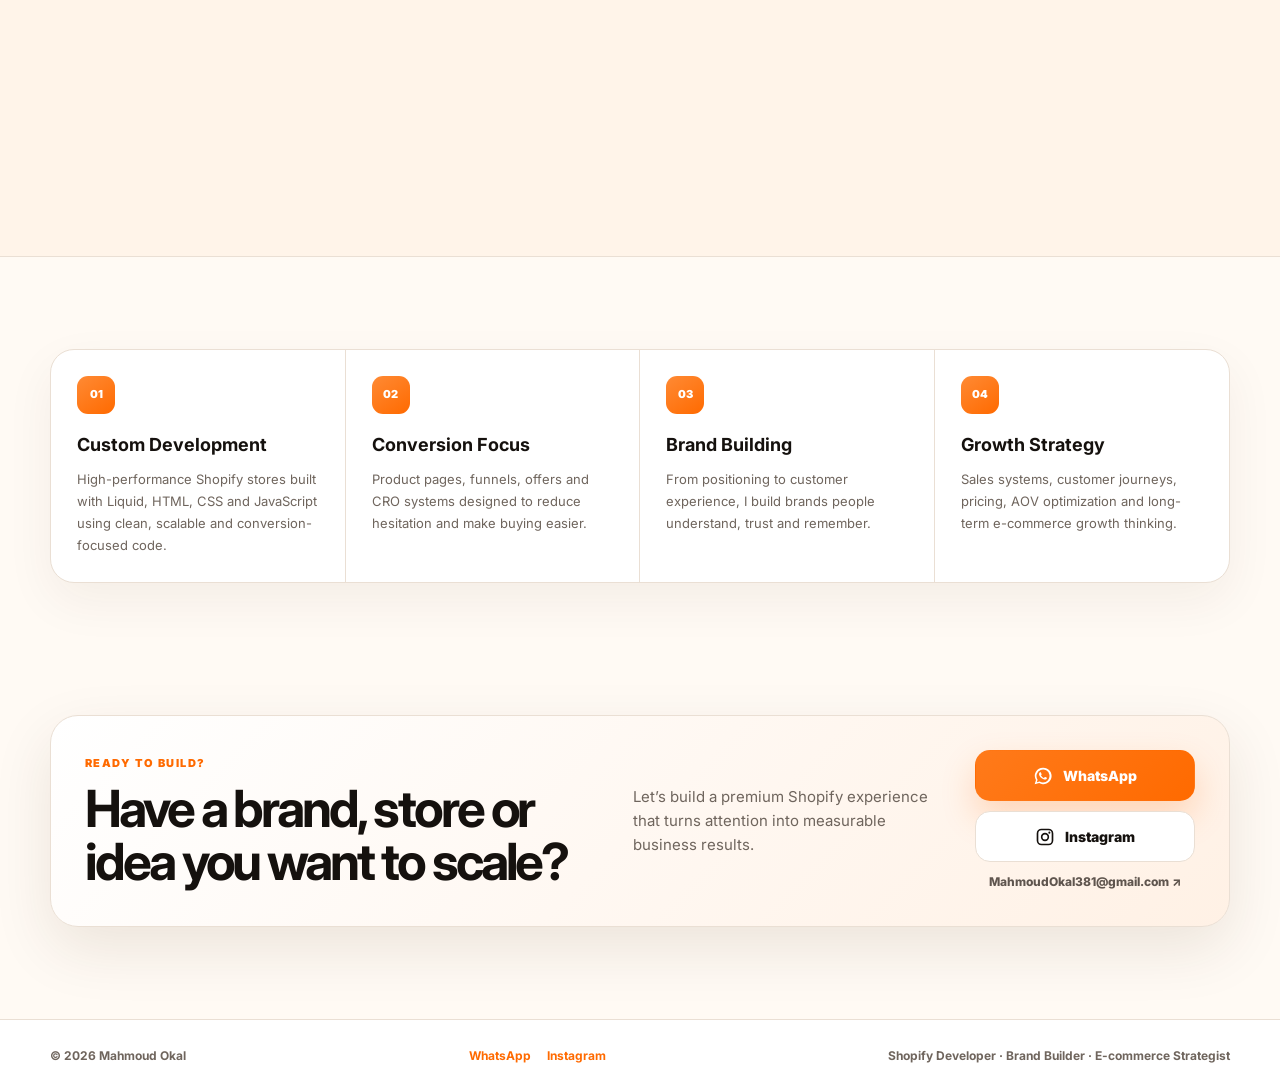
==== commit 36e1b101: "Add files via upload" ====
--- a/index.html
+++ b/index.html
@@ -45,7 +45,7 @@
         <div class="hero-copy reveal">
           <div class="identity-row">
             <div class="portrait-ring">
-              <img src="assets/mahmoud-okal.jpeg" alt="Mahmoud Okal" />
+              <img src="mahmoud-okal.jpeg" alt="Mahmoud Okal" />
               <span class="availability-dot" aria-hidden="true"></span>
             </div>
             <div class="identity-copy">
@@ -77,7 +77,7 @@
 
           <div class="skill-bar" aria-label="Skills">
             <a class="shopify-lockup" href="https://www.shopify.com" target="_blank" rel="noopener" aria-label="Shopify">
-              <img src="assets/shopify-bag.svg" alt="" />
+              <img src="shopify-bag.svg" alt="" />
               <strong>Shopify</strong>
             </a>
             <i></i><span>Liquid</span><i></i><span>HTML</span><i></i><span>CSS</span><i></i><span>JavaScript</span><i></i><span>CRO</span><i></i><span>UX/UI</span>
@@ -91,7 +91,7 @@
               <h2>Shopify results after product-page optimization</h2>
             </div>
             <a class="shopify-result-logo" href="https://www.shopify.com" target="_blank" rel="noopener" aria-label="Shopify">
-              <img src="assets/shopify-bag.svg" alt="Shopify" />
+              <img src="shopify-bag.svg" alt="Shopify" />
             </a>
           </div>
 
@@ -101,7 +101,7 @@
             <div class="result-stack">
               <article class="result-slide is-active" data-result-slide data-index="0" aria-label="Result one of two">
                 <div class="result-slide-image">
-                  <img src="assets/shopify-results.jpeg" alt="Shopify analytics showing 35,264 Egyptian pounds in sales, 63 orders and 1.78K sessions" />
+                  <img src="shopify-results.jpeg" alt="Shopify analytics showing 35,264 Egyptian pounds in sales, 63 orders and 1.78K sessions" />
                 </div>
                 <div class="result-slide-caption">
                   <strong>Product-page optimization result</strong>
@@ -111,7 +111,7 @@
 
               <article class="result-slide is-next" data-result-slide data-index="1" aria-label="Result two of two">
                 <div class="result-slide-image result-slide-image-dark">
-                  <img src="assets/shopify-results-two-weeks.jpeg" alt="Shopify analytics showing 29,024 Egyptian pounds in sales, 16 orders and a 2.5 percent conversion rate" />
+                  <img src="shopify-results-two-weeks.jpeg" alt="Shopify analytics showing 29,024 Egyptian pounds in sales, 16 orders and a 2.5 percent conversion rate" />
                 </div>
                 <div class="result-slide-caption">
                   <strong>Two-week result after optimization</strong>
@@ -166,7 +166,7 @@
         <div class="project-grid" aria-label="Selected projects">
           <article class="project-card reveal">
             <a href="https://a3jeans.com" target="_blank" rel="noopener" class="project-media">
-              <img src="assets/a3-jeans.jpeg" alt="A3 Jeans Shopify website" />
+              <img src="a3-jeans.jpeg" alt="A3 Jeans Shopify website" />
             </a>
             <div class="project-body">
               <span class="project-index">01</span>
@@ -179,7 +179,7 @@
 
           <article class="project-card reveal">
             <a href="https://duskanddawn.com.eg" target="_blank" rel="noopener" class="project-media">
-              <img src="assets/dusk-after.jpeg" alt="Dusk and Dawn conversion-focused Shopify product experience" />
+              <img src="dusk-after.jpeg" alt="Dusk and Dawn conversion-focused Shopify product experience" />
             </a>
             <div class="project-body">
               <span class="project-index">02</span>
@@ -192,7 +192,7 @@
 
           <article class="project-card reveal">
             <a href="https://numahealthcare.com" target="_blank" rel="noopener" class="project-media">
-              <img src="assets/numa-after.jpeg" alt="NUMA Focus optimized Shopify product page" />
+              <img src="numa-after.jpeg" alt="NUMA Focus optimized Shopify product page" />
             </a>
             <div class="project-body">
               <span class="project-index">03</span>
@@ -205,7 +205,7 @@
 
           <article class="project-card reveal">
             <a href="https://dr-hegazy-berlin.com" target="_blank" rel="noopener" class="project-media">
-              <img src="assets/dr-hegazy.jpeg" alt="Dr Hossam Hegazy consultation website" />
+              <img src="dr-hegazy.jpeg" alt="Dr Hossam Hegazy consultation website" />
             </a>
             <div class="project-body">
               <span class="project-index">04</span>
@@ -218,7 +218,7 @@
 
           <article class="project-card reveal">
             <a href="https://vlanoir.com" target="_blank" rel="noopener" class="project-media">
-              <img src="assets/vlanoir.jpeg" alt="VLANOIR fashion Shopify store" />
+              <img src="vlanoir.jpeg" alt="VLANOIR fashion Shopify store" />
             </a>
             <div class="project-body">
               <span class="project-index">05</span>
@@ -249,7 +249,7 @@
           <div class="comparison-grid">
             <section class="compare-card compare-before">
               <div class="compare-label">× Doesn’t sell</div>
-              <div class="comparison-shot"><img src="assets/numa-before.jpeg" alt="Earlier NUMA product page with limited value hierarchy and offer presentation" /></div>
+              <div class="comparison-shot"><img src="numa-before.jpeg" alt="Earlier NUMA product page with limited value hierarchy and offer presentation" /></div>
               <ul><li>Weak value hierarchy</li><li>Limited benefit-led creatives</li><li>Offer is easy to miss</li><li>Little decision support</li><li>Weak cross-selling structure</li><li>Long, generic reading flow</li></ul>
             </section>
 
@@ -257,7 +257,7 @@
 
             <section class="compare-card compare-after">
               <div class="compare-label">✓ Sells</div>
-              <div class="comparison-shot"><img src="assets/numa-after.jpeg" alt="Improved NUMA product page with organized offer, benefits, bundles and social proof" /></div>
+              <div class="comparison-shot"><img src="numa-after.jpeg" alt="Improved NUMA product page with organized offer, benefits, bundles and social proof" /></div>
               <ul><li>Creatives show product value</li><li>Clear and attractive offer</li><li>Strong visual hierarchy</li><li>Bundle and subscription path</li><li>Social proof near the decision</li><li>Mobile-first purchase flow</li></ul>
             </section>
           </div>
@@ -272,7 +272,7 @@
           <div class="comparison-grid">
             <section class="compare-card compare-before">
               <div class="compare-label">× Doesn’t sell</div>
-              <div class="comparison-shot"><img src="assets/dusk-before.jpeg" alt="Earlier Dusk and Dawn product page with scattered product images and generic layout" /></div>
+              <div class="comparison-shot"><img src="dusk-before.jpeg" alt="Earlier Dusk and Dawn product page with scattered product images and generic layout" /></div>
               <ul><li>Information feels scattered</li><li>Offer is not prioritized</li><li>No guided routine journey</li><li>Weak product switching</li><li>Generic purchase area</li><li>Cross-sell appears too late</li></ul>
             </section>
 
@@ -280,7 +280,7 @@
 
             <section class="compare-card compare-after">
               <div class="compare-label">✓ Sells</div>
-              <div class="comparison-shot"><img src="assets/dusk-after.jpeg" alt="Improved Dusk and Dawn product page with structured product information, offer and bundle experience" /></div>
+              <div class="comparison-shot"><img src="dusk-after.jpeg" alt="Improved Dusk and Dawn product page with structured product information, offer and bundle experience" /></div>
               <ul><li>Clear product and routine structure</li><li>Offer is visible in the buying flow</li><li>Benefits and ingredients are grouped</li><li>Product switching supports discovery</li><li>Bundle upgrade increases AOV</li><li>Social proof strengthens trust</li></ul>
             </section>
           </div>
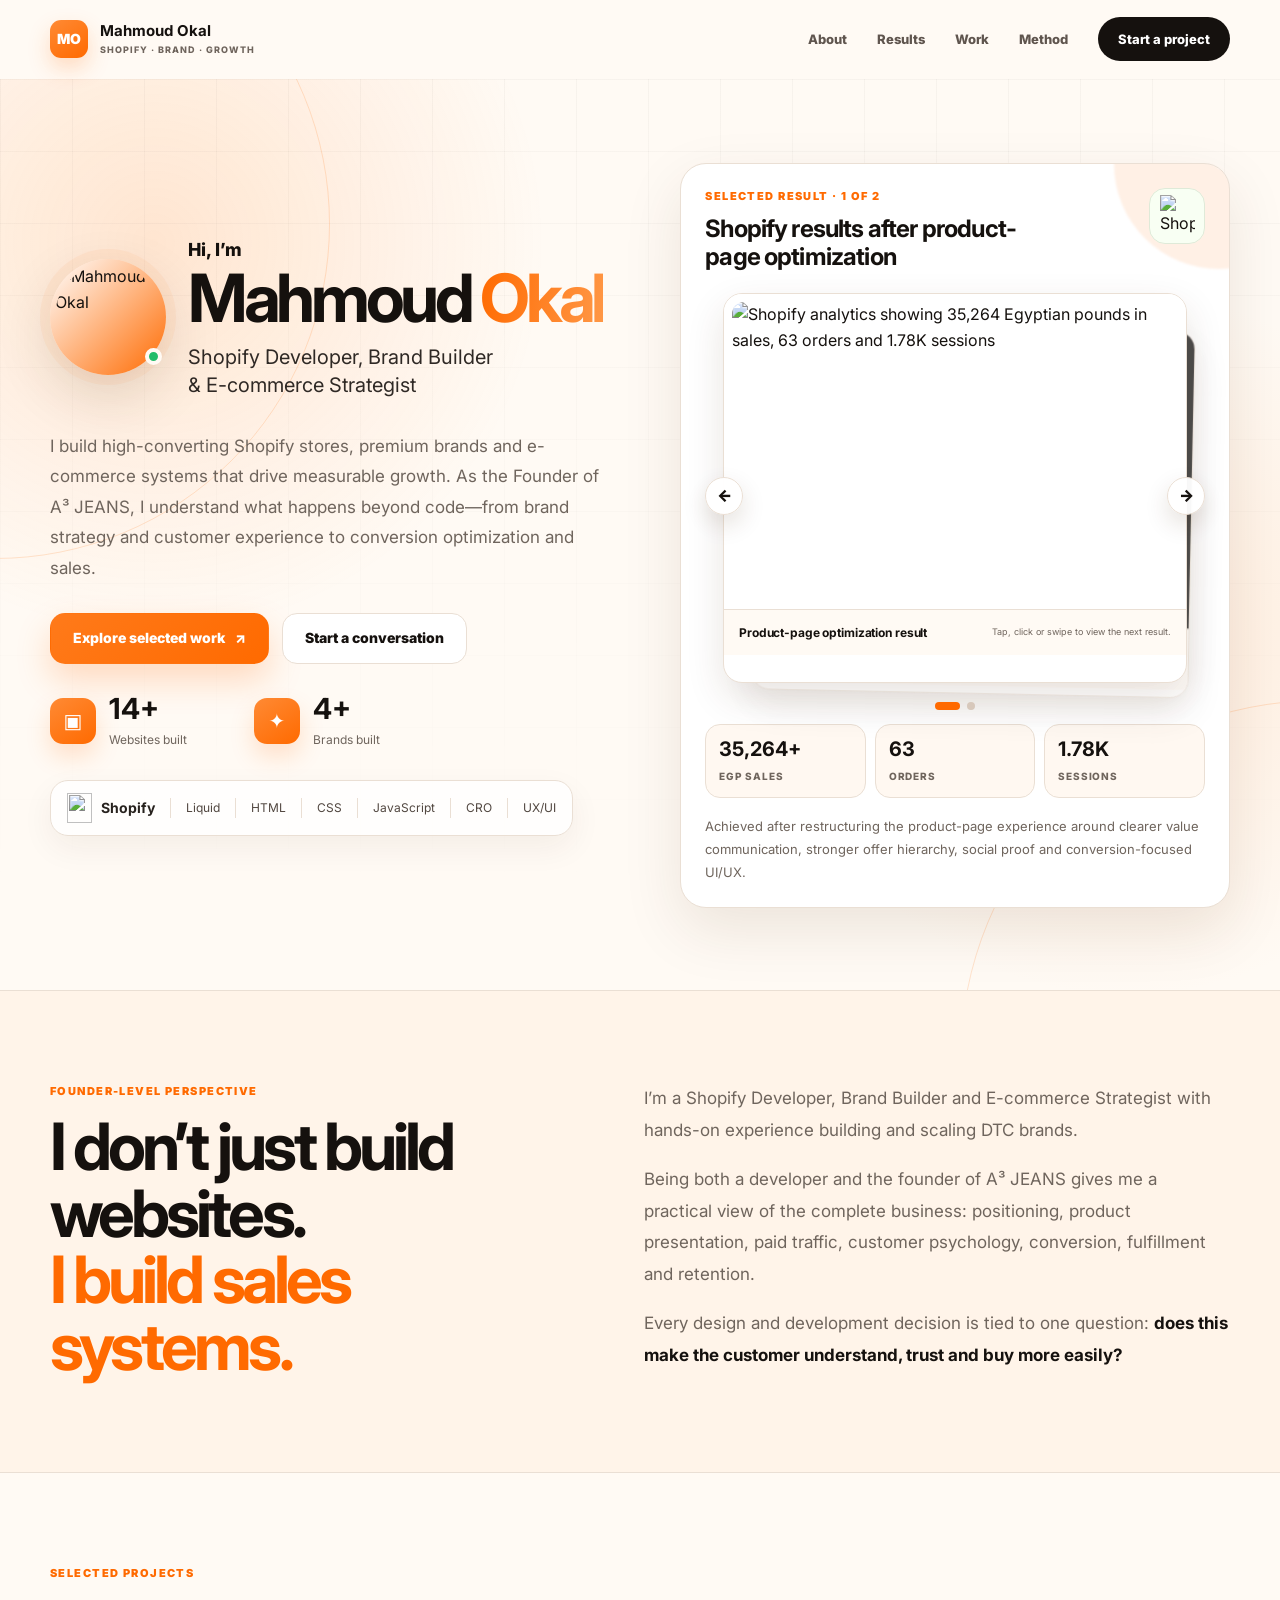
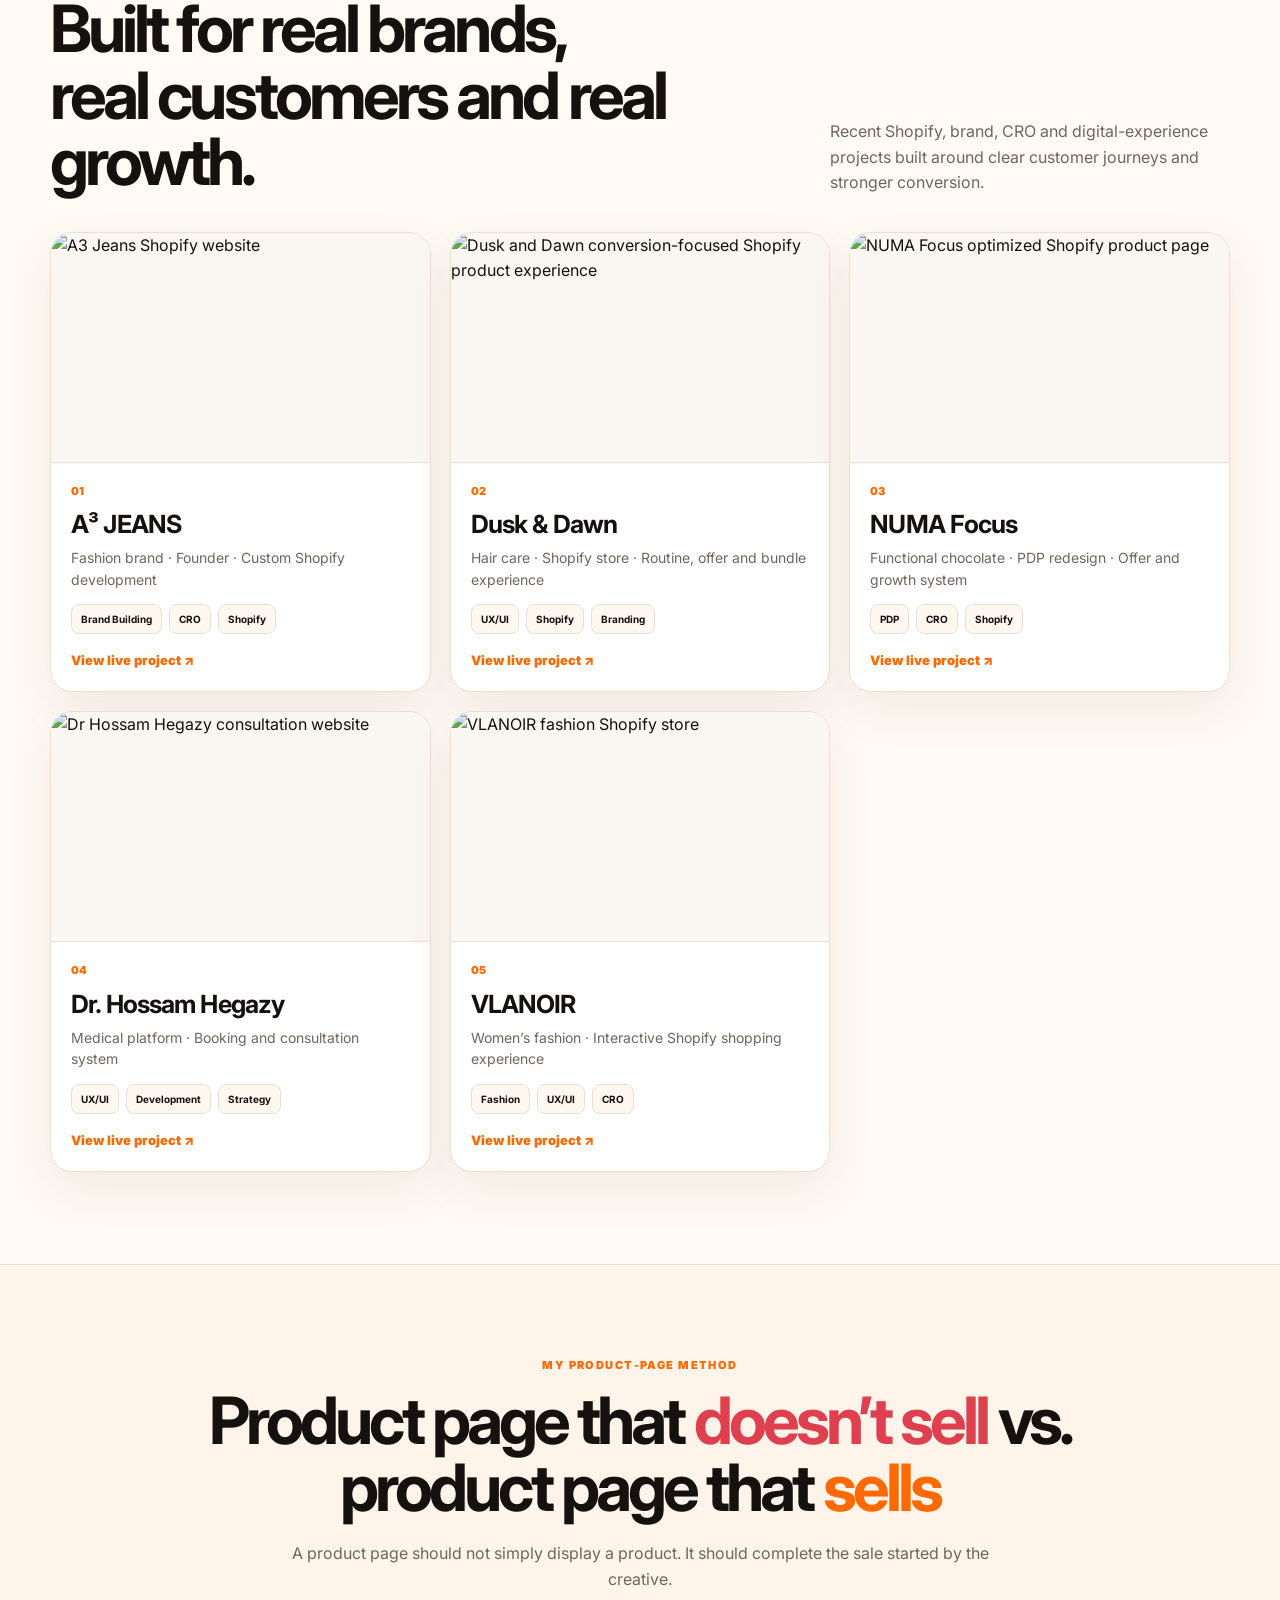
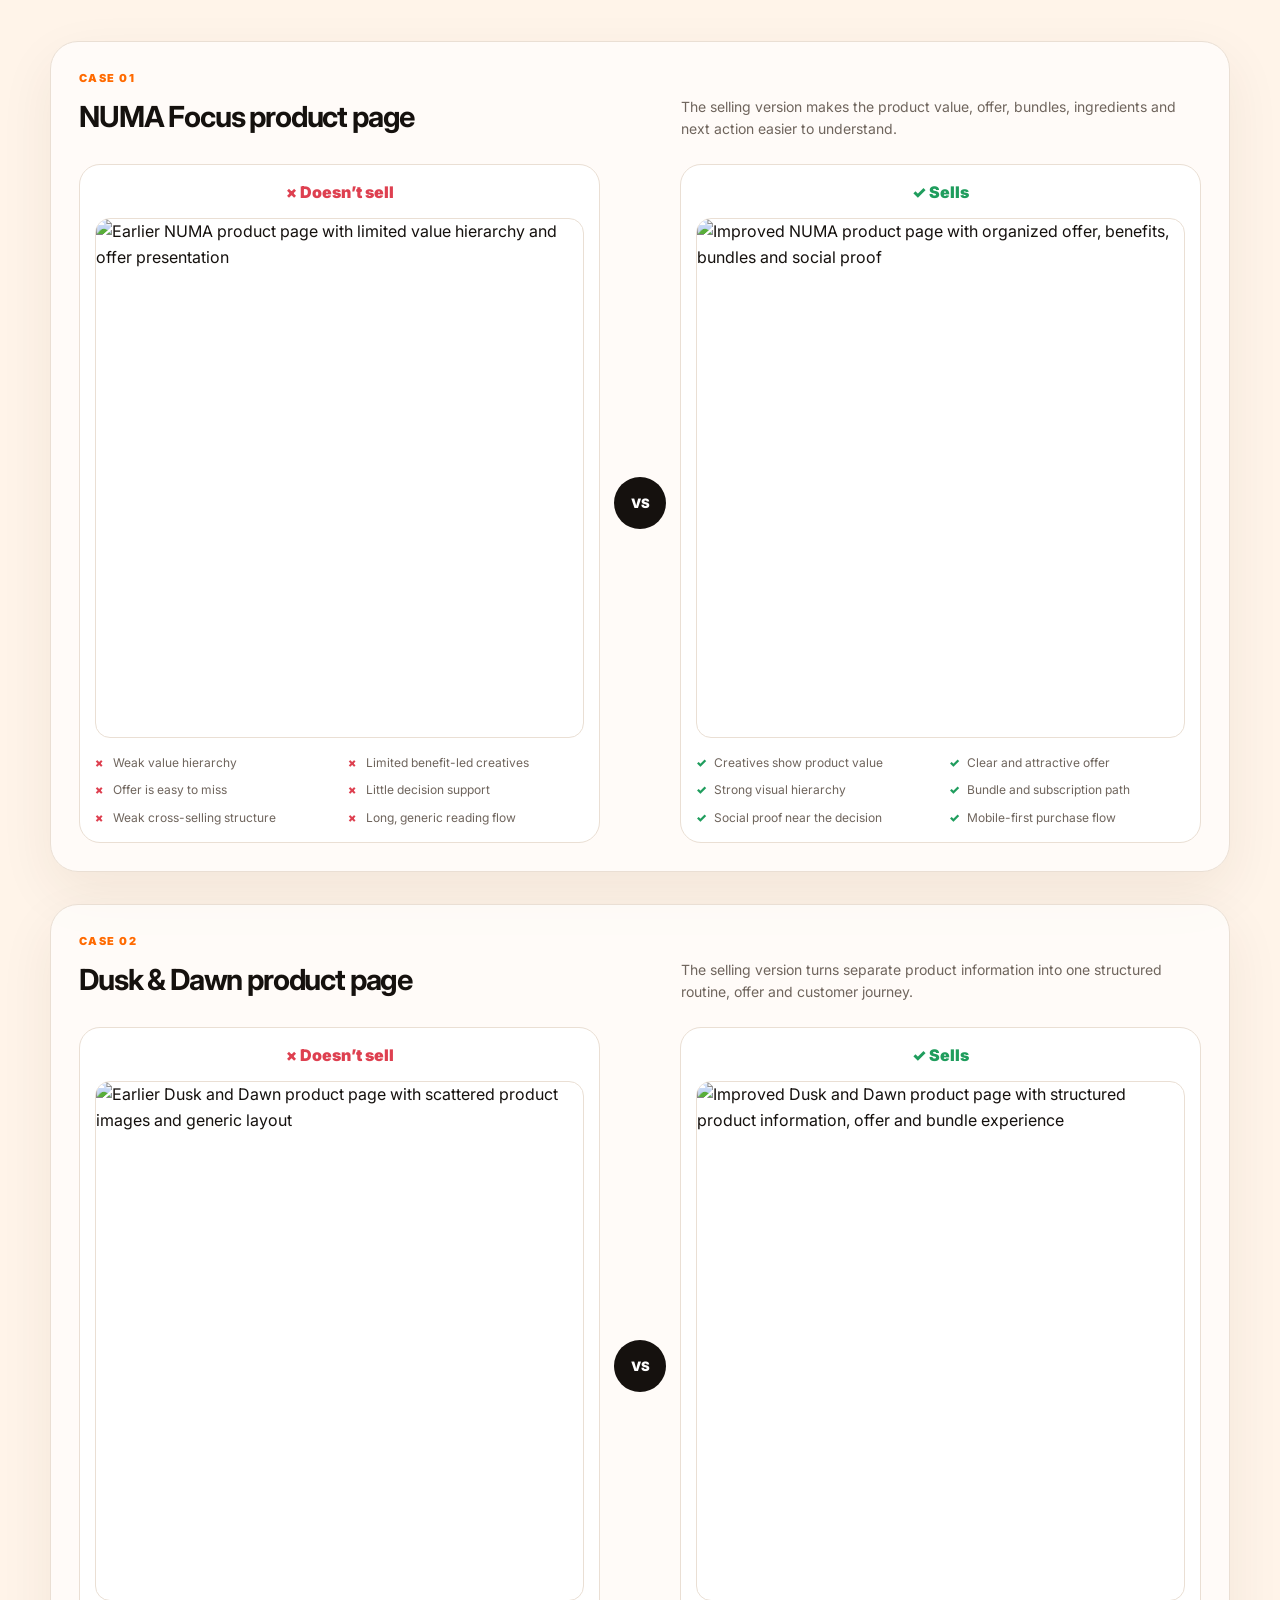
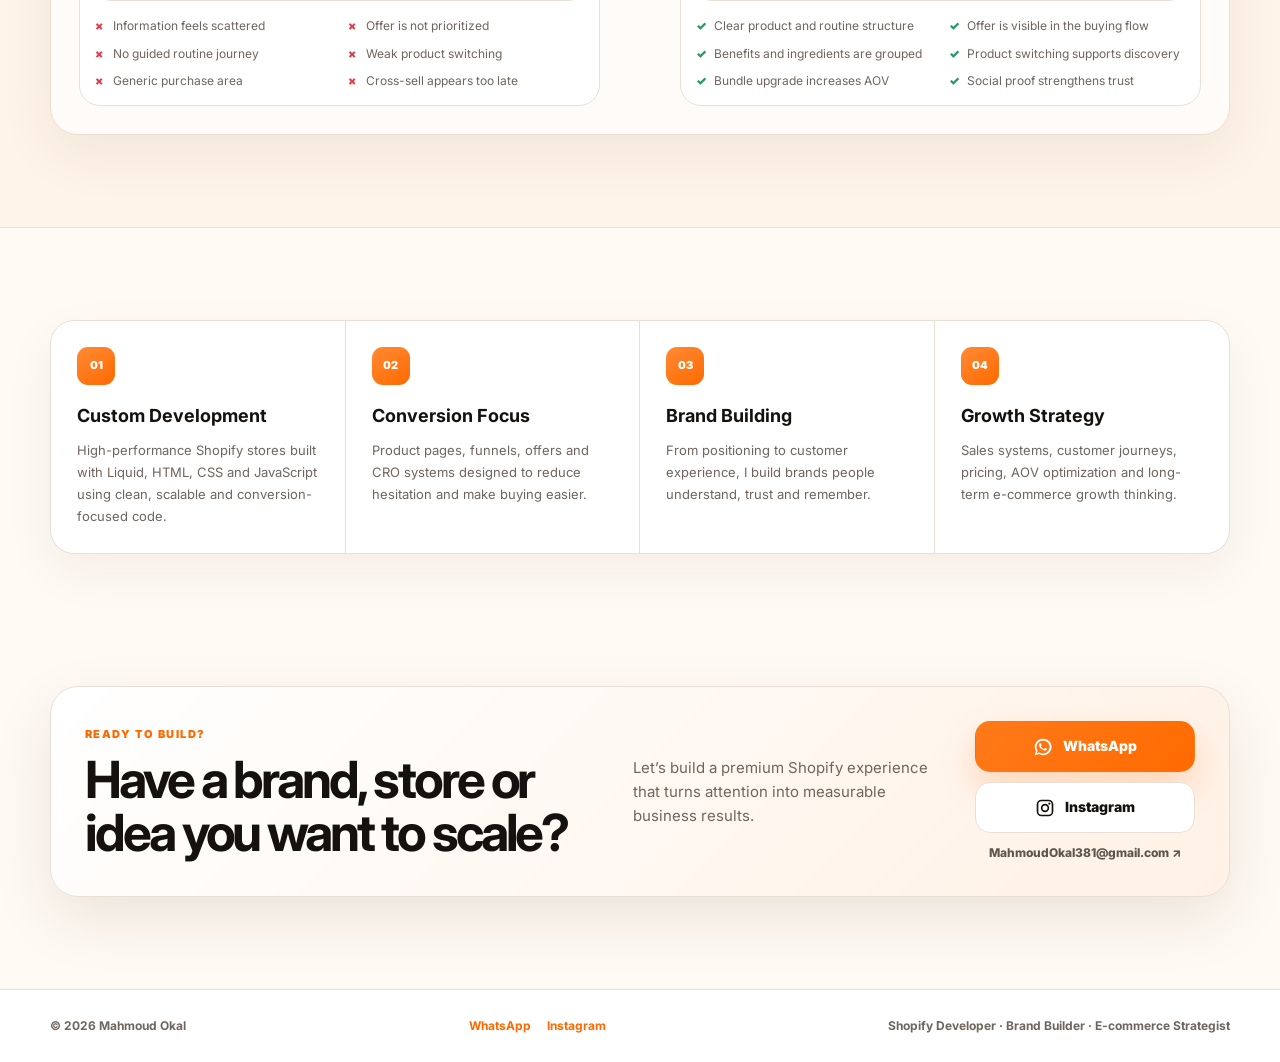
==== commit b3819e87: "Rename index 3.html to index.html" ====
--- a/index.html
+++ b/index.html
@@ -1,6 +1,7 @@
 <!DOCTYPE html>
 <html lang="en">
 <head>
+<meta name="referrer" content="no-referrer" />
   <meta charset="UTF-8" />
   <meta name="viewport" content="width=device-width, initial-scale=1, viewport-fit=cover" />
   <meta name="theme-color" content="#fffaf4" />
@@ -45,7 +46,7 @@
         <div class="hero-copy reveal">
           <div class="identity-row">
             <div class="portrait-ring">
-              <img src="mahmoud-okal.jpeg" alt="Mahmoud Okal" />
+              <img src="https://raw.githubusercontent.com/mahmoudokal1/portfolio/main/mahmoud-okal.jpeg?v=5" data-local-file="mahmoud-okal.jpeg" alt="Mahmoud Okal" />
               <span class="availability-dot" aria-hidden="true"></span>
             </div>
             <div class="identity-copy">
@@ -77,7 +78,7 @@
 
           <div class="skill-bar" aria-label="Skills">
             <a class="shopify-lockup" href="https://www.shopify.com" target="_blank" rel="noopener" aria-label="Shopify">
-              <img src="shopify-bag.svg" alt="" />
+              <img src="https://raw.githubusercontent.com/mahmoudokal1/portfolio/main/shopify-bag.svg?v=5" data-local-file="shopify-bag.svg" alt="" />
               <strong>Shopify</strong>
             </a>
             <i></i><span>Liquid</span><i></i><span>HTML</span><i></i><span>CSS</span><i></i><span>JavaScript</span><i></i><span>CRO</span><i></i><span>UX/UI</span>
@@ -91,7 +92,7 @@
               <h2>Shopify results after product-page optimization</h2>
             </div>
             <a class="shopify-result-logo" href="https://www.shopify.com" target="_blank" rel="noopener" aria-label="Shopify">
-              <img src="shopify-bag.svg" alt="Shopify" />
+              <img src="https://raw.githubusercontent.com/mahmoudokal1/portfolio/main/shopify-bag.svg?v=5" data-local-file="shopify-bag.svg" alt="Shopify" />
             </a>
           </div>
 
@@ -101,7 +102,7 @@
             <div class="result-stack">
               <article class="result-slide is-active" data-result-slide data-index="0" aria-label="Result one of two">
                 <div class="result-slide-image">
-                  <img src="shopify-results.jpeg" alt="Shopify analytics showing 35,264 Egyptian pounds in sales, 63 orders and 1.78K sessions" />
+                  <img src="https://raw.githubusercontent.com/mahmoudokal1/portfolio/main/shopify-results.jpeg?v=5" data-local-file="shopify-results.jpeg" alt="Shopify analytics showing 35,264 Egyptian pounds in sales, 63 orders and 1.78K sessions" />
                 </div>
                 <div class="result-slide-caption">
                   <strong>Product-page optimization result</strong>
@@ -111,7 +112,7 @@
 
               <article class="result-slide is-next" data-result-slide data-index="1" aria-label="Result two of two">
                 <div class="result-slide-image result-slide-image-dark">
-                  <img src="shopify-results-two-weeks.jpeg" alt="Shopify analytics showing 29,024 Egyptian pounds in sales, 16 orders and a 2.5 percent conversion rate" />
+                  <img src="https://raw.githubusercontent.com/mahmoudokal1/portfolio/main/shopify-results-two-weeks.jpeg?v=5" data-local-file="shopify-results-two-weeks.jpeg" alt="Shopify analytics showing 29,024 Egyptian pounds in sales, 16 orders and a 2.5 percent conversion rate" />
                 </div>
                 <div class="result-slide-caption">
                   <strong>Two-week result after optimization</strong>
@@ -166,7 +167,7 @@
         <div class="project-grid" aria-label="Selected projects">
           <article class="project-card reveal">
             <a href="https://a3jeans.com" target="_blank" rel="noopener" class="project-media">
-              <img src="a3-jeans.jpeg" alt="A3 Jeans Shopify website" />
+              <img src="https://raw.githubusercontent.com/mahmoudokal1/portfolio/main/a3-jeans.jpeg?v=5" data-local-file="a3-jeans.jpeg" alt="A3 Jeans Shopify website" />
             </a>
             <div class="project-body">
               <span class="project-index">01</span>
@@ -179,7 +180,7 @@
 
           <article class="project-card reveal">
             <a href="https://duskanddawn.com.eg" target="_blank" rel="noopener" class="project-media">
-              <img src="dusk-after.jpeg" alt="Dusk and Dawn conversion-focused Shopify product experience" />
+              <img src="https://raw.githubusercontent.com/mahmoudokal1/portfolio/main/dusk-after.jpeg?v=5" data-local-file="dusk-after.jpeg" alt="Dusk and Dawn conversion-focused Shopify product experience" />
             </a>
             <div class="project-body">
               <span class="project-index">02</span>
@@ -192,7 +193,7 @@
 
           <article class="project-card reveal">
             <a href="https://numahealthcare.com" target="_blank" rel="noopener" class="project-media">
-              <img src="numa-after.jpeg" alt="NUMA Focus optimized Shopify product page" />
+              <img src="https://raw.githubusercontent.com/mahmoudokal1/portfolio/main/numa-after.jpeg?v=5" data-local-file="numa-after.jpeg" alt="NUMA Focus optimized Shopify product page" />
             </a>
             <div class="project-body">
               <span class="project-index">03</span>
@@ -205,7 +206,7 @@
 
           <article class="project-card reveal">
             <a href="https://dr-hegazy-berlin.com" target="_blank" rel="noopener" class="project-media">
-              <img src="dr-hegazy.jpeg" alt="Dr Hossam Hegazy consultation website" />
+              <img src="https://raw.githubusercontent.com/mahmoudokal1/portfolio/main/dr-hegazy.jpeg?v=5" data-local-file="dr-hegazy.jpeg" alt="Dr Hossam Hegazy consultation website" />
             </a>
             <div class="project-body">
               <span class="project-index">04</span>
@@ -218,7 +219,7 @@
 
           <article class="project-card reveal">
             <a href="https://vlanoir.com" target="_blank" rel="noopener" class="project-media">
-              <img src="vlanoir.jpeg" alt="VLANOIR fashion Shopify store" />
+              <img src="https://raw.githubusercontent.com/mahmoudokal1/portfolio/main/vlanoir.jpeg?v=5" data-local-file="vlanoir.jpeg" alt="VLANOIR fashion Shopify store" />
             </a>
             <div class="project-body">
               <span class="project-index">05</span>
@@ -249,7 +250,7 @@
           <div class="comparison-grid">
             <section class="compare-card compare-before">
               <div class="compare-label">× Doesn’t sell</div>
-              <div class="comparison-shot"><img src="numa-before.jpeg" alt="Earlier NUMA product page with limited value hierarchy and offer presentation" /></div>
+              <div class="comparison-shot"><img src="https://raw.githubusercontent.com/mahmoudokal1/portfolio/main/numa-before.jpeg?v=5" data-local-file="numa-before.jpeg" alt="Earlier NUMA product page with limited value hierarchy and offer presentation" /></div>
               <ul><li>Weak value hierarchy</li><li>Limited benefit-led creatives</li><li>Offer is easy to miss</li><li>Little decision support</li><li>Weak cross-selling structure</li><li>Long, generic reading flow</li></ul>
             </section>
 
@@ -257,7 +258,7 @@
 
             <section class="compare-card compare-after">
               <div class="compare-label">✓ Sells</div>
-              <div class="comparison-shot"><img src="numa-after.jpeg" alt="Improved NUMA product page with organized offer, benefits, bundles and social proof" /></div>
+              <div class="comparison-shot"><img src="https://raw.githubusercontent.com/mahmoudokal1/portfolio/main/numa-after.jpeg?v=5" data-local-file="numa-after.jpeg" alt="Improved NUMA product page with organized offer, benefits, bundles and social proof" /></div>
               <ul><li>Creatives show product value</li><li>Clear and attractive offer</li><li>Strong visual hierarchy</li><li>Bundle and subscription path</li><li>Social proof near the decision</li><li>Mobile-first purchase flow</li></ul>
             </section>
           </div>
@@ -272,7 +273,7 @@
           <div class="comparison-grid">
             <section class="compare-card compare-before">
               <div class="compare-label">× Doesn’t sell</div>
-              <div class="comparison-shot"><img src="dusk-before.jpeg" alt="Earlier Dusk and Dawn product page with scattered product images and generic layout" /></div>
+              <div class="comparison-shot"><img src="https://raw.githubusercontent.com/mahmoudokal1/portfolio/main/dusk-before.jpeg?v=5" data-local-file="dusk-before.jpeg" alt="Earlier Dusk and Dawn product page with scattered product images and generic layout" /></div>
               <ul><li>Information feels scattered</li><li>Offer is not prioritized</li><li>No guided routine journey</li><li>Weak product switching</li><li>Generic purchase area</li><li>Cross-sell appears too late</li></ul>
             </section>
 
@@ -280,7 +281,7 @@
 
             <section class="compare-card compare-after">
               <div class="compare-label">✓ Sells</div>
-              <div class="comparison-shot"><img src="dusk-after.jpeg" alt="Improved Dusk and Dawn product page with structured product information, offer and bundle experience" /></div>
+              <div class="comparison-shot"><img src="https://raw.githubusercontent.com/mahmoudokal1/portfolio/main/dusk-after.jpeg?v=5" data-local-file="dusk-after.jpeg" alt="Improved Dusk and Dawn product page with structured product information, offer and bundle experience" /></div>
               <ul><li>Clear product and routine structure</li><li>Offer is visible in the buying flow</li><li>Benefits and ingredients are grouped</li><li>Product switching supports discovery</li><li>Bundle upgrade increases AOV</li><li>Social proof strengthens trust</li></ul>
             </section>
           </div>
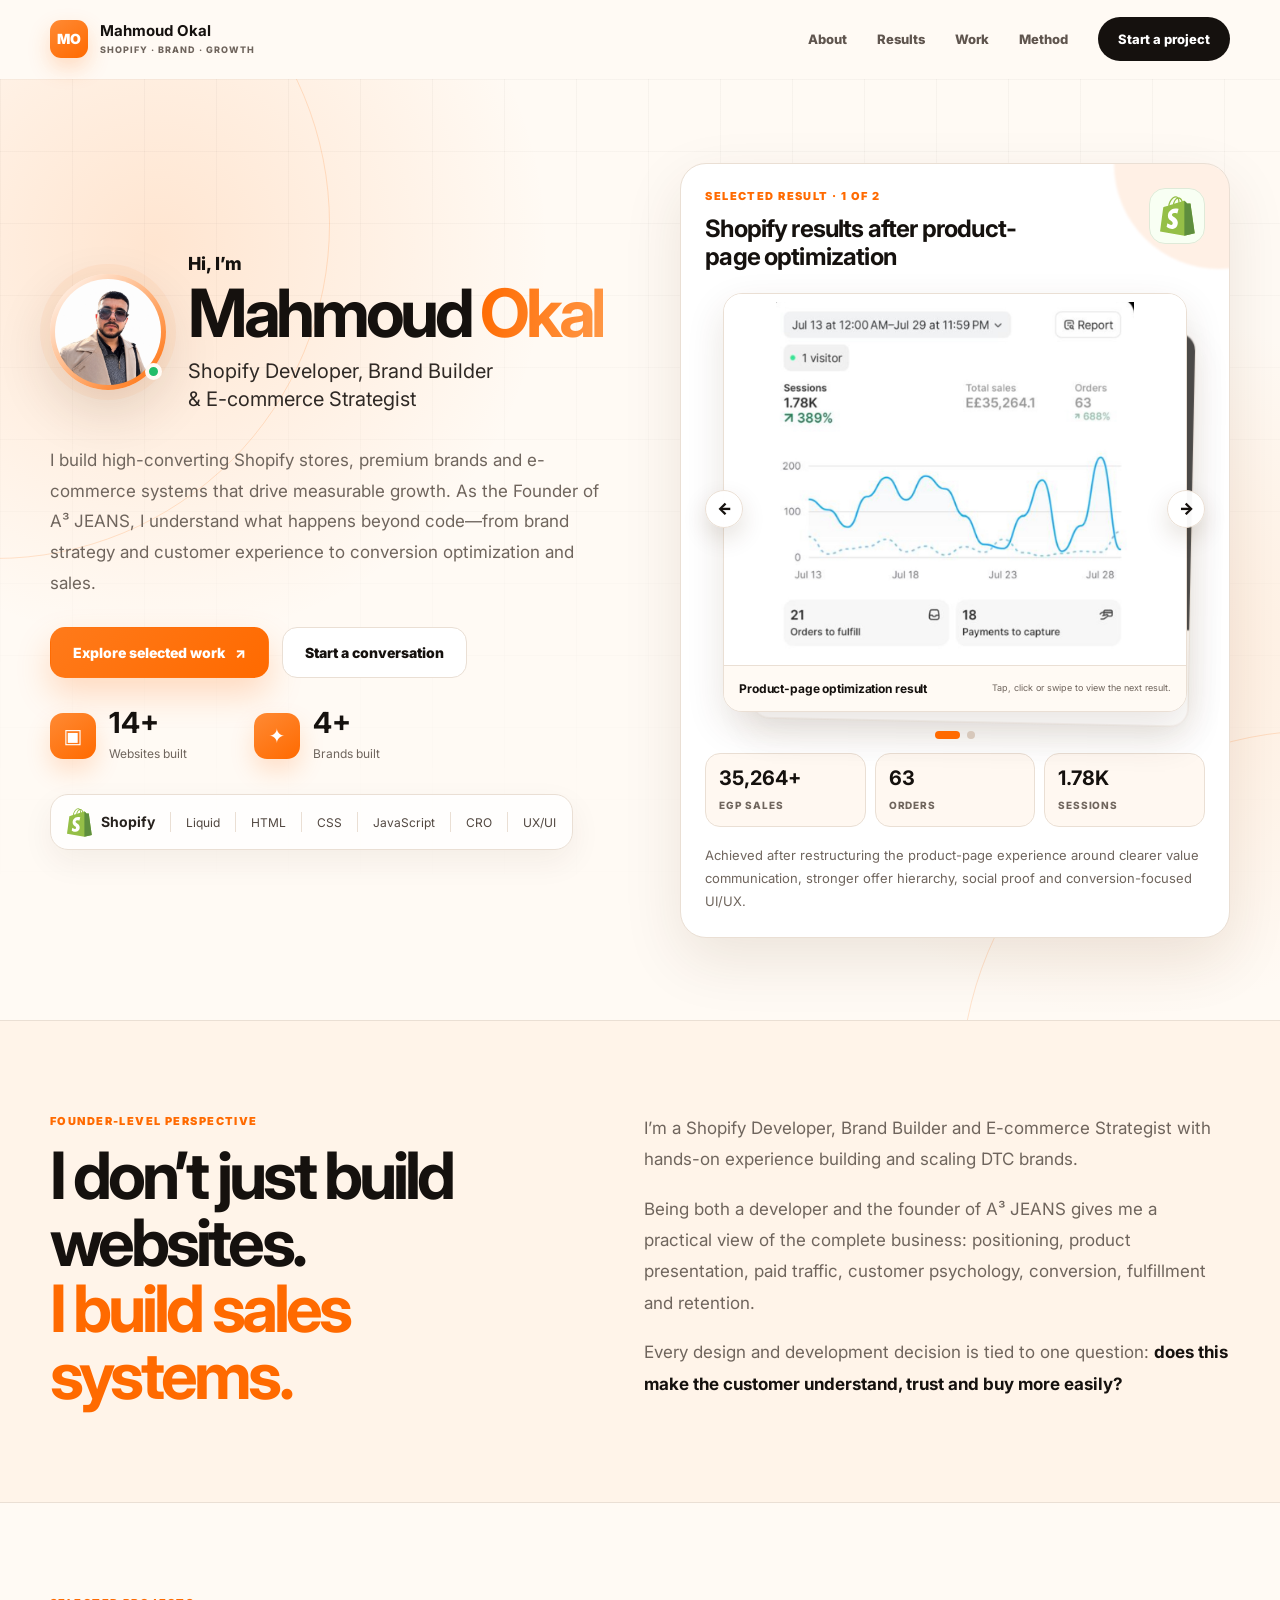
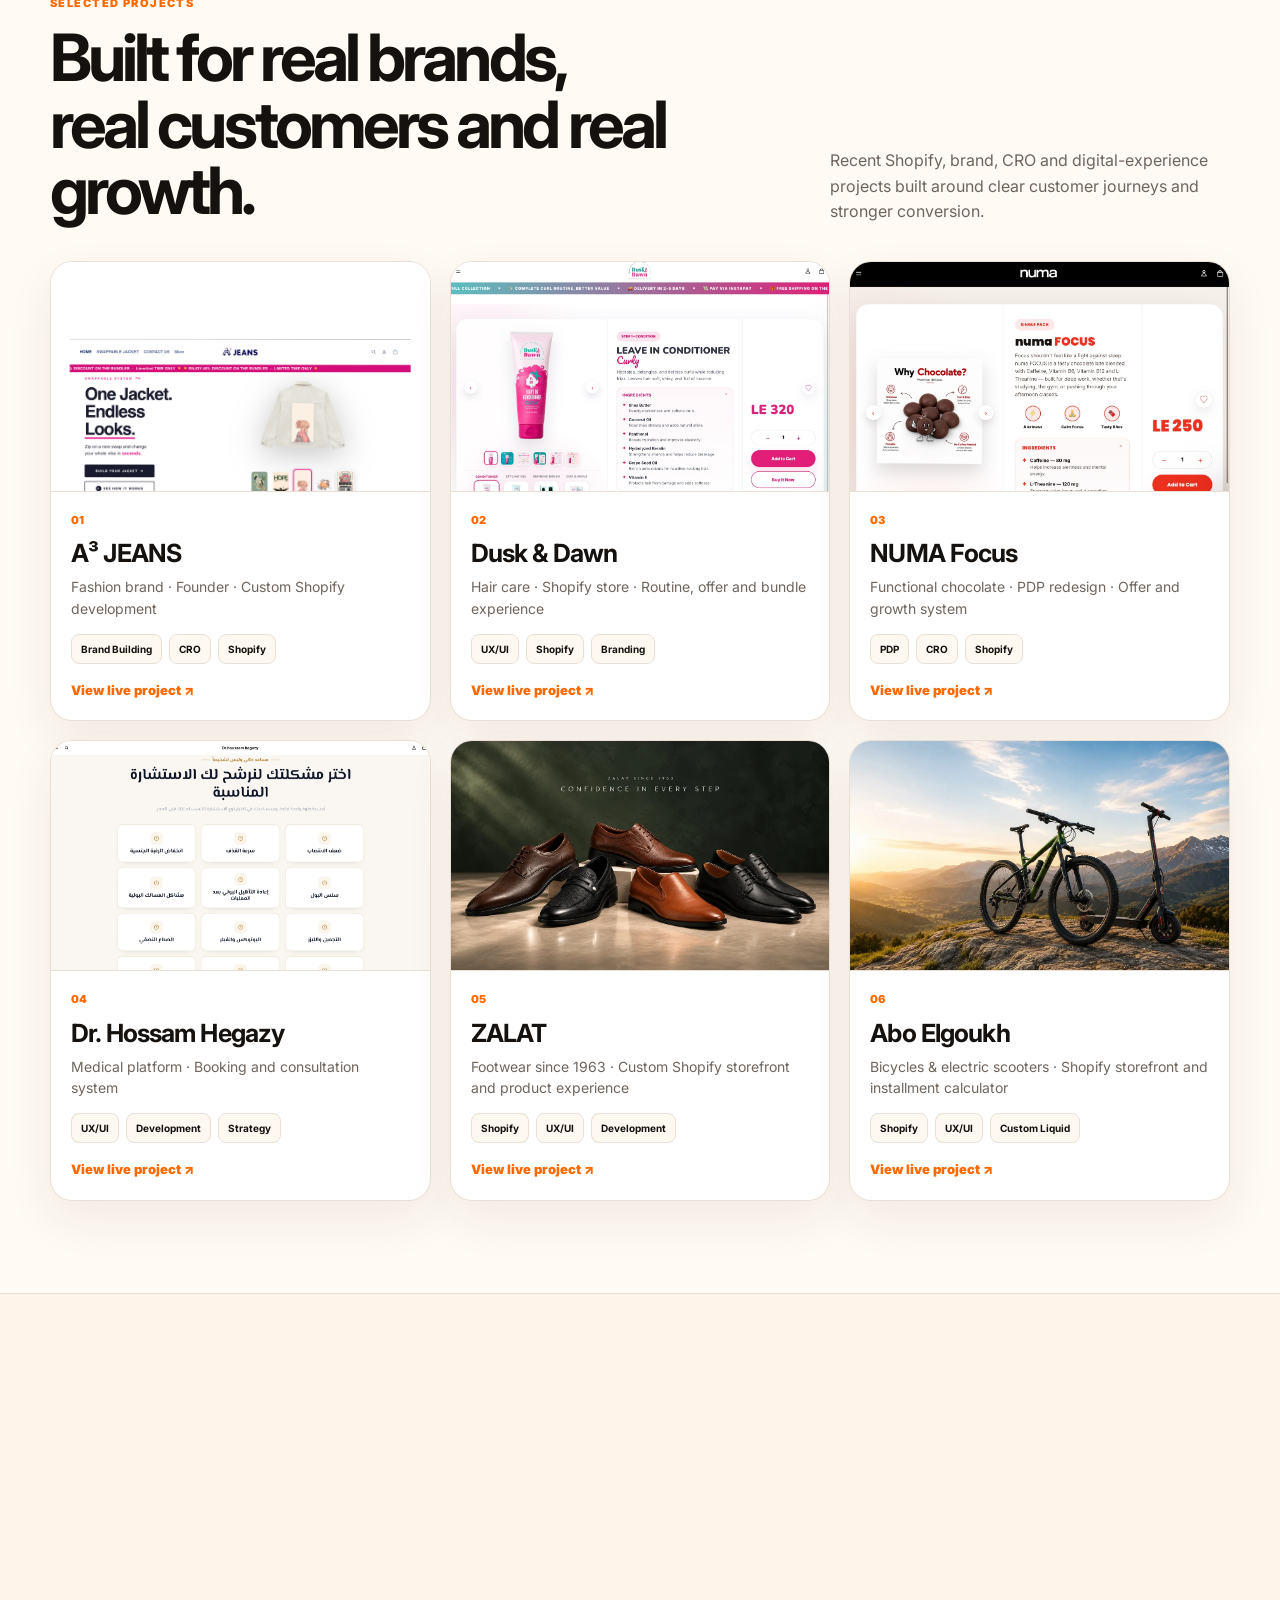
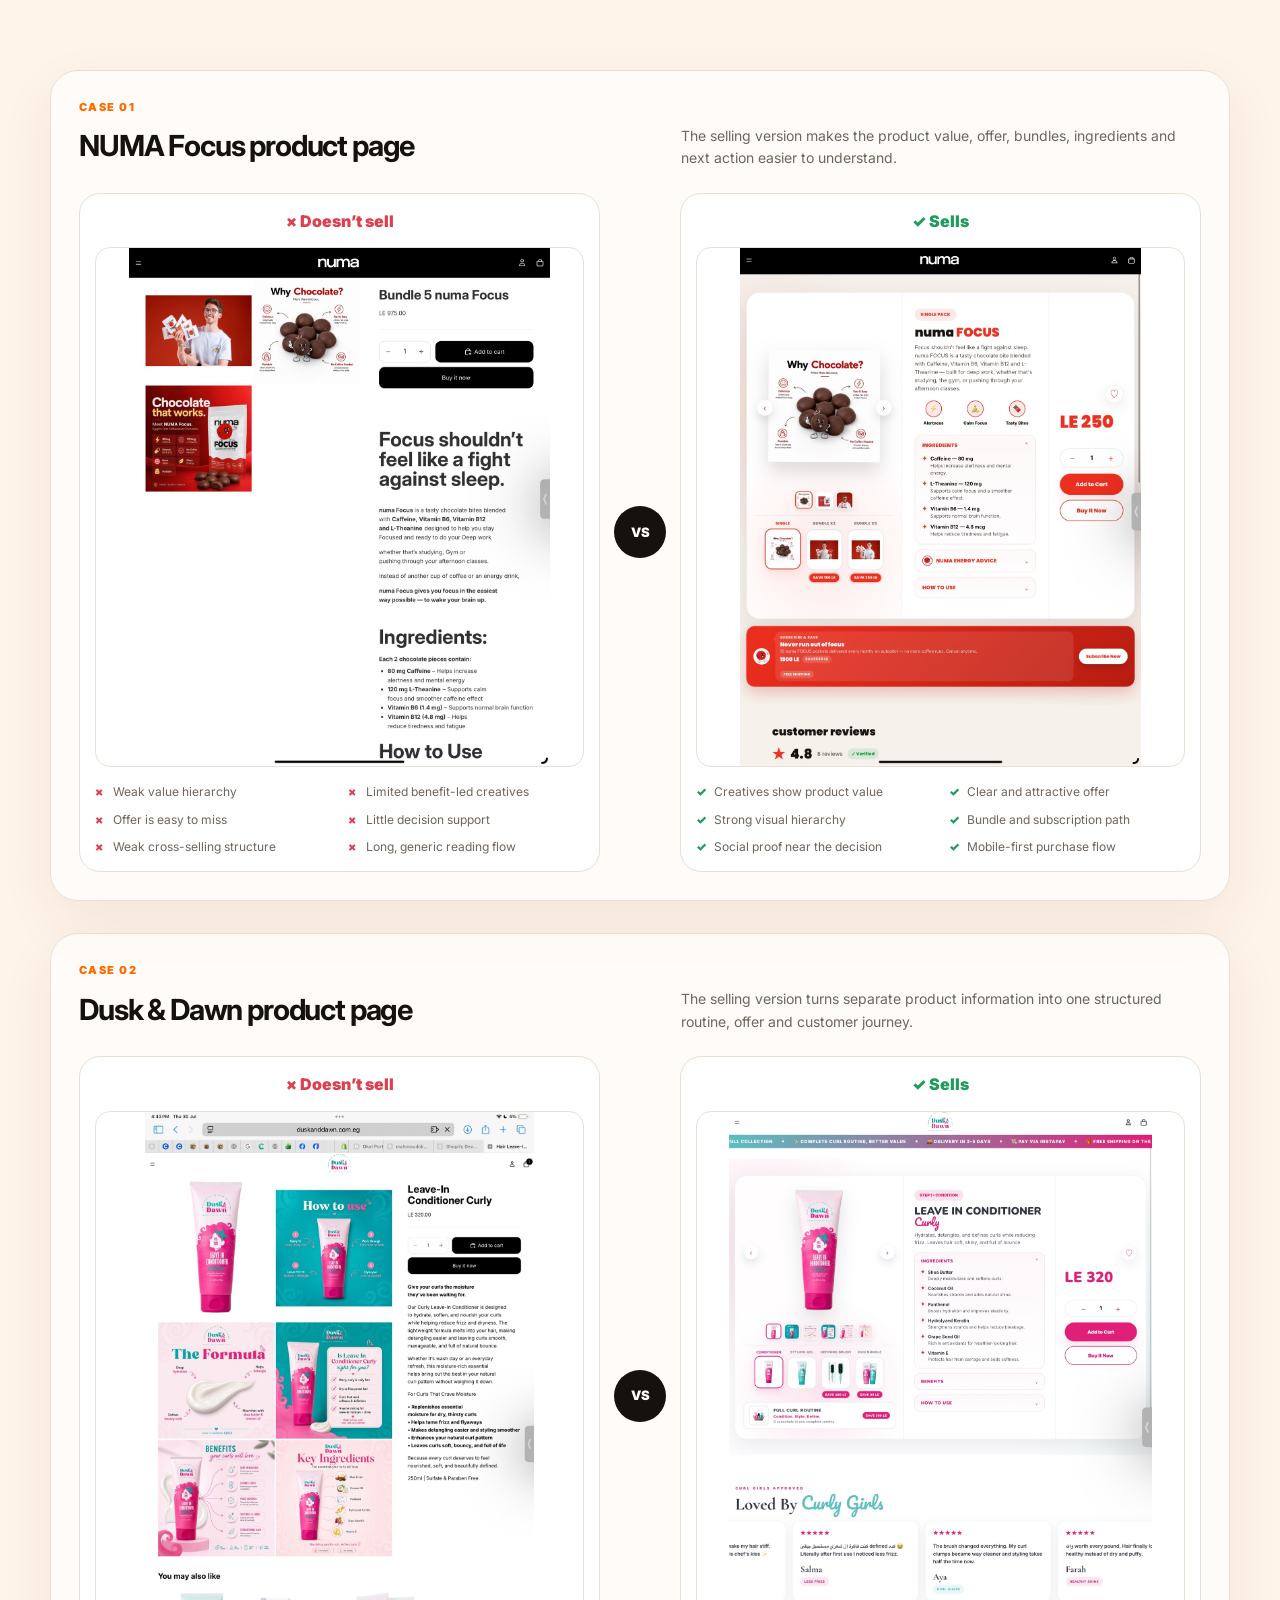
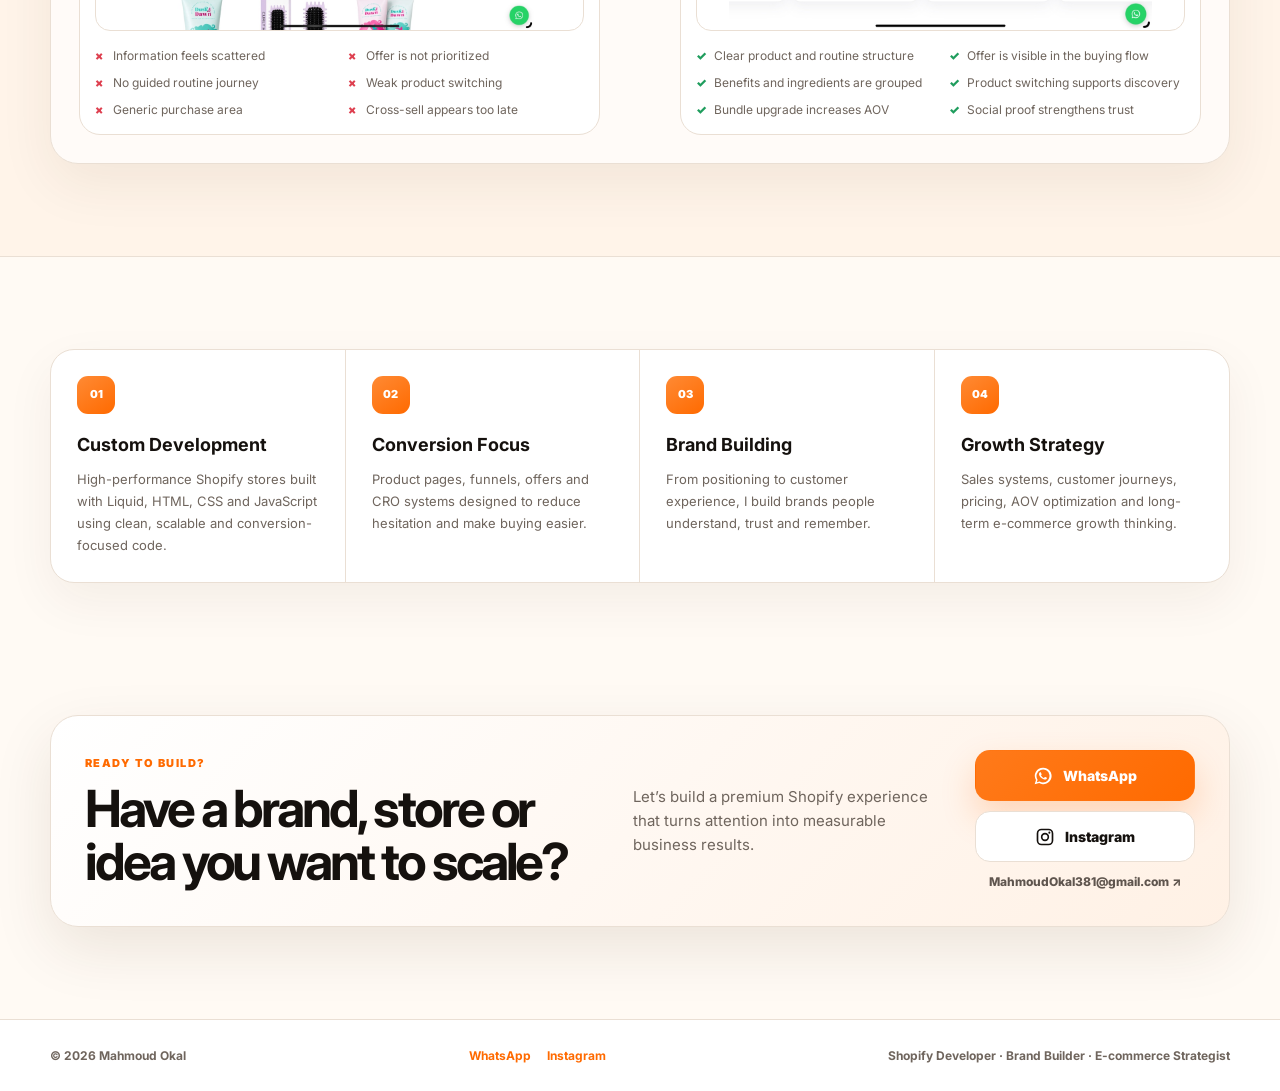
==== commit 2f328dba: "Add files via upload" ====
--- a/index.html
+++ b/index.html
@@ -46,7 +46,7 @@
         <div class="hero-copy reveal">
           <div class="identity-row">
             <div class="portrait-ring">
-              <img src="https://raw.githubusercontent.com/mahmoudokal1/portfolio/main/mahmoud-okal.jpeg?v=5" data-local-file="mahmoud-okal.jpeg" alt="Mahmoud Okal" />
+              <img src="mahmoud-okal.jpeg" alt="Mahmoud Okal" />
               <span class="availability-dot" aria-hidden="true"></span>
             </div>
             <div class="identity-copy">
@@ -78,7 +78,7 @@
 
           <div class="skill-bar" aria-label="Skills">
             <a class="shopify-lockup" href="https://www.shopify.com" target="_blank" rel="noopener" aria-label="Shopify">
-              <img src="https://raw.githubusercontent.com/mahmoudokal1/portfolio/main/shopify-bag.svg?v=5" data-local-file="shopify-bag.svg" alt="" />
+              <img src="shopify-bag.svg" alt="" />
               <strong>Shopify</strong>
             </a>
             <i></i><span>Liquid</span><i></i><span>HTML</span><i></i><span>CSS</span><i></i><span>JavaScript</span><i></i><span>CRO</span><i></i><span>UX/UI</span>
@@ -92,7 +92,7 @@
               <h2>Shopify results after product-page optimization</h2>
             </div>
             <a class="shopify-result-logo" href="https://www.shopify.com" target="_blank" rel="noopener" aria-label="Shopify">
-              <img src="https://raw.githubusercontent.com/mahmoudokal1/portfolio/main/shopify-bag.svg?v=5" data-local-file="shopify-bag.svg" alt="Shopify" />
+              <img src="shopify-bag.svg" alt="Shopify" />
             </a>
           </div>
 
@@ -102,7 +102,7 @@
             <div class="result-stack">
               <article class="result-slide is-active" data-result-slide data-index="0" aria-label="Result one of two">
                 <div class="result-slide-image">
-                  <img src="https://raw.githubusercontent.com/mahmoudokal1/portfolio/main/shopify-results.jpeg?v=5" data-local-file="shopify-results.jpeg" alt="Shopify analytics showing 35,264 Egyptian pounds in sales, 63 orders and 1.78K sessions" />
+                  <img src="shopify-results.jpeg" alt="Shopify analytics showing 35,264 Egyptian pounds in sales, 63 orders and 1.78K sessions" />
                 </div>
                 <div class="result-slide-caption">
                   <strong>Product-page optimization result</strong>
@@ -112,7 +112,7 @@
 
               <article class="result-slide is-next" data-result-slide data-index="1" aria-label="Result two of two">
                 <div class="result-slide-image result-slide-image-dark">
-                  <img src="https://raw.githubusercontent.com/mahmoudokal1/portfolio/main/shopify-results-two-weeks.jpeg?v=5" data-local-file="shopify-results-two-weeks.jpeg" alt="Shopify analytics showing 29,024 Egyptian pounds in sales, 16 orders and a 2.5 percent conversion rate" />
+                  <img src="shopify-results-two-weeks.jpeg" alt="Shopify analytics showing 29,024 Egyptian pounds in sales, 16 orders and a 2.5 percent conversion rate" />
                 </div>
                 <div class="result-slide-caption">
                   <strong>Two-week result after optimization</strong>
@@ -167,7 +167,7 @@
         <div class="project-grid" aria-label="Selected projects">
           <article class="project-card reveal">
             <a href="https://a3jeans.com" target="_blank" rel="noopener" class="project-media">
-              <img src="https://raw.githubusercontent.com/mahmoudokal1/portfolio/main/a3-jeans.jpeg?v=5" data-local-file="a3-jeans.jpeg" alt="A3 Jeans Shopify website" />
+              <img src="a3-jeans.jpeg" alt="A3 Jeans Shopify website" />
             </a>
             <div class="project-body">
               <span class="project-index">01</span>
@@ -180,7 +180,7 @@
 
           <article class="project-card reveal">
             <a href="https://duskanddawn.com.eg" target="_blank" rel="noopener" class="project-media">
-              <img src="https://raw.githubusercontent.com/mahmoudokal1/portfolio/main/dusk-after.jpeg?v=5" data-local-file="dusk-after.jpeg" alt="Dusk and Dawn conversion-focused Shopify product experience" />
+              <img src="dusk-after.jpeg" alt="Dusk and Dawn conversion-focused Shopify product experience" />
             </a>
             <div class="project-body">
               <span class="project-index">02</span>
@@ -193,7 +193,7 @@
 
           <article class="project-card reveal">
             <a href="https://numahealthcare.com" target="_blank" rel="noopener" class="project-media">
-              <img src="https://raw.githubusercontent.com/mahmoudokal1/portfolio/main/numa-after.jpeg?v=5" data-local-file="numa-after.jpeg" alt="NUMA Focus optimized Shopify product page" />
+              <img src="numa-after.jpeg" alt="NUMA Focus optimized Shopify product page" />
             </a>
             <div class="project-body">
               <span class="project-index">03</span>
@@ -206,7 +206,7 @@
 
           <article class="project-card reveal">
             <a href="https://dr-hegazy-berlin.com" target="_blank" rel="noopener" class="project-media">
-              <img src="https://raw.githubusercontent.com/mahmoudokal1/portfolio/main/dr-hegazy.jpeg?v=5" data-local-file="dr-hegazy.jpeg" alt="Dr Hossam Hegazy consultation website" />
+              <img src="dr-hegazy.jpeg" alt="Dr Hossam Hegazy consultation website" />
             </a>
             <div class="project-body">
               <span class="project-index">04</span>
@@ -218,15 +218,28 @@
           </article>
 
           <article class="project-card reveal">
-            <a href="https://vlanoir.com" target="_blank" rel="noopener" class="project-media">
-              <img src="https://raw.githubusercontent.com/mahmoudokal1/portfolio/main/vlanoir.jpeg?v=5" data-local-file="vlanoir.jpeg" alt="VLANOIR fashion Shopify store" />
+            <a href="https://zalateg.myshopify.com" target="_blank" rel="noopener" class="project-media">
+              <img src="zalat.webp" alt="ZALAT Shopify website" loading="lazy" />
             </a>
             <div class="project-body">
               <span class="project-index">05</span>
-              <h3>VLANOIR</h3>
-              <p>Women’s fashion · Interactive Shopify shopping experience</p>
-              <div class="tags"><span>Fashion</span><span>UX/UI</span><span>CRO</span></div>
-              <a href="https://vlanoir.com" target="_blank" rel="noopener">View live project ↗</a>
+              <h3>ZALAT</h3>
+              <p>Footwear since 1963 · Custom Shopify storefront and product experience</p>
+              <div class="tags"><span>Shopify</span><span>UX/UI</span><span>Development</span></div>
+              <a href="https://zalateg.myshopify.com" target="_blank" rel="noopener">View live project ↗</a>
+            </div>
+          </article>
+
+          <article class="project-card reveal">
+            <a href="https://aboelgoukh.com.eg/" target="_blank" rel="noopener" class="project-media">
+              <img src="abo-elgoukh.webp" alt="Abo Elgoukh Shopify website" loading="lazy" />
+            </a>
+            <div class="project-body">
+              <span class="project-index">06</span>
+              <h3>Abo Elgoukh</h3>
+              <p>Bicycles & electric scooters · Shopify storefront and installment calculator</p>
+              <div class="tags"><span>Shopify</span><span>UX/UI</span><span>Custom Liquid</span></div>
+              <a href="https://aboelgoukh.com.eg/" target="_blank" rel="noopener">View live project ↗</a>
             </div>
           </article>
         </div>
@@ -250,7 +263,7 @@
           <div class="comparison-grid">
             <section class="compare-card compare-before">
               <div class="compare-label">× Doesn’t sell</div>
-              <div class="comparison-shot"><img src="https://raw.githubusercontent.com/mahmoudokal1/portfolio/main/numa-before.jpeg?v=5" data-local-file="numa-before.jpeg" alt="Earlier NUMA product page with limited value hierarchy and offer presentation" /></div>
+              <div class="comparison-shot"><img src="numa-before.jpeg" alt="Earlier NUMA product page with limited value hierarchy and offer presentation" /></div>
               <ul><li>Weak value hierarchy</li><li>Limited benefit-led creatives</li><li>Offer is easy to miss</li><li>Little decision support</li><li>Weak cross-selling structure</li><li>Long, generic reading flow</li></ul>
             </section>
 
@@ -258,7 +271,7 @@
 
             <section class="compare-card compare-after">
               <div class="compare-label">✓ Sells</div>
-              <div class="comparison-shot"><img src="https://raw.githubusercontent.com/mahmoudokal1/portfolio/main/numa-after.jpeg?v=5" data-local-file="numa-after.jpeg" alt="Improved NUMA product page with organized offer, benefits, bundles and social proof" /></div>
+              <div class="comparison-shot"><img src="numa-after.jpeg" alt="Improved NUMA product page with organized offer, benefits, bundles and social proof" /></div>
               <ul><li>Creatives show product value</li><li>Clear and attractive offer</li><li>Strong visual hierarchy</li><li>Bundle and subscription path</li><li>Social proof near the decision</li><li>Mobile-first purchase flow</li></ul>
             </section>
           </div>
@@ -273,7 +286,7 @@
           <div class="comparison-grid">
             <section class="compare-card compare-before">
               <div class="compare-label">× Doesn’t sell</div>
-              <div class="comparison-shot"><img src="https://raw.githubusercontent.com/mahmoudokal1/portfolio/main/dusk-before.jpeg?v=5" data-local-file="dusk-before.jpeg" alt="Earlier Dusk and Dawn product page with scattered product images and generic layout" /></div>
+              <div class="comparison-shot"><img src="dusk-before.jpeg" alt="Earlier Dusk and Dawn product page with scattered product images and generic layout" /></div>
               <ul><li>Information feels scattered</li><li>Offer is not prioritized</li><li>No guided routine journey</li><li>Weak product switching</li><li>Generic purchase area</li><li>Cross-sell appears too late</li></ul>
             </section>
 
@@ -281,7 +294,7 @@
 
             <section class="compare-card compare-after">
               <div class="compare-label">✓ Sells</div>
-              <div class="comparison-shot"><img src="https://raw.githubusercontent.com/mahmoudokal1/portfolio/main/dusk-after.jpeg?v=5" data-local-file="dusk-after.jpeg" alt="Improved Dusk and Dawn product page with structured product information, offer and bundle experience" /></div>
+              <div class="comparison-shot"><img src="dusk-after.jpeg" alt="Improved Dusk and Dawn product page with structured product information, offer and bundle experience" /></div>
               <ul><li>Clear product and routine structure</li><li>Offer is visible in the buying flow</li><li>Benefits and ingredients are grouped</li><li>Product switching supports discovery</li><li>Bundle upgrade increases AOV</li><li>Social proof strengthens trust</li></ul>
             </section>
           </div>
--- a/style.css
+++ b/style.css
@@ -43,13 +43,15 @@
 .hero-orb{position:absolute;border:1px solid rgba(255,106,0,.17);border-radius:50%;pointer-events:none}
 .hero-orb-one{width:670px;height:670px;left:-340px;top:-190px}
 .hero-orb-two{width:720px;height:720px;right:-400px;bottom:-430px}
+.hero-grid > *{min-width:0}
+.identity-copy{min-width:0}
 .hero-grid{position:relative;display:grid;grid-template-columns:minmax(0,1.02fr) minmax(430px,.98fr);gap:58px;align-items:center}
 .identity-row{display:flex;align-items:center;gap:22px}
 .portrait-ring{position:relative;width:116px;height:116px;flex:0 0 116px;padding:5px;border-radius:50%;background:linear-gradient(135deg,#fff,var(--orange));box-shadow:0 0 0 10px rgba(255,106,0,.055),0 20px 55px rgba(71,39,14,.16)}
 .portrait-ring img{width:100%;height:100%;border-radius:50%;object-fit:cover;object-position:center 22%}
 .availability-dot{position:absolute;width:17px;height:17px;border-radius:50%;background:#22bd69;border:4px solid var(--bg);right:4px;bottom:10px}
 .hello{font-size:18px;font-weight:800}
-.hero h1{font-size:clamp(52px,5.2vw,79px);letter-spacing:-.065em;line-height:.92;margin:4px 0 13px;white-space:nowrap}
+.hero h1{font-size:clamp(52px,5.2vw,79px);letter-spacing:-.065em;line-height:.92;margin:4px 0 13px;white-space:normal;overflow-wrap:break-word}
 .hero h1 span{background:linear-gradient(100deg,var(--orange),#ff9847);-webkit-background-clip:text;background-clip:text;color:transparent}
 .role{font-size:20px;line-height:1.4;color:#2f2925}
 .hero-intro{max-width:650px;margin-top:32px;color:var(--muted);font-size:17px;line-height:1.8}
@@ -63,7 +65,7 @@
 .achievement-icon{width:46px;height:46px;flex:0 0 46px;border-radius:13px;display:grid;place-items:center;background:linear-gradient(145deg,var(--orange-2),var(--orange));color:#fff;font-size:20px;box-shadow:0 12px 24px rgba(255,106,0,.18)}
 .achievement-grid strong{display:block;font-size:29px;line-height:1}
 .achievement-grid small{display:block;margin-top:7px;color:var(--muted);font-size:12px}
-.skill-bar{display:flex;align-items:center;gap:15px;max-width:max-content;margin-top:31px;padding:12px 16px;border:1px solid var(--line);border-radius:18px;background:rgba(255,255,255,.8);box-shadow:0 12px 32px rgba(72,39,14,.06);white-space:nowrap;font-size:12px;color:#514740;overflow-x:auto;scrollbar-width:none}
+.skill-bar{display:flex;align-items:center;gap:15px;width:fit-content;max-width:100%;margin-top:31px;padding:12px 16px;border:1px solid var(--line);border-radius:18px;background:rgba(255,255,255,.8);box-shadow:0 12px 32px rgba(72,39,14,.06);white-space:nowrap;font-size:12px;color:#514740;overflow-x:auto;scrollbar-width:none}
 .skill-bar::-webkit-scrollbar{display:none}
 .skill-bar i{width:1px;height:20px;background:var(--line);flex:0 0 1px}
 .shopify-lockup{display:flex;align-items:center;gap:9px;min-width:max-content}
@@ -168,7 +170,7 @@
 .contact-card>p{color:var(--muted);font-size:15px}
 .contact-actions{display:flex;flex-direction:column;align-items:stretch;gap:10px;min-width:220px}
 .social-btn svg{width:20px;height:20px;fill:currentColor}
-.text-link{color:#5f554e;font-size:12px;font-weight:800;text-align:center}
+.text-link{overflow-wrap:anywhere;min-width:0;color:#5f554e;font-size:12px;font-weight:800;text-align:center}
 
 footer{padding:26px 0;border-top:1px solid var(--line);background:#fff}
 .footer-inner{display:flex;justify-content:space-between;align-items:center;gap:20px;color:var(--muted);font-size:12px;font-weight:700}
@@ -178,7 +180,7 @@
 .reveal.show{opacity:1;transform:none}
 
 @media(max-width:1050px){
-  .hero-grid{grid-template-columns:1fr;gap:44px}
+  .hero-grid{grid-template-columns:minmax(0,1fr);gap:44px}
   .hero-copy{max-width:780px}
   .results-card{max-width:760px}
   .project-grid{grid-template-columns:repeat(2,minmax(0,1fr))}
@@ -216,7 +218,7 @@
   .hero-intro{margin-top:23px;font-size:15px;line-height:1.75}
   .hero-actions{display:grid;grid-template-columns:1fr}
   .hero-actions .btn{width:100%}
-  .achievement-grid{display:grid;grid-template-columns:1fr 1fr;gap:10px;margin-top:24px}
+  .achievement-grid{display:grid;grid-template-columns:repeat(2,minmax(0,1fr));gap:10px;margin-top:24px}
   .achievement-grid article{min-width:0;padding:13px;border:1px solid var(--line);border-radius:16px;background:#fff}
   .achievement-icon{width:38px;height:38px;flex-basis:38px}
   .achievement-grid strong{font-size:23px}
@@ -240,7 +242,7 @@
   .result-arrow{top:42%;width:33px;height:33px;font-size:12px}
   .section-title h2,.section-heading h2,.comparison-title h2,.contact-card h2{font-size:36px;line-height:1.06}
   .about-copy{font-size:15px}
-  .project-grid{display:grid;grid-auto-flow:column;grid-auto-columns:86%;grid-template-columns:none;gap:14px;overflow-x:auto;scroll-snap-type:x mandatory;margin-right:-14px;padding-right:14px;padding-bottom:14px;scrollbar-width:none}
+  .project-grid{grid-template-columns:minmax(0,1fr);gap:18px}
   .project-grid::-webkit-scrollbar{display:none}
   .project-card{scroll-snap-align:start}
   .project-media{height:235px}
@@ -253,7 +255,7 @@
   .comparison-shot{height:420px}
   .compare-card ul{grid-template-columns:1fr;font-size:12px}
   .service-grid{grid-template-columns:1fr}.service-grid article{border-right:0!important;border-bottom:1px solid var(--line)!important}.service-grid article:last-child{border-bottom:0!important}
-  .contact{padding-top:28px}.contact-card{grid-template-columns:1fr;padding:24px;gap:20px}.contact-actions{grid-column:auto;display:grid;grid-template-columns:1fr}.contact-actions .text-link{margin:4px 0 0}
+  .contact{padding-top:28px}.contact-card{grid-template-columns:minmax(0,1fr);padding:24px;gap:20px}.contact-actions{min-width:0;grid-column:auto;display:grid;grid-template-columns:1fr}.contact-actions .text-link{margin:4px 0 0}
   .footer-inner{display:block;text-align:center}.footer-links{justify-content:center;margin:8px 0}
 }
 
@@ -267,7 +269,6 @@
   .result-metrics{grid-template-columns:1fr}.result-metrics div:last-child{grid-column:auto}
   .result-stack{min-height:315px}
   .result-slide-image{min-height:240px}
-  .project-grid{grid-auto-columns:91%}
   .comparison-shot{height:365px}
 }
 
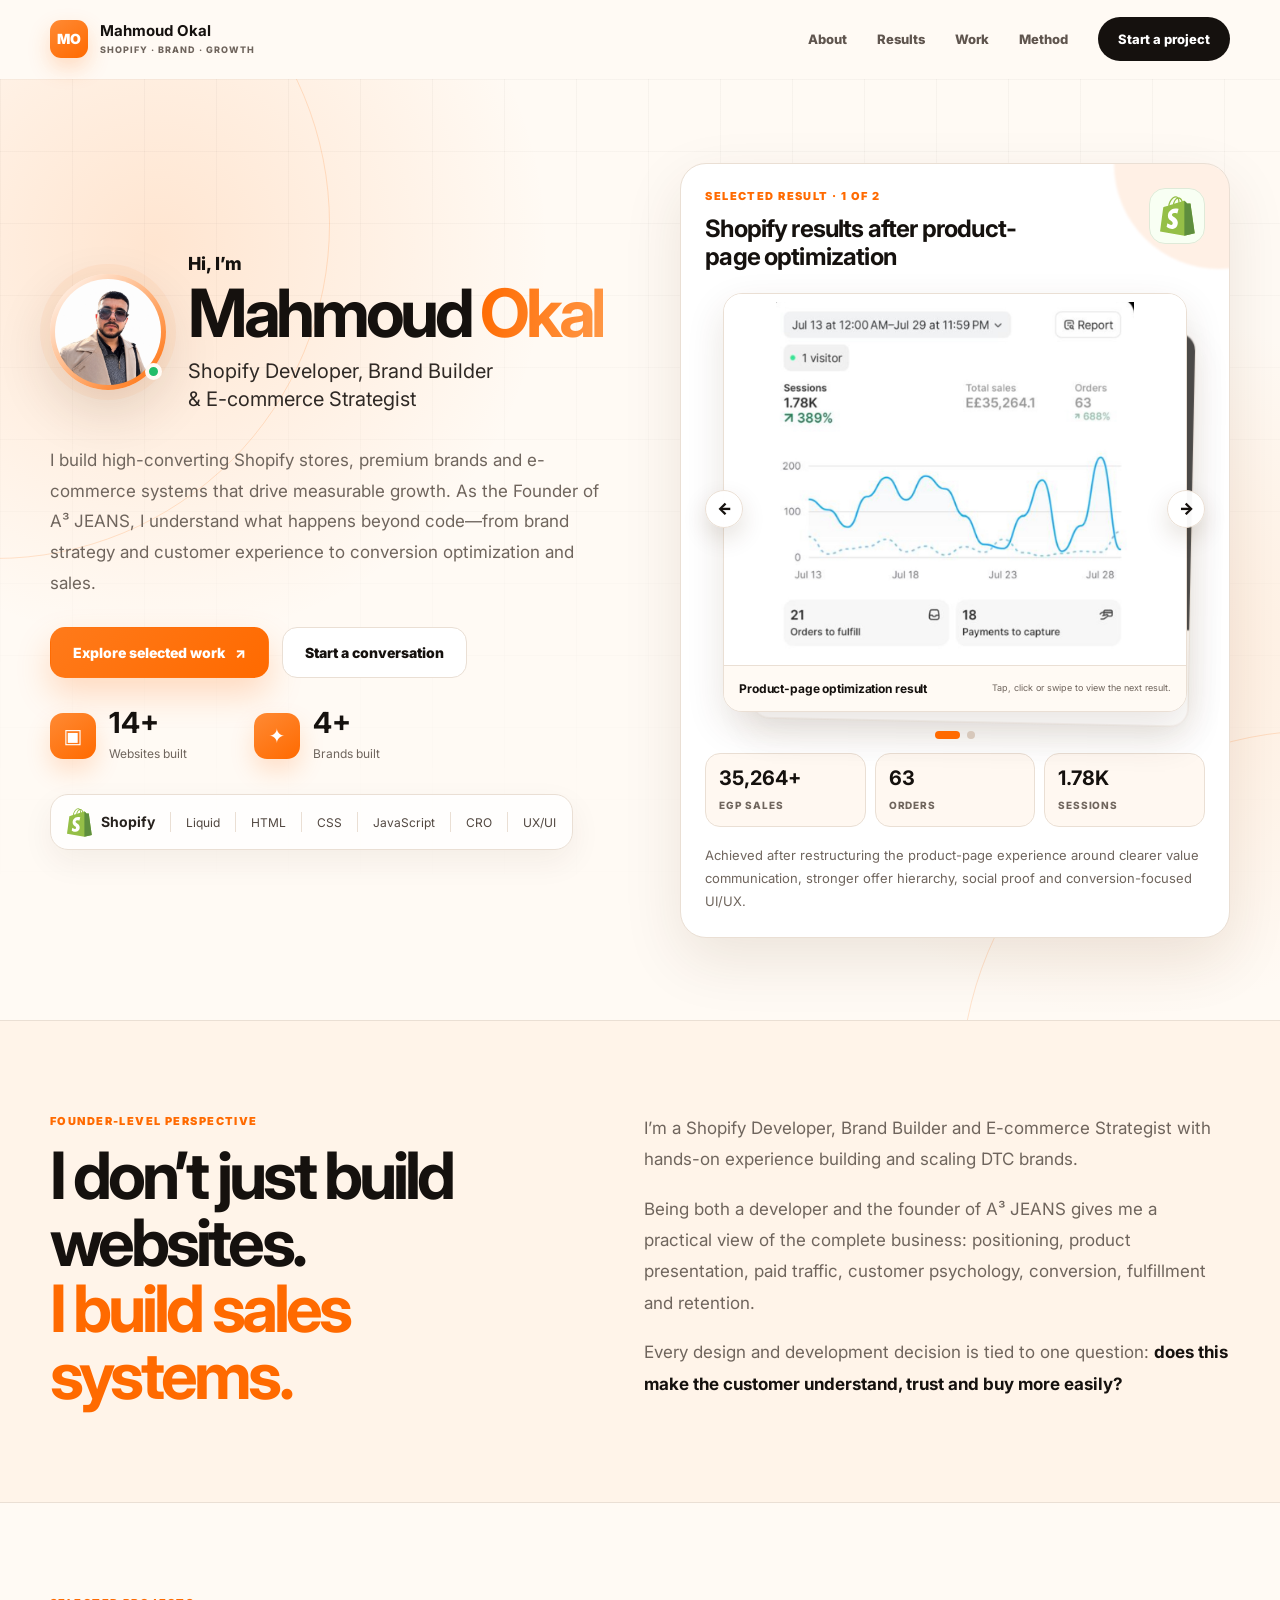
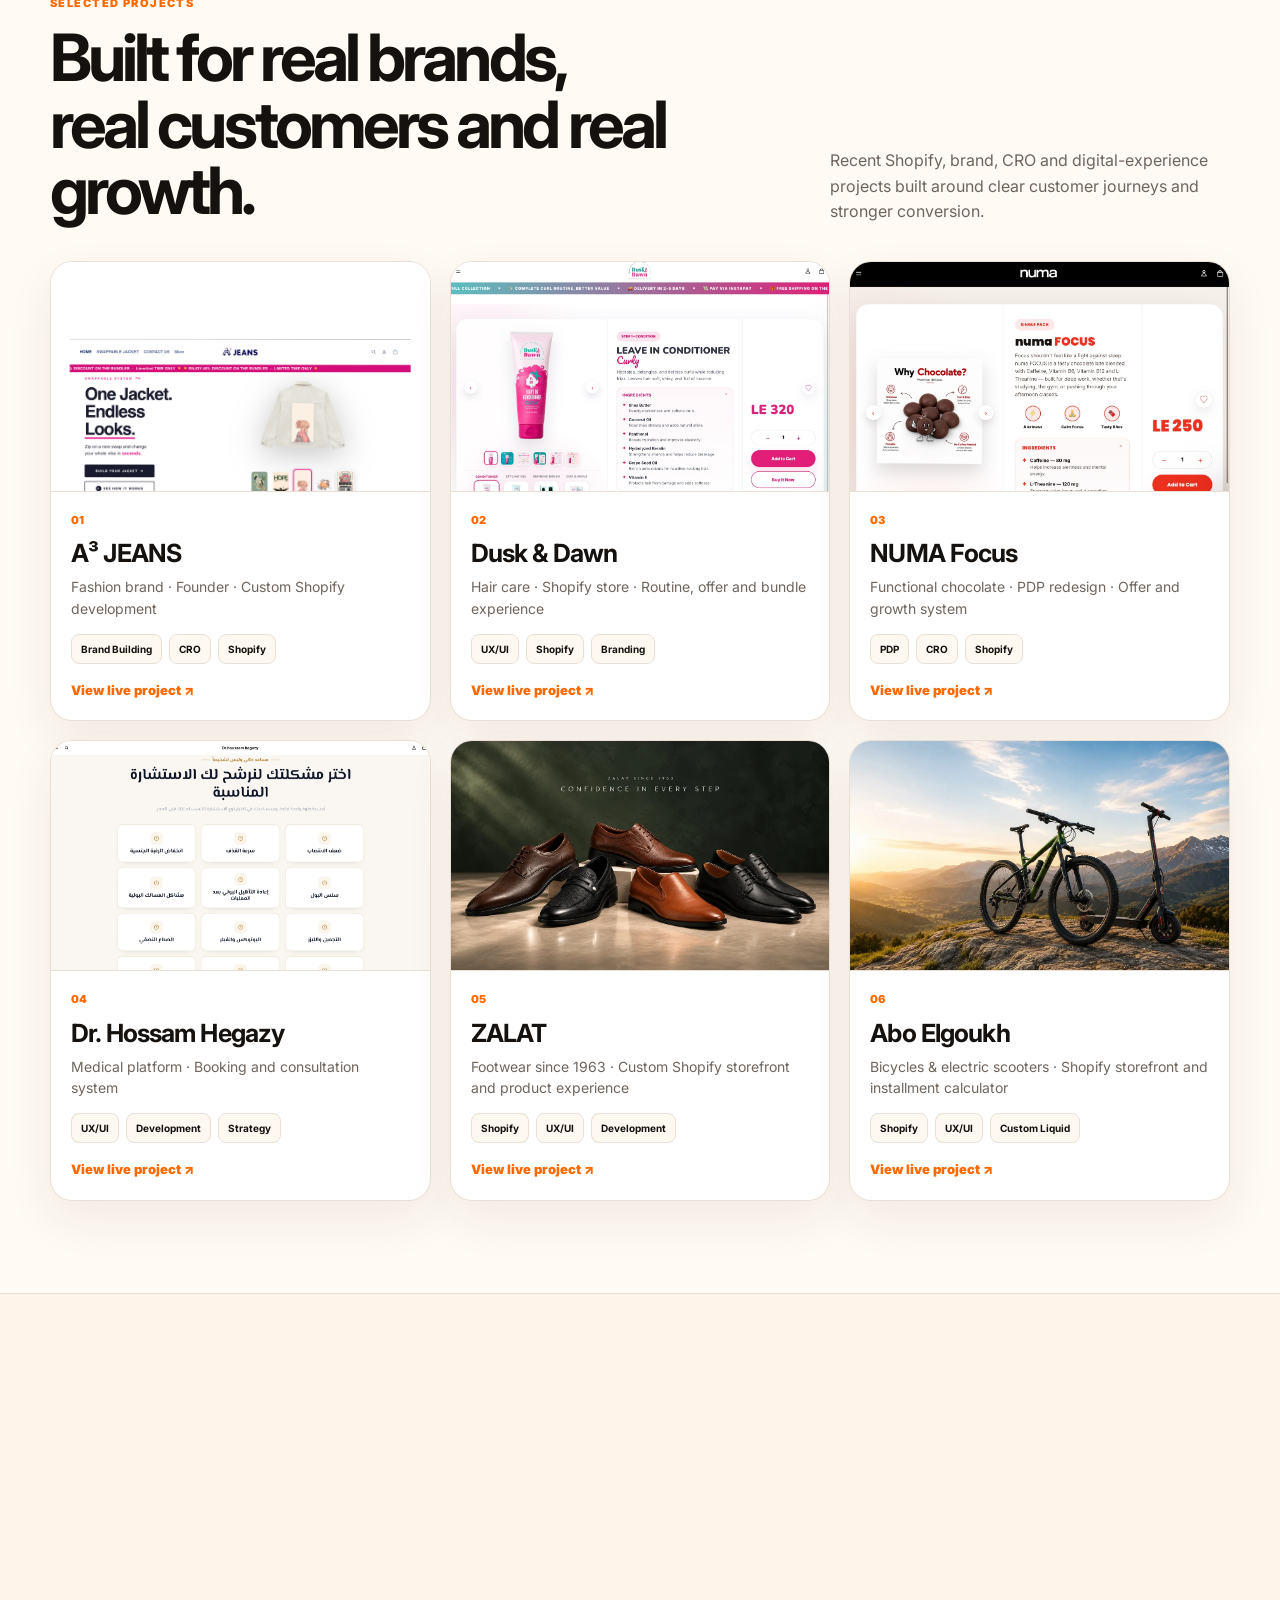
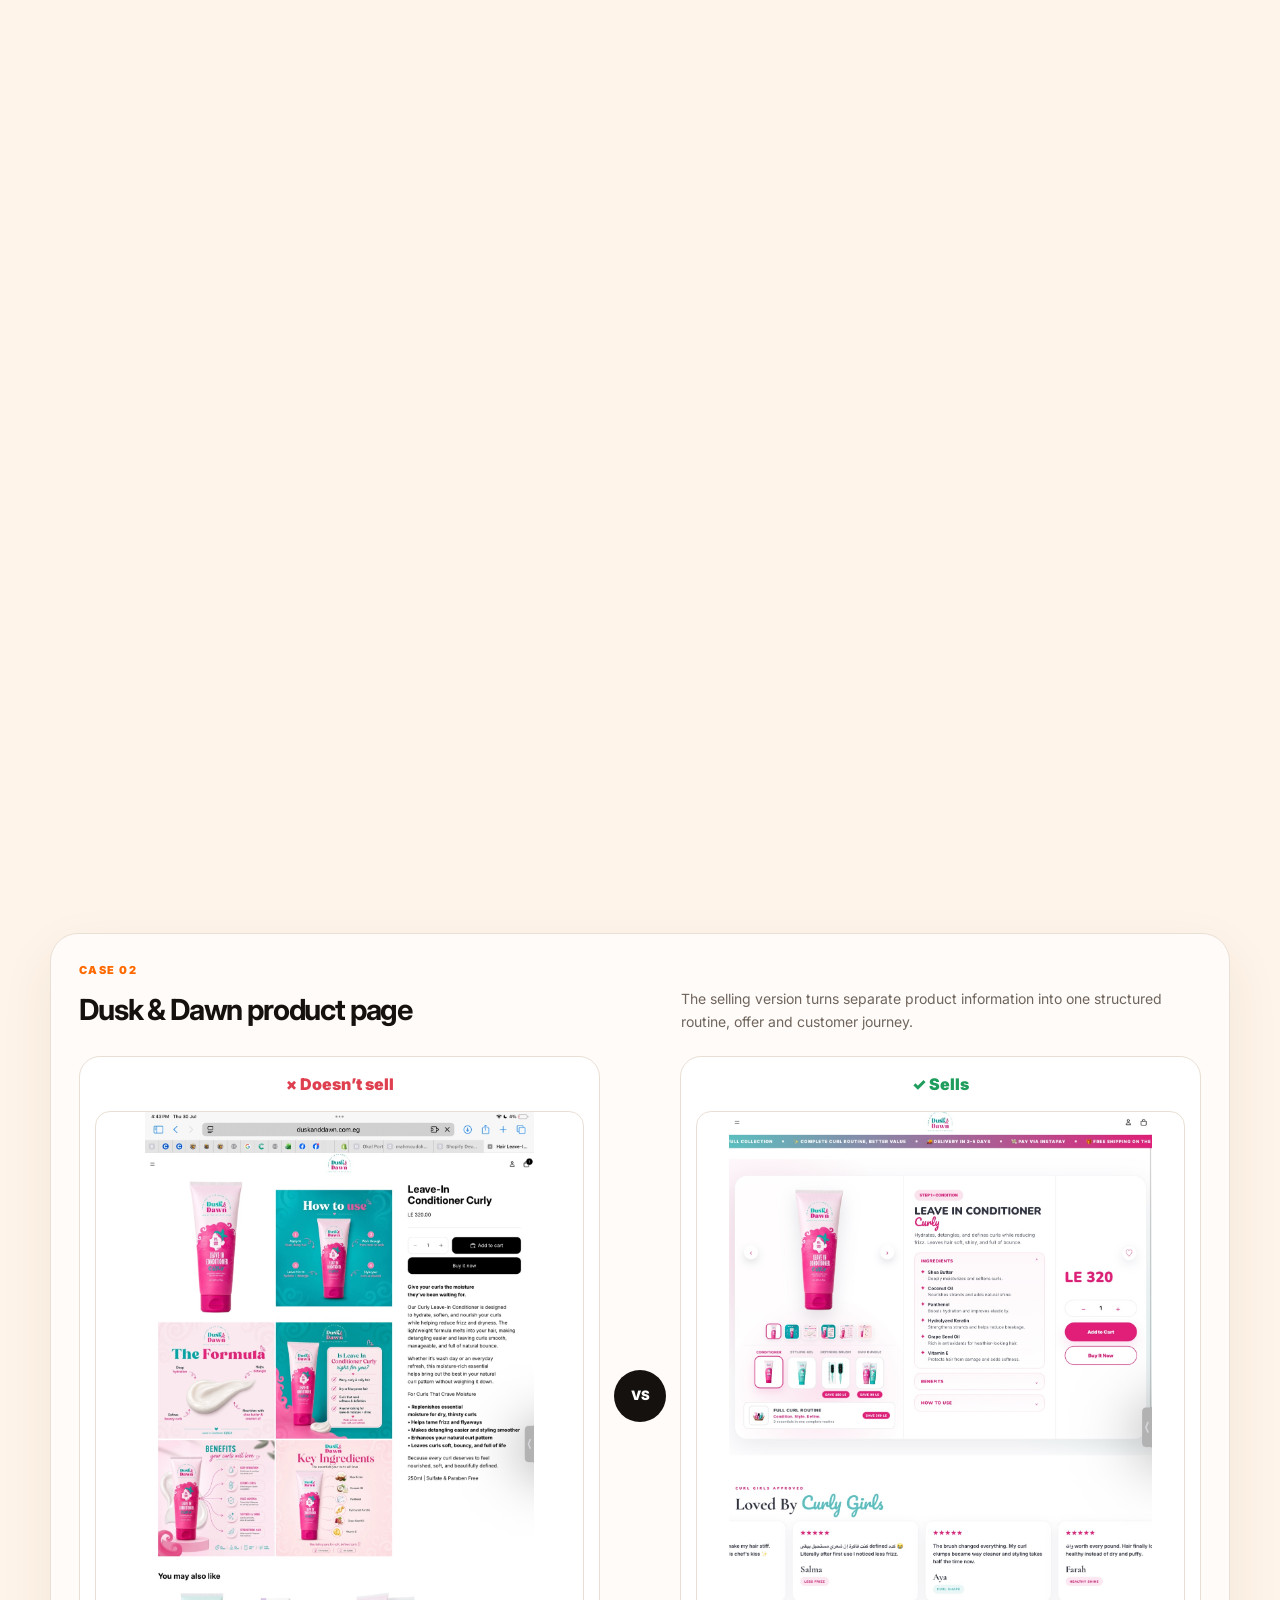
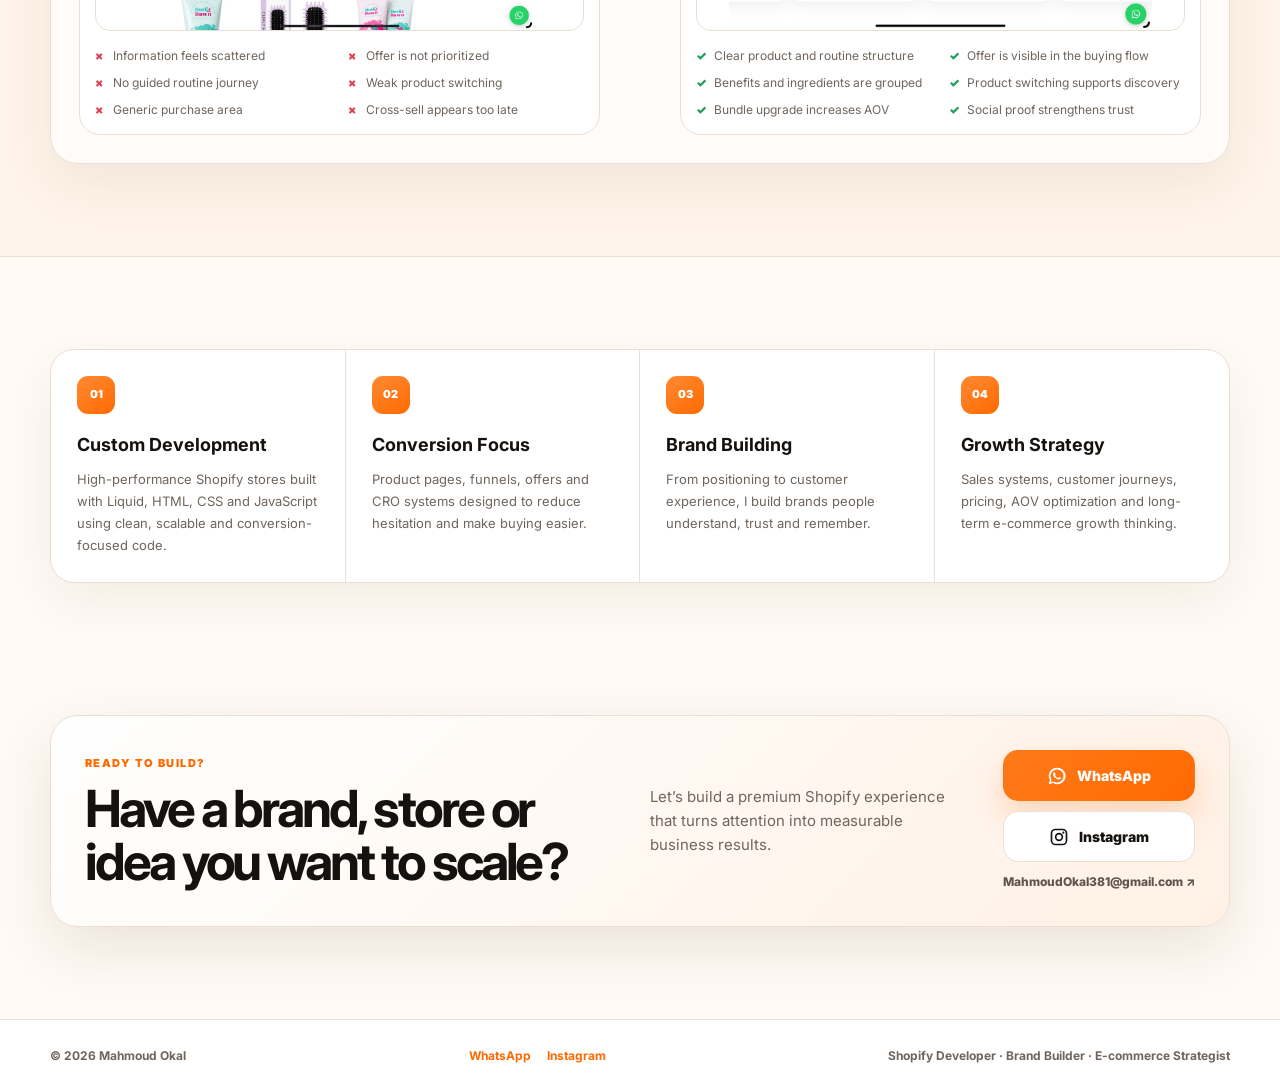
==== commit 5f6aa096: "Add files via upload" ====
--- a/index.html
+++ b/index.html
@@ -10,7 +10,297 @@
   <link rel="preconnect" href="https://fonts.googleapis.com" />
   <link rel="preconnect" href="https://fonts.gstatic.com" crossorigin />
   <link href="https://fonts.googleapis.com/css2?family=Inter:wght@400;500;600;700;800;900&display=swap" rel="stylesheet" />
-  <link rel="stylesheet" href="style.css" />
+  <style>
+:root{
+  --orange:#ff6a00;
+  --orange-2:#ff8a34;
+  --orange-soft:#fff0e4;
+  --bg:#fffaf4;
+  --bg-2:#fff4e8;
+  --panel:#ffffff;
+  --text:#15110e;
+  --muted:#6f655d;
+  --line:#eadfd4;
+  --green:#1f9d5d;
+  --red:#de4050;
+  --shadow:0 22px 60px rgba(72,39,14,.10);
+  --radius:26px;
+}
+
+*{box-sizing:border-box;margin:0;padding:0}
+html{scroll-behavior:smooth;scroll-padding-top:84px}
+body{font-family:Inter,system-ui,-apple-system,BlinkMacSystemFont,"Segoe UI",sans-serif;background:var(--bg);color:var(--text);line-height:1.6;overflow-x:hidden}
+img{display:block;max-width:100%}
+a{color:inherit;text-decoration:none}
+button{font:inherit}
+.shell{width:min(1180px,calc(100% - 40px));margin-inline:auto}
+.section{padding:92px 0}
+
+.site-header{position:sticky;top:0;z-index:50;background:rgba(255,250,244,.88);backdrop-filter:blur(18px);border-bottom:1px solid transparent;transition:.2s ease}
+.site-header.scrolled{background:rgba(255,250,244,.97);border-color:var(--line)}
+.nav-wrap{height:78px;display:flex;align-items:center;justify-content:space-between;gap:22px}
+.brand{display:flex;align-items:center;gap:12px;min-width:max-content}
+.brand-mark{width:38px;height:38px;border-radius:11px;display:grid;place-items:center;background:linear-gradient(145deg,var(--orange-2),var(--orange));color:#fff;font-weight:900;font-size:14px;box-shadow:0 10px 22px rgba(255,106,0,.22)}
+.brand-copy{display:flex;flex-direction:column;line-height:1.1}
+.brand-copy strong{font-size:15px}
+.brand-copy small{margin-top:5px;color:var(--muted);font-size:9px;font-weight:800;text-transform:uppercase;letter-spacing:.11em}
+.nav-links{display:flex;align-items:center;gap:30px;color:#5f554e;font-size:13px;font-weight:800}
+.nav-links a{transition:.2s ease}
+.nav-links a:hover{color:var(--orange)}
+.nav-cta{padding:12px 20px;border-radius:999px;background:var(--text);color:#fff!important}
+.menu-toggle{display:none;width:44px;height:44px;border:0;background:transparent;align-items:center;justify-content:center;flex-direction:column;gap:8px;cursor:pointer}
+.menu-toggle span{width:27px;height:2px;background:var(--text);transition:.2s ease}
+
+.hero{position:relative;overflow:hidden;padding:84px 0 82px;background:radial-gradient(circle at 12% 18%,rgba(255,134,46,.18),transparent 29%),radial-gradient(circle at 88% 62%,rgba(255,194,145,.25),transparent 28%)}
+.hero:before{content:"";position:absolute;inset:0;background-image:linear-gradient(rgba(21,17,14,.032) 1px,transparent 1px),linear-gradient(90deg,rgba(21,17,14,.032) 1px,transparent 1px);background-size:72px 72px;mask-image:linear-gradient(to bottom,#000,transparent 90%);pointer-events:none}
+.hero-orb{position:absolute;border:1px solid rgba(255,106,0,.17);border-radius:50%;pointer-events:none}
+.hero-orb-one{width:670px;height:670px;left:-340px;top:-190px}
+.hero-orb-two{width:720px;height:720px;right:-400px;bottom:-430px}
+.hero-grid > *{min-width:0}
+.identity-copy{min-width:0}
+.hero-grid{position:relative;display:grid;grid-template-columns:minmax(0,1.02fr) minmax(430px,.98fr);gap:58px;align-items:center}
+.identity-row{display:flex;align-items:center;gap:22px}
+.portrait-ring{position:relative;width:116px;height:116px;flex:0 0 116px;padding:5px;border-radius:50%;background:linear-gradient(135deg,#fff,var(--orange));box-shadow:0 0 0 10px rgba(255,106,0,.055),0 20px 55px rgba(71,39,14,.16)}
+.portrait-ring img{width:100%;height:100%;border-radius:50%;object-fit:cover;object-position:center 22%}
+.availability-dot{position:absolute;width:17px;height:17px;border-radius:50%;background:#22bd69;border:4px solid var(--bg);right:4px;bottom:10px}
+.hello{font-size:18px;font-weight:800}
+.hero h1{font-size:clamp(52px,5.2vw,79px);letter-spacing:-.065em;line-height:.92;margin:4px 0 13px;white-space:normal;overflow-wrap:break-word}
+.hero h1 span{background:linear-gradient(100deg,var(--orange),#ff9847);-webkit-background-clip:text;background-clip:text;color:transparent}
+.role{font-size:20px;line-height:1.4;color:#2f2925}
+.hero-intro{max-width:650px;margin-top:32px;color:var(--muted);font-size:17px;line-height:1.8}
+.hero-actions{display:flex;flex-wrap:wrap;gap:13px;margin-top:29px}
+.btn{min-height:51px;display:inline-flex;align-items:center;justify-content:center;gap:10px;padding:13px 22px;border:1px solid var(--line);border-radius:15px;font-weight:850;font-size:14px;transition:transform .2s ease,box-shadow .2s ease,border-color .2s ease}
+.btn:hover{transform:translateY(-2px)}
+.btn-primary{background:linear-gradient(135deg,#ff7a1a,var(--orange));color:#fff;border-color:transparent;box-shadow:0 16px 34px rgba(255,106,0,.22)}
+.btn-secondary{background:#fff;color:var(--text)}
+.achievement-grid{display:flex;gap:24px;margin-top:30px}
+.achievement-grid article{display:flex;align-items:center;gap:13px;min-width:180px}
+.achievement-icon{width:46px;height:46px;flex:0 0 46px;border-radius:13px;display:grid;place-items:center;background:linear-gradient(145deg,var(--orange-2),var(--orange));color:#fff;font-size:20px;box-shadow:0 12px 24px rgba(255,106,0,.18)}
+.achievement-grid strong{display:block;font-size:29px;line-height:1}
+.achievement-grid small{display:block;margin-top:7px;color:var(--muted);font-size:12px}
+.skill-bar{display:flex;align-items:center;gap:15px;width:fit-content;max-width:100%;margin-top:31px;padding:12px 16px;border:1px solid var(--line);border-radius:18px;background:rgba(255,255,255,.8);box-shadow:0 12px 32px rgba(72,39,14,.06);white-space:nowrap;font-size:12px;color:#514740;overflow-x:auto;scrollbar-width:none}
+.skill-bar::-webkit-scrollbar{display:none}
+.skill-bar i{width:1px;height:20px;background:var(--line);flex:0 0 1px}
+.shopify-lockup{display:flex;align-items:center;gap:9px;min-width:max-content}
+.shopify-lockup img{width:25px;height:30px;object-fit:contain}
+.shopify-lockup strong{font-size:14px;color:#27221e}
+
+.results-card{position:relative;overflow:hidden;padding:24px;border:1px solid var(--line);border-radius:var(--radius);background:#fff;box-shadow:var(--shadow)}
+.results-card:before{content:"";position:absolute;width:210px;height:210px;border-radius:50%;background:rgba(255,106,0,.10);right:-95px;top:-105px;filter:blur(1px)}
+.results-head{position:relative;display:flex;align-items:flex-start;justify-content:space-between;gap:18px}
+.mini-label,.eyebrow,.case-number{display:block;color:var(--orange);font-size:11px;font-weight:900;letter-spacing:.13em;text-transform:uppercase}
+.results-head h2{max-width:360px;margin-top:9px;font-size:24px;line-height:1.18;letter-spacing:-.035em}
+.shopify-result-logo{display:grid;place-items:center;flex:0 0 56px;width:56px;height:56px;border-radius:16px;background:#f8fff3;border:1px solid #dfead8}
+.shopify-result-logo img{width:35px;height:42px;object-fit:contain}
+.results-image-wrap{margin-top:22px;padding:8px;border:1px solid var(--line);border-radius:18px;background:#fff}
+.results-image-wrap img{width:100%;height:auto;border-radius:12px}
+.result-metrics{display:grid;grid-template-columns:repeat(3,1fr);gap:9px;margin-top:14px}
+.result-metrics div{padding:13px;border:1px solid var(--line);border-radius:15px;background:#fff8f1}
+.result-metrics strong{display:block;font-size:20px;line-height:1.15}
+.result-metrics span{display:block;margin-top:7px;color:var(--muted);font-size:10px;font-weight:800;text-transform:uppercase;letter-spacing:.08em}
+.result-note{margin-top:17px;color:var(--muted);font-size:13px;line-height:1.75}
+
+.result-slider{position:relative;margin-top:22px;padding:0 18px 27px;touch-action:pan-y;user-select:none;-webkit-user-select:none}
+.result-stack{position:relative;display:grid;min-height:390px;perspective:1200px}
+.result-slide{grid-area:1/1;position:relative;display:flex;flex-direction:column;overflow:hidden;border:1px solid var(--line);border-radius:19px;background:#fff;box-shadow:0 15px 38px rgba(72,39,14,.12);cursor:pointer;transform-origin:center bottom;transition:transform .38s cubic-bezier(.22,.8,.22,1),opacity .3s ease,filter .3s ease;will-change:transform}
+.result-slide.is-active{z-index:3;transform:translate3d(0,0,0) rotate(0);opacity:1;filter:none;cursor:grab}
+.result-slide.is-active:active{cursor:grabbing}
+.result-slide.is-next{z-index:2;transform:translate3d(15px,16px,-30px) rotate(1.2deg) scale(.965);opacity:.72;filter:saturate(.88)}
+.result-slide-image{display:grid;place-items:center;min-height:315px;padding:8px;background:#fff}
+.result-slide-image img{width:100%;height:100%;max-height:355px;object-fit:contain;border-radius:12px;pointer-events:none}
+.result-slide-image-dark{background:#050505}
+.result-slide-caption{display:flex;align-items:center;justify-content:space-between;gap:16px;padding:13px 15px;border-top:1px solid var(--line);background:#fffaf4}
+.result-slide-caption strong{font-size:12px;letter-spacing:-.01em}
+.result-slide-caption span{color:var(--muted);font-size:9px;text-align:right}
+.result-arrow{position:absolute;z-index:6;top:44%;width:38px;height:38px;display:grid;place-items:center;border:1px solid var(--line);border-radius:50%;background:rgba(255,255,255,.96);color:var(--text);font-weight:900;box-shadow:0 10px 25px rgba(72,39,14,.14);cursor:pointer;transition:transform .2s ease,background .2s ease,color .2s ease}
+.result-arrow:hover{transform:translateY(-2px);background:var(--orange);color:#fff;border-color:var(--orange)}
+.result-arrow-prev{left:0}
+.result-arrow-next{right:0}
+.result-dots{position:absolute;z-index:6;left:50%;bottom:0;display:flex;align-items:center;gap:7px;transform:translateX(-50%)}
+.result-dots button{width:8px;height:8px;padding:0;border:0;border-radius:999px;background:#d7c8bb;cursor:pointer;transition:width .25s ease,background .25s ease}
+.result-dots button.is-active{width:25px;background:var(--orange)}
+.result-slider.is-dragging .result-slide.is-active{transition:none}
+
+.about{background:#fff4e9;border-block:1px solid var(--line)}
+.about-grid{display:grid;grid-template-columns:.95fr 1.05fr;gap:64px;align-items:start}
+.section-title h2,.section-heading h2,.comparison-title h2,.contact-card h2{font-size:clamp(42px,5.1vw,69px);line-height:1.02;letter-spacing:-.06em}
+.section-title h2{margin-top:13px}
+.section-title h2 span,.comparison-title .good{color:var(--orange)}
+.about-copy{display:grid;gap:18px;color:var(--muted);font-size:17px;line-height:1.85}
+.about-copy strong{color:var(--text)}
+
+.section-heading{display:flex;justify-content:space-between;align-items:end;gap:40px;margin-bottom:36px}
+.section-heading h2{margin-top:13px;max-width:760px}
+.section-heading>p{max-width:400px;color:var(--muted);font-size:16px}
+.project-grid{display:grid;grid-template-columns:repeat(3,minmax(0,1fr));gap:19px;align-items:start}
+.project-card{overflow:hidden;border:1px solid var(--line);border-radius:22px;background:#fff;box-shadow:0 18px 46px rgba(72,39,14,.075);transition:transform .2s ease,border-color .2s ease,box-shadow .2s ease}
+.project-card:hover{transform:translateY(-4px);border-color:var(--orange);box-shadow:0 24px 60px rgba(72,39,14,.12)}
+.project-media{display:block;height:230px;overflow:hidden;background:#faf7f3;border-bottom:1px solid var(--line)}
+.project-media img{width:100%;height:100%;object-fit:cover;object-position:center top;transition:transform .45s ease}
+.project-card:hover .project-media img{transform:scale(1.025)}
+.project-body{display:flex;flex-direction:column;align-items:flex-start;padding:20px}
+.project-index{color:var(--orange);font-size:11px;font-weight:900}
+.project-body h3{margin-top:10px;font-size:25px;line-height:1.15;letter-spacing:-.035em}
+.project-body p{margin-top:8px;color:var(--muted);font-size:14px;line-height:1.55}
+.tags{display:flex;flex-wrap:wrap;gap:7px;margin-top:14px}
+.tags span{padding:6px 9px;border:1px solid var(--line);border-radius:8px;background:#fff8f1;font-size:10px;font-weight:700}
+.project-body>a{margin-top:16px;color:var(--orange);font-size:13px;font-weight:900}
+
+.comparison{background:#fff4e9;border-block:1px solid var(--line)}
+.comparison-title{text-align:center;max-width:980px;margin:0 auto 48px}
+.comparison-title h2{margin-top:14px}
+.comparison-title .bad{color:var(--red)}
+.comparison-title>p:last-child{max-width:730px;margin:20px auto 0;color:var(--muted);font-size:16px}
+.case-study{padding:28px;border:1px solid var(--line);border-radius:28px;background:rgba(255,255,255,.68);box-shadow:0 20px 55px rgba(72,39,14,.07)}
+.case-study+.case-study{margin-top:32px}
+.case-heading{display:flex;justify-content:space-between;gap:32px;align-items:end;margin-bottom:23px}
+.case-heading h3{margin-top:7px;font-size:29px;letter-spacing:-.04em}
+.case-heading>p{max-width:520px;color:var(--muted);font-size:14px}
+.comparison-grid{display:grid;grid-template-columns:minmax(0,1fr) 52px minmax(0,1fr);gap:14px;align-items:center}
+.compare-card{padding:15px;border:1px solid var(--line);border-radius:21px;background:#fff}
+.compare-label{text-align:center;font-weight:900;font-size:16px;margin-bottom:13px}
+.compare-before .compare-label{color:var(--red)}
+.compare-after .compare-label{color:var(--green)}
+.comparison-shot{height:520px;overflow:hidden;border:1px solid var(--line);border-radius:15px;background:#fff}
+.comparison-shot img{width:100%;height:100%;object-fit:contain;object-position:center top}
+.compare-card ul{display:grid;grid-template-columns:1fr 1fr;gap:8px 16px;list-style:none;margin-top:15px;color:var(--muted);font-size:12px}
+.compare-card li{position:relative;padding-left:18px}
+.compare-before li:before,.compare-after li:before{position:absolute;left:0;top:0;font-weight:900}
+.compare-before li:before{content:"×";color:var(--red)}
+.compare-after li:before{content:"✓";color:var(--green)}
+.versus{width:52px;height:52px;display:grid;place-items:center;border-radius:50%;background:var(--text);color:#fff;font-size:13px;font-weight:900;z-index:2}
+
+.service-grid{display:grid;grid-template-columns:repeat(4,1fr);border:1px solid var(--line);border-radius:24px;overflow:hidden;background:#fff;box-shadow:0 18px 50px rgba(72,39,14,.06)}
+.service-grid article{padding:26px;border-right:1px solid var(--line)}
+.service-grid article:last-child{border-right:0}
+.service-grid span{width:38px;height:38px;display:grid;place-items:center;border-radius:11px;background:linear-gradient(145deg,var(--orange-2),var(--orange));color:#fff;font-size:11px;font-weight:900}
+.service-grid h3{margin-top:17px;font-size:18px}
+.service-grid p{margin-top:8px;color:var(--muted);font-size:13px;line-height:1.7}
+
+.contact{padding-top:40px}
+.contact-card{display:grid;grid-template-columns:1.25fr .75fr auto;align-items:center;gap:34px;padding:34px;border:1px solid var(--line);border-radius:28px;background:linear-gradient(135deg,#fff,#fff1e5);box-shadow:var(--shadow)}
+.contact-card h2{margin-top:10px;font-size:clamp(34px,4vw,54px)}
+.contact-card>p{color:var(--muted);font-size:15px}
+.contact-actions{display:flex;flex-direction:column;align-items:stretch;gap:10px;min-width:220px}
+.social-btn svg{width:20px;height:20px;fill:currentColor}
+.text-link{overflow-wrap:anywhere;min-width:0;color:#5f554e;font-size:12px;font-weight:800;text-align:center}
+
+footer{padding:26px 0;border-top:1px solid var(--line);background:#fff}
+.footer-inner{display:flex;justify-content:space-between;align-items:center;gap:20px;color:var(--muted);font-size:12px;font-weight:700}
+.footer-links{display:flex;gap:16px;color:var(--orange)}
+
+.reveal{opacity:0;transform:translateY(18px);transition:opacity .6s ease,transform .6s ease}
+.reveal.show{opacity:1;transform:none}
+
+@media(max-width:1050px){
+  .hero-grid{grid-template-columns:minmax(0,1fr);gap:44px}
+  .hero-copy{max-width:780px}
+  .results-card{max-width:760px}
+  .project-grid{grid-template-columns:repeat(2,minmax(0,1fr))}
+  .contact-card{grid-template-columns:1fr 1fr}.contact-actions{grid-column:1/-1;flex-direction:row;align-items:center}.contact-actions .text-link{margin-left:auto}
+}
+
+@media(max-width:820px){
+  .nav-links{position:absolute;left:16px;right:16px;top:72px;display:none;flex-direction:column;align-items:stretch;gap:0;padding:10px;border:1px solid var(--line);border-radius:18px;background:#fffaf4;box-shadow:var(--shadow)}
+  .nav-links.open{display:flex}
+  .nav-links a{padding:14px 12px}
+  .nav-cta{text-align:center;margin-top:5px}
+  .menu-toggle{display:flex}
+  .about-grid{grid-template-columns:1fr;gap:34px}
+  .section-heading{display:block}.section-heading>p{margin-top:18px}
+  .comparison-grid{grid-template-columns:1fr}
+  .versus{margin:-2px auto}
+  .case-heading{display:block}.case-heading>p{margin-top:12px}
+  .service-grid{grid-template-columns:repeat(2,1fr)}
+  .service-grid article:nth-child(2){border-right:0}.service-grid article:nth-child(-n+2){border-bottom:1px solid var(--line)}
+}
+
+@media(max-width:620px){
+  html{scroll-padding-top:72px}
+  .shell{width:calc(100% - 28px)}
+  .section{padding:66px 0}
+  .nav-wrap{height:72px}
+  .brand-copy small{display:none}
+  .hero{padding:44px 0 62px}
+  .identity-row{display:grid;grid-template-columns:78px minmax(0,1fr);gap:15px;align-items:center}
+  .portrait-ring{width:78px;height:78px;flex-basis:auto;padding:4px}
+  .availability-dot{width:14px;height:14px;border-width:3px;right:1px;bottom:5px}
+  .hello{font-size:13px}
+  .hero h1{font-size:clamp(35px,10vw,45px);line-height:.98;white-space:normal;overflow-wrap:anywhere;margin:3px 0 9px}
+  .role{font-size:14px;line-height:1.45}
+  .hero-intro{margin-top:23px;font-size:15px;line-height:1.75}
+  .hero-actions{display:grid;grid-template-columns:1fr}
+  .hero-actions .btn{width:100%}
+  .achievement-grid{display:grid;grid-template-columns:repeat(2,minmax(0,1fr));gap:10px;margin-top:24px}
+  .achievement-grid article{min-width:0;padding:13px;border:1px solid var(--line);border-radius:16px;background:#fff}
+  .achievement-icon{width:38px;height:38px;flex-basis:38px}
+  .achievement-grid strong{font-size:23px}
+  .achievement-grid small{font-size:10px}
+  .skill-bar{max-width:100%;margin-top:18px;border-radius:14px;padding:11px 13px;-webkit-overflow-scrolling:touch}
+  .results-card{padding:15px;border-radius:20px}
+  .results-head h2{font-size:18px}
+  .shopify-result-logo{width:46px;height:46px;flex-basis:46px}.shopify-result-logo img{width:29px;height:35px}
+  .results-image-wrap{padding:5px;border-radius:14px}.results-image-wrap img{border-radius:10px}
+  .result-metrics{grid-template-columns:1fr 1fr;gap:7px}.result-metrics div:last-child{grid-column:1/-1}
+  .result-metrics strong{font-size:18px}.result-note{font-size:12px}
+  .result-slider{margin-top:17px;padding:0 12px 25px}
+  .result-stack{min-height:342px}
+  .result-slide{border-radius:15px}
+  .result-slide.is-next{transform:translate3d(9px,11px,-24px) rotate(.8deg) scale(.975)}
+  .result-slide-image{min-height:266px;padding:5px}
+  .result-slide-image img{max-height:300px;border-radius:9px}
+  .result-slide-caption{display:block;padding:10px 11px}
+  .result-slide-caption strong{display:block;font-size:11px}
+  .result-slide-caption span{display:block;margin-top:3px;font-size:8px;text-align:left}
+  .result-arrow{top:42%;width:33px;height:33px;font-size:12px}
+  .section-title h2,.section-heading h2,.comparison-title h2,.contact-card h2{font-size:36px;line-height:1.06}
+  .about-copy{font-size:15px}
+  .project-grid{grid-template-columns:minmax(0,1fr);gap:18px}
+  .project-grid::-webkit-scrollbar{display:none}
+  .project-card{scroll-snap-align:start}
+  .project-media{height:235px}
+  .project-body{padding:17px}.project-body h3{font-size:23px}
+  .comparison-title{margin-bottom:34px}
+  .case-study{padding:14px;border-radius:21px}
+  .case-study+.case-study{margin-top:22px}
+  .case-heading{margin-bottom:17px}.case-heading h3{font-size:23px}
+  .compare-card{padding:10px}
+  .comparison-shot{height:420px}
+  .compare-card ul{grid-template-columns:1fr;font-size:12px}
+  .service-grid{grid-template-columns:1fr}.service-grid article{border-right:0!important;border-bottom:1px solid var(--line)!important}.service-grid article:last-child{border-bottom:0!important}
+  .contact{padding-top:28px}.contact-card{grid-template-columns:minmax(0,1fr);padding:24px;gap:20px}.contact-actions{min-width:0;grid-column:auto;display:grid;grid-template-columns:1fr}.contact-actions .text-link{margin:4px 0 0}
+  .footer-inner{display:block;text-align:center}.footer-links{justify-content:center;margin:8px 0}
+}
+
+@media(max-width:390px){
+  .shell{width:calc(100% - 22px)}
+  .identity-row{grid-template-columns:68px minmax(0,1fr);gap:11px}
+  .portrait-ring{width:68px;height:68px}
+  .hero h1{font-size:32px}
+  .role{font-size:12.5px}
+  .achievement-grid{grid-template-columns:1fr}
+  .result-metrics{grid-template-columns:1fr}.result-metrics div:last-child{grid-column:auto}
+  .result-stack{min-height:315px}
+  .result-slide-image{min-height:240px}
+  .comparison-shot{height:365px}
+}
+
+@media(prefers-reduced-motion:reduce){html{scroll-behavior:auto}.reveal{opacity:1;transform:none;transition:none}.project-card,.btn,.project-media img{transition:none}}
+
+/* Keep grid and flex content within the available viewport width. */
+.hero-copy,.identity-row,.results-head>div,.result-stack,.result-slide,.result-slide-image,.result-slide-caption,.result-metrics>div,.about-grid>*,.section-heading>*,.case-heading>*,.contact-card>*{min-width:0}
+.result-stack{grid-template-columns:minmax(0,1fr)}
+@media(max-width:620px){
+  .hero-copy,.results-card{width:100%;max-width:100%}
+  .hero-intro,.role,.project-body p,.about-copy p,.contact-card p{overflow-wrap:break-word}
+  .skill-bar{width:100%;max-width:100%;flex-wrap:wrap;gap:10px 12px;white-space:normal;overflow:visible}
+  .skill-bar i{display:none}
+  .skill-bar>span,.shopify-lockup{flex-shrink:0}
+  .hero-actions,.contact-actions{min-width:0;grid-template-columns:minmax(0,1fr)}
+  .btn{max-width:100%;white-space:normal;text-align:center}
+}
+
+</style>
 </head>
 <body>
   <header class="site-header">
@@ -219,7 +509,7 @@
 
           <article class="project-card reveal">
             <a href="https://zalateg.myshopify.com" target="_blank" rel="noopener" class="project-media">
-              <img src="zalat.webp" alt="ZALAT Shopify website" loading="lazy" />
+              <img src="[data-uri]" alt="ZALAT Shopify website" loading="lazy" />
             </a>
             <div class="project-body">
               <span class="project-index">05</span>
@@ -232,7 +522,7 @@
 
           <article class="project-card reveal">
             <a href="https://aboelgoukh.com.eg/" target="_blank" rel="noopener" class="project-media">
-              <img src="abo-elgoukh.webp" alt="Abo Elgoukh Shopify website" loading="lazy" />
+              <img src="[data-uri]